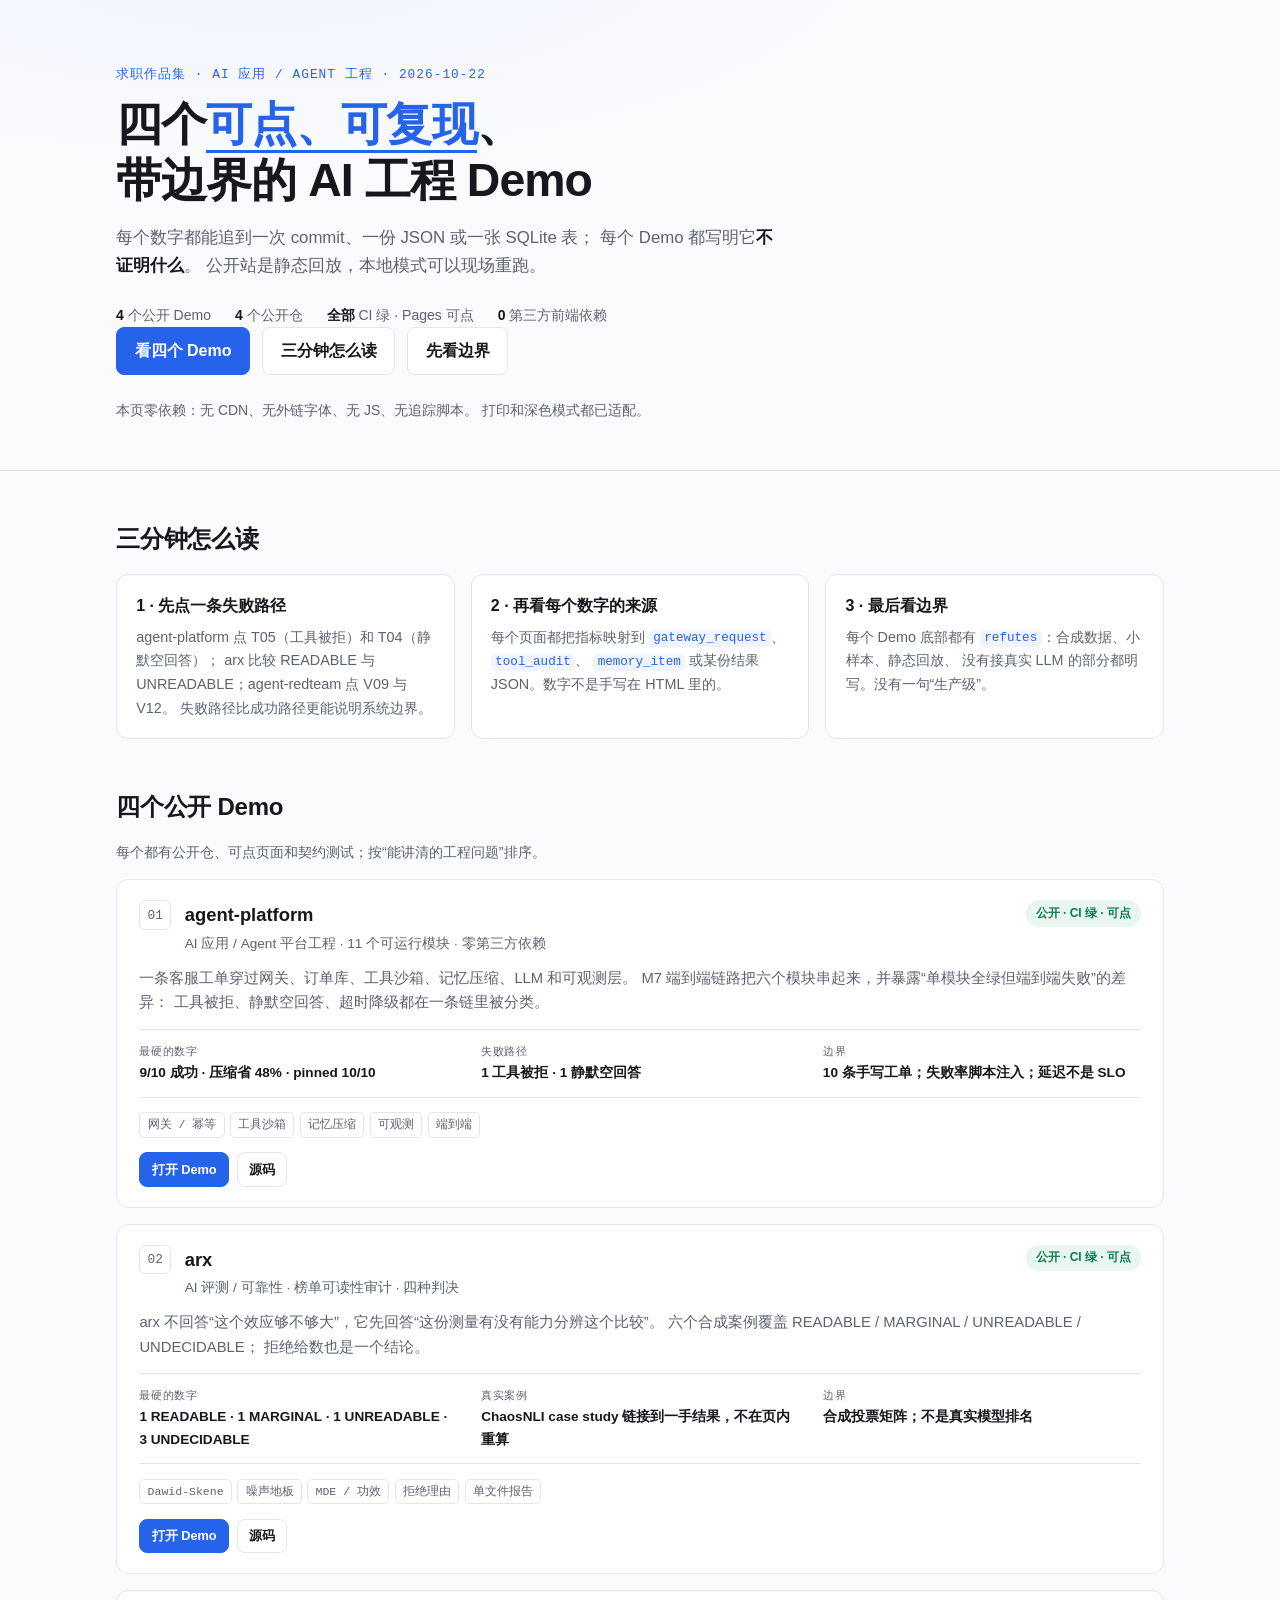
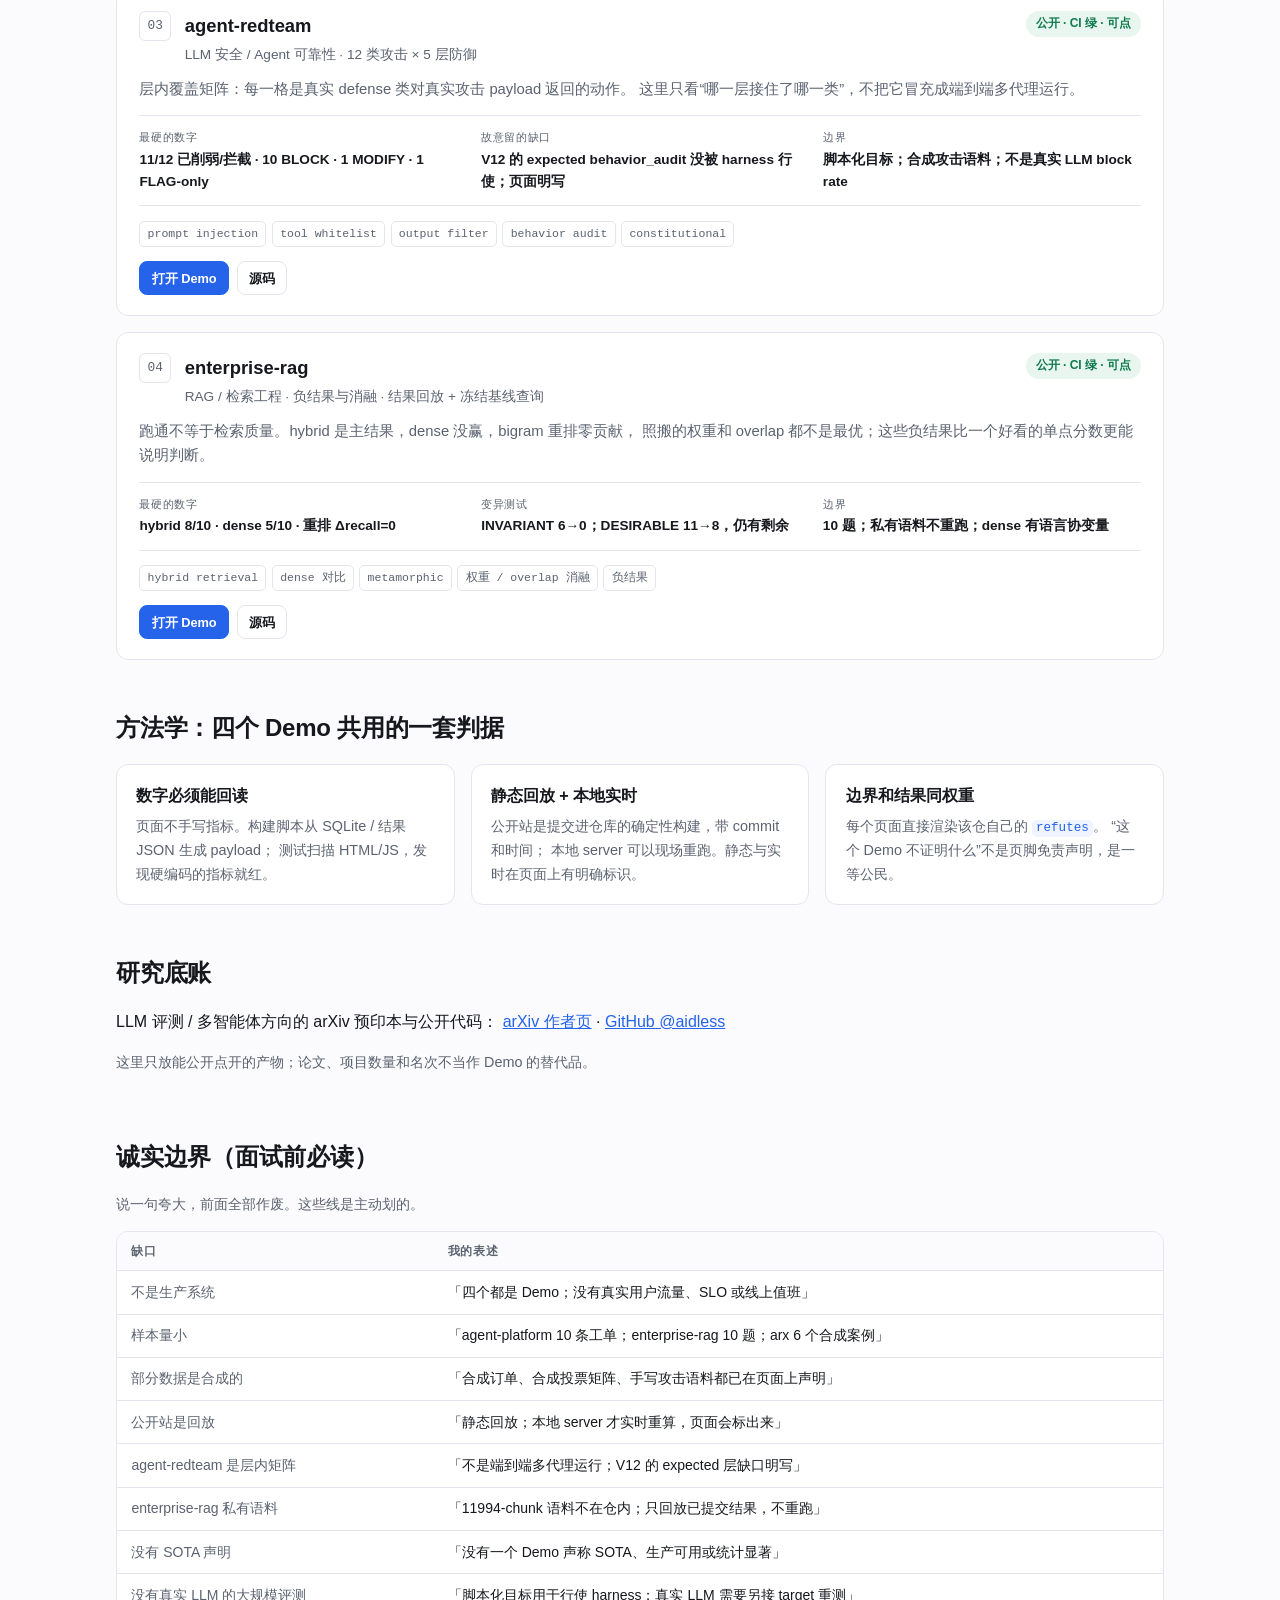
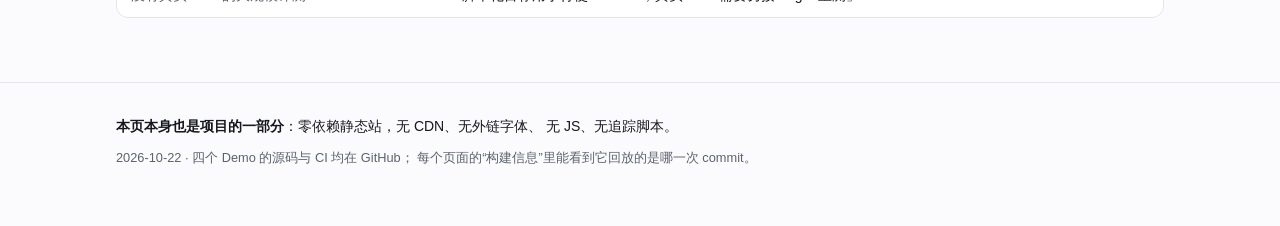
==== site/index.html @ ba46758a "feat: publish four-demo portfolio A zero-dependency static index linking the four public flagship de" ====
<!DOCTYPE html>
<html lang="zh-CN">
<head>
<meta charset="UTF-8">
<meta name="viewport" content="width=device-width, initial-scale=1.0">
<title>AI 应用 / Agent 工程 · 四个可点、可复现的 Demo</title>
<meta name="description" content="四个公开 Demo：Agent 平台、榜单审计、红队覆盖矩阵、RAG 检索证据回放。每个数字都能追到 commit、JSON 或 SQLite 字段。">
<link rel="stylesheet" href="style.css">
</head>
<body>
<a class="skip" href="#projects">跳到项目</a>

<header class="hero">
  <div class="wrap">
    <p class="kicker">求职作品集 · AI 应用 / Agent 工程 · 2026-10-22</p>
    <h1>四个<em>可点、可复现</em>、<br>带边界的 AI 工程 Demo</h1>
    <p class="lede">
      每个数字都能追到一次 commit、一份 JSON 或一张 SQLite 表；
      每个 Demo 都写明它<strong>不证明什么</strong>。
      公开站是静态回放，本地模式可以现场重跑。
    </p>
    <ul class="hero-stats">
      <li><strong>4</strong> 个公开 Demo</li>
      <li><strong>4</strong> 个公开仓</li>
      <li><strong>全部</strong> CI 绿 · Pages 可点</li>
      <li><strong>0</strong> 第三方前端依赖</li>
    </ul>
    <div class="cta">
      <a class="btn primary" href="#projects">看四个 Demo</a>
      <a class="btn" href="#how">三分钟怎么读</a>
      <a class="btn" href="#boundaries">先看边界</a>
    </div>
    <p class="hint">
      本页零依赖：无 CDN、无外链字体、无 JS、无追踪脚本。
      打印和深色模式都已适配。
    </p>
  </div>
</header>

<main class="wrap">

  <section id="how" class="section">
    <h2>三分钟怎么读</h2>
    <div class="grid three">
      <article class="card">
        <h3>1 · 先点一条失败路径</h3>
        <p>agent-platform 点 T05（工具被拒）和 T04（静默空回答）；
        arx 比较 READABLE 与 UNREADABLE；agent-redteam 点 V09 与 V12。
        失败路径比成功路径更能说明系统边界。</p>
      </article>
      <article class="card">
        <h3>2 · 再看每个数字的来源</h3>
        <p>每个页面都把指标映射到 <code>gateway_request</code>、<code>tool_audit</code>、
        <code>memory_item</code> 或某份结果 JSON。数字不是手写在 HTML 里的。</p>
      </article>
      <article class="card">
        <h3>3 · 最后看边界</h3>
        <p>每个 Demo 底部都有 <code>refutes</code>：合成数据、小样本、静态回放、
        没有接真实 LLM 的部分都明写。没有一句“生产级”。</p>
      </article>
    </div>
  </section>

  <section id="projects" class="section">
    <div class="section-head">
      <h2>四个公开 Demo</h2>
      <p class="muted">每个都有公开仓、可点页面和契约测试；按“能讲清的工程问题”排序。</p>
    </div>

    <div class="projects">

      <article class="project" id="agent-platform">
        <div class="project-top">
          <span class="rank">01</span>
          <div>
            <h3>agent-platform</h3>
            <p class="sub">AI 应用 / Agent 平台工程 · 11 个可运行模块 · 零第三方依赖</p>
          </div>
          <span class="badge ok">公开 · CI 绿 · 可点</span>
        </div>
        <p>
          一条客服工单穿过网关、订单库、工具沙箱、记忆压缩、LLM 和可观测层。
          M7 端到端链路把六个模块串起来，并暴露“单模块全绿但端到端失败”的差异：
          工具被拒、静默空回答、超时降级都在一条链里被分类。
        </p>
        <dl class="facts">
          <div><dt>最硬的数字</dt><dd>9/10 成功 · 压缩省 48% · pinned 10/10</dd></div>
          <div><dt>失败路径</dt><dd>1 工具被拒 · 1 静默空回答</dd></div>
          <div><dt>边界</dt><dd>10 条手写工单；失败率脚本注入；延迟不是 SLO</dd></div>
        </dl>
        <p class="tags">
          <span>网关 / 幂等</span><span>工具沙箱</span><span>记忆压缩</span>
          <span>可观测</span><span>端到端</span>
        </p>
        <div class="project-links">
          <a class="btn primary" href="https://aidless.github.io/agent-platform/" target="_blank" rel="noreferrer">打开 Demo</a>
          <a class="btn" href="https://github.com/aidless/agent-platform" target="_blank" rel="noreferrer">源码</a>
        </div>
      </article>

      <article class="project" id="arx">
        <div class="project-top">
          <span class="rank">02</span>
          <div>
            <h3>arx</h3>
            <p class="sub">AI 评测 / 可靠性 · 榜单可读性审计 · 四种判决</p>
          </div>
          <span class="badge ok">公开 · CI 绿 · 可点</span>
        </div>
        <p>
          arx 不回答“这个效应够不够大”，它先回答“这份测量有没有能力分辨这个比较”。
          六个合成案例覆盖 READABLE / MARGINAL / UNREADABLE / UNDECIDABLE；
          拒绝给数也是一个结论。
        </p>
        <dl class="facts">
          <div><dt>最硬的数字</dt><dd>1 READABLE · 1 MARGINAL · 1 UNREADABLE · 3 UNDECIDABLE</dd></div>
          <div><dt>真实案例</dt><dd>ChaosNLI case study 链接到一手结果，不在页内重算</dd></div>
          <div><dt>边界</dt><dd>合成投票矩阵；不是真实模型排名</dd></div>
        </dl>
        <p class="tags">
          <span>Dawid-Skene</span><span>噪声地板</span><span>MDE / 功效</span>
          <span>拒绝理由</span><span>单文件报告</span>
        </p>
        <div class="project-links">
          <a class="btn primary" href="https://aidless.github.io/arx/" target="_blank" rel="noreferrer">打开 Demo</a>
          <a class="btn" href="https://github.com/aidless/arx" target="_blank" rel="noreferrer">源码</a>
        </div>
      </article>

      <article class="project" id="agent-redteam">
        <div class="project-top">
          <span class="rank">03</span>
          <div>
            <h3>agent-redteam</h3>
            <p class="sub">LLM 安全 / Agent 可靠性 · 12 类攻击 × 5 层防御</p>
          </div>
          <span class="badge ok">公开 · CI 绿 · 可点</span>
        </div>
        <p>
          层内覆盖矩阵：每一格是真实 defense 类对真实攻击 payload 返回的动作。
          这里只看“哪一层接住了哪一类”，不把它冒充成端到端多代理运行。
        </p>
        <dl class="facts">
          <div><dt>最硬的数字</dt><dd>11/12 已削弱/拦截 · 10 BLOCK · 1 MODIFY · 1 FLAG-only</dd></div>
          <div><dt>故意留的缺口</dt><dd>V12 的 expected behavior_audit 没被 harness 行使；页面明写</dd></div>
          <div><dt>边界</dt><dd>脚本化目标；合成攻击语料；不是真实 LLM block rate</dd></div>
        </dl>
        <p class="tags">
          <span>prompt injection</span><span>tool whitelist</span><span>output filter</span>
          <span>behavior audit</span><span>constitutional</span>
        </p>
        <div class="project-links">
          <a class="btn primary" href="https://aidless.github.io/agent-redteam/" target="_blank" rel="noreferrer">打开 Demo</a>
          <a class="btn" href="https://github.com/aidless/agent-redteam" target="_blank" rel="noreferrer">源码</a>
        </div>
      </article>

      <article class="project" id="enterprise-rag">
        <div class="project-top">
          <span class="rank">04</span>
          <div>
            <h3>enterprise-rag</h3>
            <p class="sub">RAG / 检索工程 · 负结果与消融 · 结果回放 + 冻结基线查询</p>
          </div>
          <span class="badge ok">公开 · CI 绿 · 可点</span>
        </div>
        <p>
          跑通不等于检索质量。hybrid 是主结果，dense 没赢，bigram 重排零贡献，
          照搬的权重和 overlap 都不是最优；这些负结果比一个好看的单点分数更能说明判断。
        </p>
        <dl class="facts">
          <div><dt>最硬的数字</dt><dd>hybrid 8/10 · dense 5/10 · 重排 Δrecall=0</dd></div>
          <div><dt>变异测试</dt><dd>INVARIANT 6→0；DESIRABLE 11→8，仍有剩余</dd></div>
          <div><dt>边界</dt><dd>10 题；私有语料不重跑；dense 有语言协变量</dd></div>
        </dl>
        <p class="tags">
          <span>hybrid retrieval</span><span>dense 对比</span><span>metamorphic</span>
          <span>权重 / overlap 消融</span><span>负结果</span>
        </p>
        <div class="project-links">
          <a class="btn primary" href="https://aidless.github.io/enterprise-rag/" target="_blank" rel="noreferrer">打开 Demo</a>
          <a class="btn" href="https://github.com/aidless/enterprise-rag" target="_blank" rel="noreferrer">源码</a>
        </div>
      </article>

    </div>
  </section>

  <section id="method" class="section">
    <h2>方法学：四个 Demo 共用的一套判据</h2>
    <div class="grid three">
      <article class="card">
        <h3>数字必须能回读</h3>
        <p>页面不手写指标。构建脚本从 SQLite / 结果 JSON 生成 payload；
        测试扫描 HTML/JS，发现硬编码的指标就红。</p>
      </article>
      <article class="card">
        <h3>静态回放 + 本地实时</h3>
        <p>公开站是提交进仓库的确定性构建，带 commit 和时间；
        本地 server 可以现场重跑。静态与实时在页面上有明确标识。</p>
      </article>
      <article class="card">
        <h3>边界和结果同权重</h3>
        <p>每个页面直接渲染该仓自己的 <code>refutes</code>。
        “这个 Demo 不证明什么”不是页脚免责声明，是一等公民。</p>
      </article>
    </div>
  </section>

  <section id="research" class="section">
    <h2>研究底账</h2>
    <p>
      LLM 评测 / 多智能体方向的 arXiv 预印本与公开代码：
      <a href="https://arxiv.org/a/liu_z_28" target="_blank" rel="noreferrer">arXiv 作者页</a>
      ·
      <a href="https://github.com/aidless" target="_blank" rel="noreferrer">GitHub @aidless</a>
    </p>
    <p class="muted">
      这里只放能公开点开的产物；论文、项目数量和名次不当作 Demo 的替代品。
    </p>
  </section>

  <section id="boundaries" class="section">
    <h2>诚实边界（面试前必读）</h2>
    <p class="muted">说一句夸大，前面全部作废。这些线是主动划的。</p>
    <div class="bnd">
      <table>
        <thead><tr><th>缺口</th><th>我的表述</th></tr></thead>
        <tbody>
          <tr><td>不是生产系统</td><td>「四个都是 Demo；没有真实用户流量、SLO 或线上值班」</td></tr>
          <tr><td>样本量小</td><td>「agent-platform 10 条工单；enterprise-rag 10 题；arx 6 个合成案例」</td></tr>
          <tr><td>部分数据是合成的</td><td>「合成订单、合成投票矩阵、手写攻击语料都已在页面上声明」</td></tr>
          <tr><td>公开站是回放</td><td>「静态回放；本地 server 才实时重算，页面会标出来」</td></tr>
          <tr><td>agent-redteam 是层内矩阵</td><td>「不是端到端多代理运行；V12 的 expected 层缺口明写」</td></tr>
          <tr><td>enterprise-rag 私有语料</td><td>「11994-chunk 语料不在仓内；只回放已提交结果，不重跑」</td></tr>
          <tr><td>没有 SOTA 声明</td><td>「没有一个 Demo 声称 SOTA、生产可用或统计显著」</td></tr>
          <tr><td>没有真实 LLM 的大规模评测</td><td>「脚本化目标用于行使 harness；真实 LLM 需要另接 target 重测」</td></tr>
        </tbody>
      </table>
    </div>
  </section>

</main>

<footer class="foot">
  <div class="wrap">
    <p>
      <strong>本页本身也是项目的一部分</strong>：零依赖静态站，无 CDN、无外链字体、
      无 JS、无追踪脚本。
    </p>
    <p class="muted">
      2026-10-22 · 四个 Demo 的源码与 CI 均在 GitHub；
      每个页面的“构建信息”里能看到它回放的是哪一次 commit。
    </p>
  </div>
</footer>

</body>
</html>
---- site/style.css ----
/* ==========================================================================
   AI Agent 求职作品集 · 零依赖样式
   - 无 CDN、无外链字体（用系统字体栈）、无 CSS 框架、无 reset 库
   - 支持 prefers-color-scheme（深色）
   - 支持 prefers-reduced-motion
   - 打印友好（面试官可能会打印）
   ========================================================================== */

:root {
  --bg: #fbfbfd;
  --surface: #ffffff;
  --ink: #16181d;
  --ink-soft: #5b6270;
  --line: #e3e6ec;
  --accent: #2563eb;
  --accent-soft: #eff4ff;
  --ok: #0f7b4f;
  --ok-soft: #e8f6ef;
  --warn: #a45c07;
  --warn-soft: #fdf3e5;
  --radius: 12px;
  --maxw: 68rem;
  --mono: ui-monospace, SFMono-Regular, "SF Mono", Menlo, Consolas,
          "Liberation Mono", monospace;
  --sans: -apple-system, BlinkMacSystemFont, "Segoe UI", "PingFang SC",
          "Hiragino Sans GB", "Microsoft YaHei", "Noto Sans SC", sans-serif;
}

@media (prefers-color-scheme: dark) {
  :root {
    --bg: #0e1014;
    --surface: #16191f;
    --ink: #e8eaef;
    --ink-soft: #9aa3b2;
    --line: #262a33;
    --accent: #7aa5ff;
    --accent-soft: #18202f;
    --ok: #5ed3a0;
    --ok-soft: #12271f;
    --warn: #e0a45c;
    --warn-soft: #251c10;
  }
}

* { box-sizing: border-box; }

html { -webkit-text-size-adjust: 100%; }

body {
  margin: 0;
  font-family: var(--sans);
  line-height: 1.65;
  color: var(--ink);
  background: var(--bg);
  font-size: 16px;
}

code, pre {
  font-family: var(--mono);
  font-size: 0.875em;
}

code {
  background: var(--accent-soft);
  color: var(--accent);
  padding: 0.1em 0.35em;
  border-radius: 5px;
  word-break: break-all;
}

pre {
  background: var(--surface);
  border: 1px solid var(--line);
  border-radius: var(--radius);
  padding: 1rem 1.1rem;
  overflow-x: auto;
  line-height: 1.5;
}

pre code { background: none; color: inherit; padding: 0; }

a { color: var(--accent); }

.skip {
  position: absolute;
  left: -9999px;
}
.skip:focus {
  left: 1rem;
  top: 1rem;
  z-index: 10;
  background: var(--surface);
  padding: 0.5rem 0.8rem;
  border-radius: 6px;
}

.wrap {
  max-width: var(--maxw);
  margin: 0 auto;
  padding: 0 1.25rem;
}

/* ---------- hero ---------- */
.hero {
  border-bottom: 1px solid var(--line);
  background:
    radial-gradient(60rem 20rem at 20% -10%, var(--accent-soft), transparent 70%),
    var(--bg);
  padding: 4rem 0 3rem;
}

.kicker {
  font-family: var(--mono);
  font-size: 0.8rem;
  letter-spacing: 0.08em;
  text-transform: uppercase;
  color: var(--accent);
  margin: 0 0 0.75rem;
}

.hero h1 {
  font-size: clamp(1.9rem, 5vw, 2.9rem);
  line-height: 1.2;
  margin: 0 0 1rem;
  letter-spacing: -0.02em;
}

.hero h1 em {
  font-style: normal;
  color: var(--accent);
  border-bottom: 3px solid var(--accent);
}

.lede {
  font-size: 1.05rem;
  color: var(--ink-soft);
  max-width: 42rem;
  margin: 0 0 1.5rem;
}

.lede strong { color: var(--ink); }

.cta { display: flex; gap: 0.75rem; flex-wrap: wrap; margin-bottom: 1.5rem; }

.btn {
  display: inline-block;
  padding: 0.6rem 1.1rem;
  border: 1px solid var(--line);
  border-radius: 8px;
  text-decoration: none;
  font-weight: 600;
  color: var(--ink);
  background: var(--surface);
}
.btn:hover { border-color: var(--accent); }
.btn.primary {
  background: var(--accent);
  border-color: var(--accent);
  color: #fff;
}
@media (prefers-color-scheme: dark) {
  .btn.primary { color: #0e1014; }
}

.hint {
  font-size: 0.875rem;
  color: var(--ink-soft);
  margin: 0;
}

/* ---------- sections ---------- */
.section { padding: 3rem 0 0; }

.section-head h2 { margin-bottom: 0.35rem; }

h2 {
  font-size: 1.5rem;
  letter-spacing: -0.01em;
  margin: 0 0 1rem;
}

.muted { color: var(--ink-soft); font-size: 0.9rem; }

/* ---------- how to read ---------- */
.grid.three {
  display: grid;
  gap: 1rem;
  grid-template-columns: repeat(auto-fit, minmax(15rem, 1fr));
}

.card {
  background: var(--surface);
  border: 1px solid var(--line);
  border-radius: var(--radius);
  padding: 1.1rem 1.2rem;
}
.card h3 { margin: 0 0 0.4rem; font-size: 1rem; }
.card p { margin: 0; font-size: 0.9rem; color: var(--ink-soft); }

/* ---------- filters ---------- */
.filters {
  display: flex;
  gap: 0.5rem;
  flex-wrap: wrap;
  margin-bottom: 1.25rem;
}

.chip {
  font: inherit;
  font-size: 0.85rem;
  padding: 0.35rem 0.85rem;
  border: 1px solid var(--line);
  border-radius: 999px;
  background: var(--surface);
  color: var(--ink-soft);
  cursor: pointer;
}
.chip:hover { border-color: var(--accent); color: var(--ink); }
.chip.active {
  background: var(--accent);
  border-color: var(--accent);
  color: #fff;
}
@media (prefers-color-scheme: dark) {
  .chip.active { color: #0e1014; }
}
.chip:focus-visible, .btn:focus-visible {
  outline: 2px solid var(--accent);
  outline-offset: 2px;
}

/* ---------- projects ---------- */
.projects {
  display: grid;
  gap: 1rem;
}

.project {
  background: var(--surface);
  border: 1px solid var(--line);
  border-radius: var(--radius);
  padding: 1.25rem 1.4rem;
}
.project[hidden] { display: none; }

.project-top {
  display: flex;
  align-items: flex-start;
  gap: 0.85rem;
  margin-bottom: 0.65rem;
}

.rank {
  font-family: var(--mono);
  font-size: 0.8rem;
  color: var(--ink-soft);
  border: 1px solid var(--line);
  border-radius: 6px;
  padding: 0.2rem 0.45rem;
  flex: none;
}

.project h3 { margin: 0; font-size: 1.15rem; }

.sub {
  margin: 0.15rem 0 0;
  font-size: 0.85rem;
  color: var(--ink-soft);
}

.badge {
  margin-left: auto;
  flex: none;
  font-size: 0.75rem;
  font-weight: 600;
  padding: 0.2rem 0.6rem;
  border-radius: 999px;
  white-space: nowrap;
}
.badge.ok { color: var(--ok); background: var(--ok-soft); }
.badge.warn { color: var(--warn); background: var(--warn-soft); }

.project > p {
  margin: 0 0 0.9rem;
  font-size: 0.925rem;
  color: var(--ink-soft);
}
.project > p strong { color: var(--ink); }

.facts {
  display: grid;
  gap: 0.5rem 1.5rem;
  grid-template-columns: repeat(auto-fit, minmax(11rem, 1fr));
  margin: 0 0 0.9rem;
  padding: 0.75rem 0;
  border-top: 1px solid var(--line);
  border-bottom: 1px solid var(--line);
}
.facts > div { min-width: 0; }
.facts dt {
  font-size: 0.7rem;
  text-transform: uppercase;
  letter-spacing: 0.06em;
  color: var(--ink-soft);
}
.facts dd { margin: 0.1rem 0 0; font-size: 0.85rem; font-weight: 600; }

.tags { display: flex; flex-wrap: wrap; gap: 0.35rem; margin: 0; }
.tags span {
  font-family: var(--mono);
  font-size: 0.72rem;
  color: var(--ink-soft);
  border: 1px solid var(--line);
  border-radius: 5px;
  padding: 0.15rem 0.45rem;
}

/* ---------- insights ---------- */
.insights {
  margin: 0;
  padding-left: 1.2rem;
  display: grid;
  gap: 0.6rem;
}
.insights li { font-size: 0.925rem; }
.insights strong { color: var(--ink); }

/* ---------- boundaries ---------- */
.bnd {
  border: 1px solid var(--line);
  border-radius: var(--radius);
  background: var(--surface);
  overflow-x: auto;
}
.bnd table { width: 100%; border-collapse: collapse; font-size: 0.875rem; }
.bnd th, .bnd td {
  text-align: left;
  padding: 0.6rem 0.9rem;
  border-bottom: 1px solid var(--line);
  vertical-align: top;
}
.bnd th {
  font-size: 0.72rem;
  text-transform: uppercase;
  letter-spacing: 0.06em;
  color: var(--ink-soft);
  background: var(--bg);
}
.bnd tr:last-child td { border-bottom: none; }
.bnd td:first-child { color: var(--ink-soft); white-space: nowrap; }

/* ---------- footer ---------- */
.foot {
  margin-top: 4rem;
  padding: 2rem 0 3rem;
  border-top: 1px solid var(--line);
  font-size: 0.875rem;
}
.foot p { margin: 0 0 0.6rem; }
.foot .muted { font-size: 0.8rem; }

/* ---------- motion / print ---------- */
@media (prefers-reduced-motion: reduce) {
  * { transition: none !important; animation: none !important; }
}

@media print {
  .filters, .cta, .skip { display: none !important; }
  body { background: #fff; }
  .project, .card, .bnd { break-inside: avoid; }
  .section { padding-top: 1.5rem; }
}

/* ---------- project links (portfolio-site) ---------- */
.project-links {
  display: flex;
  flex-wrap: wrap;
  gap: 0.5rem;
  margin-top: 0.75rem;
}
.project-links .btn {
  font-size: 0.8rem;
  padding: 0.35rem 0.7rem;
}
.hero-stats {
  display: flex;
  flex-wrap: wrap;
  gap: 0.5rem 1.5rem;
  margin: 1.25rem 0 0;
  padding: 0;
  list-style: none;
  color: var(--ink-soft);
  font-size: 0.875rem;
}
.hero-stats strong { color: var(--ink); }

@media (max-width: 640px) {
  .project-top { flex-wrap: wrap; }
  .project-top > div { flex: 1 1 100%; order: 3; }
  .project-top .badge { margin-left: auto; order: 2; }
  .rank { order: 1; }
}
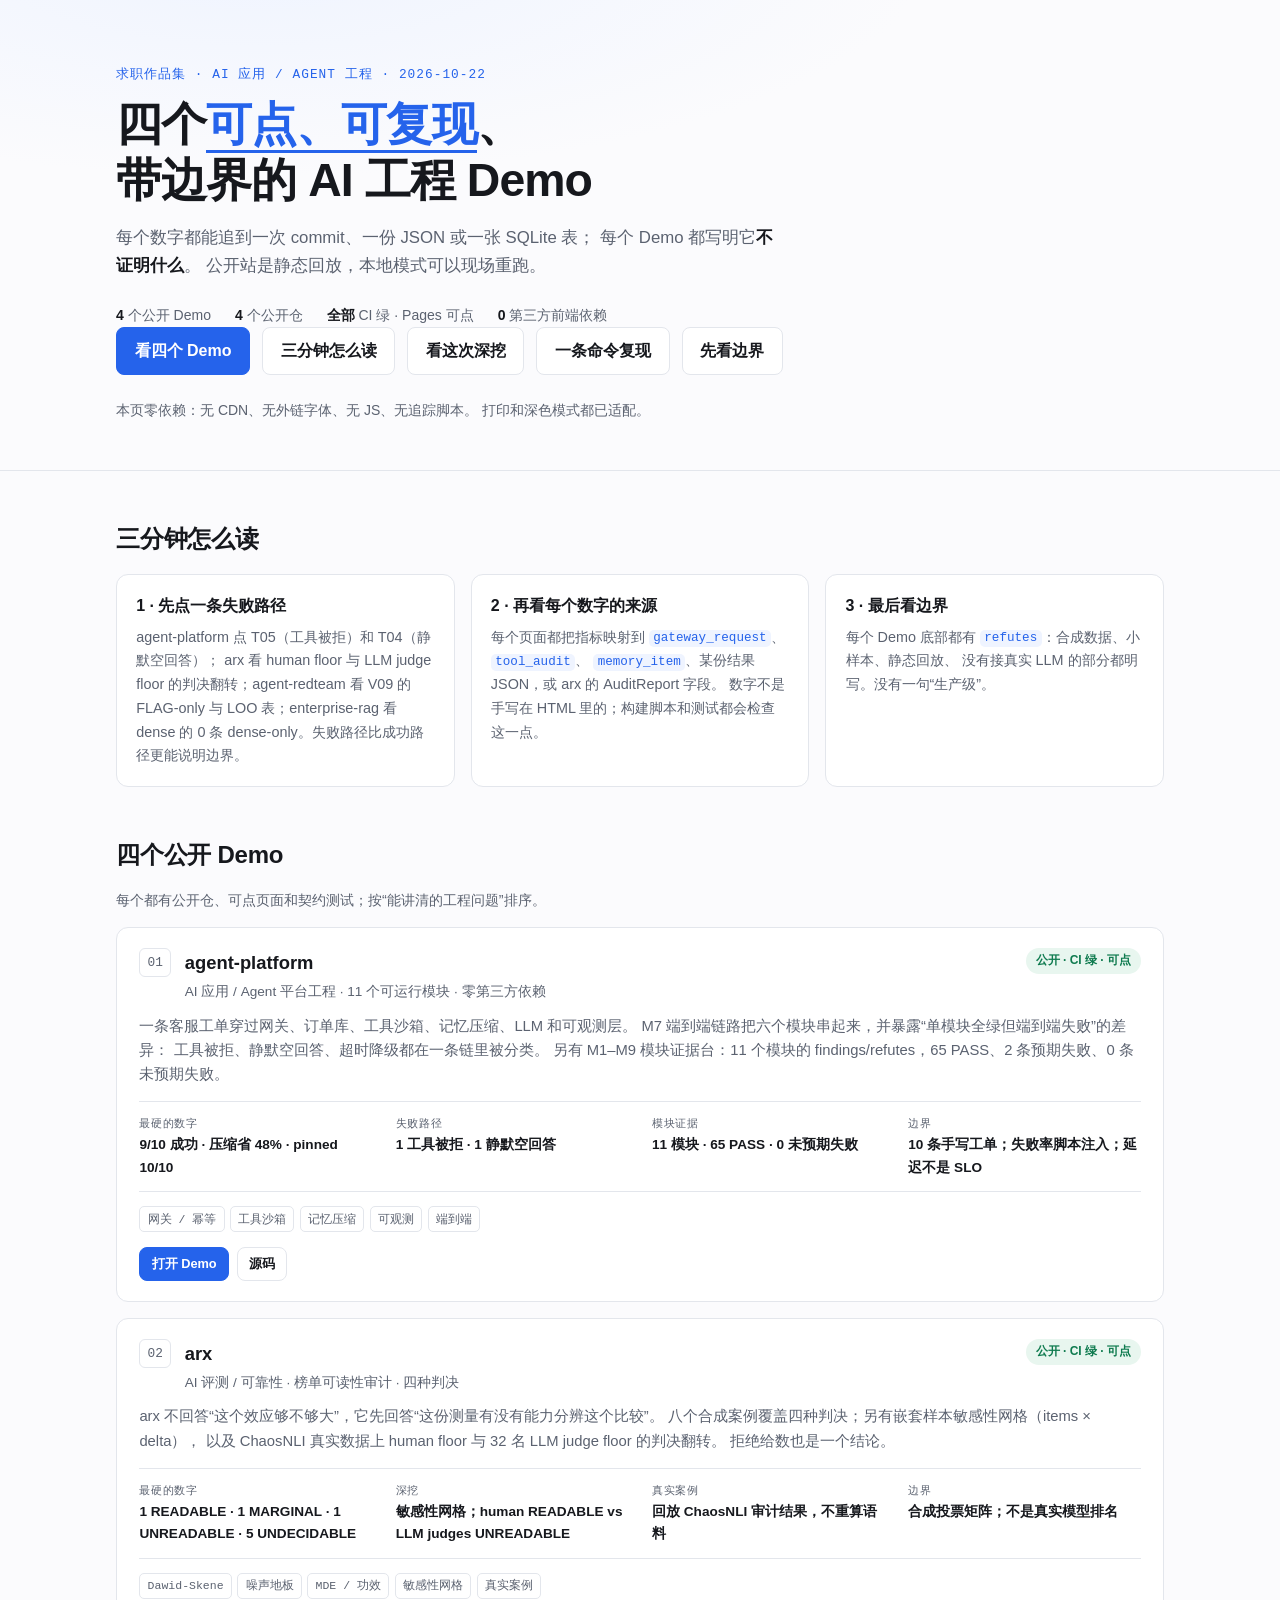
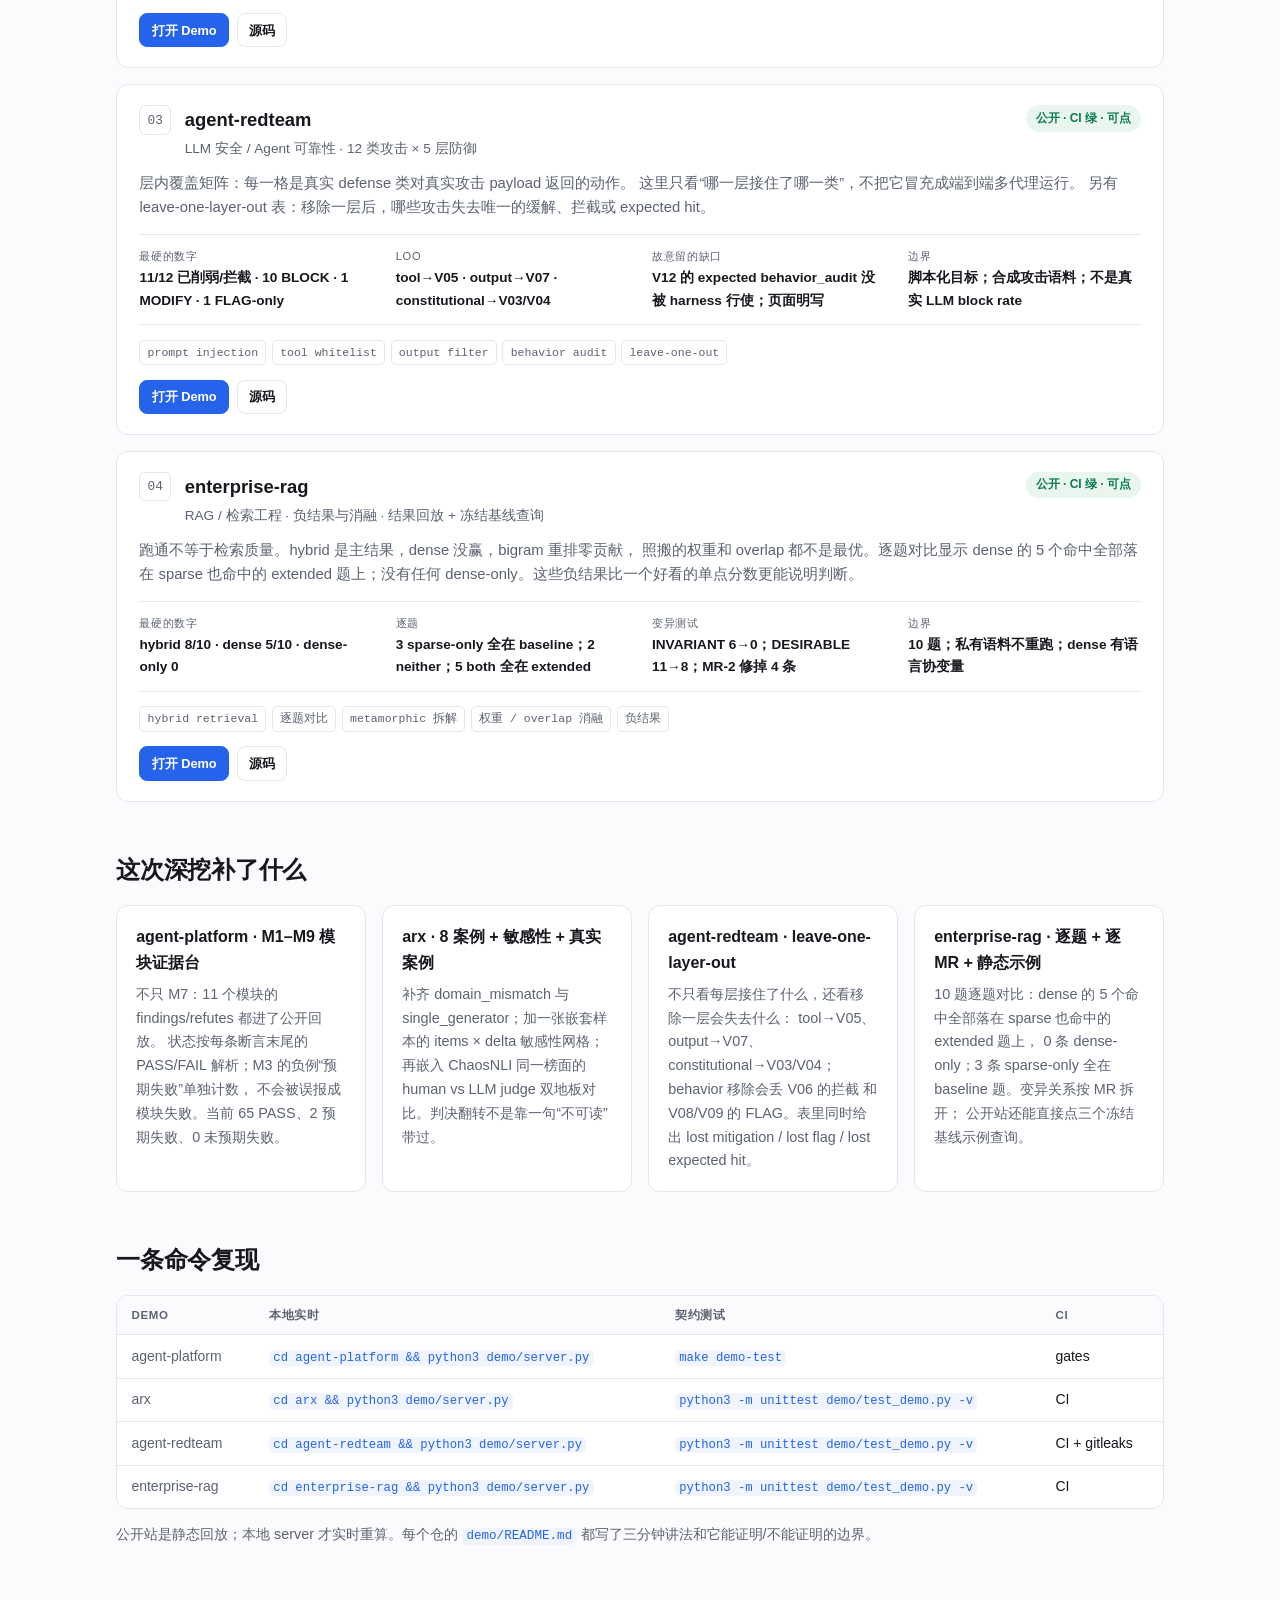
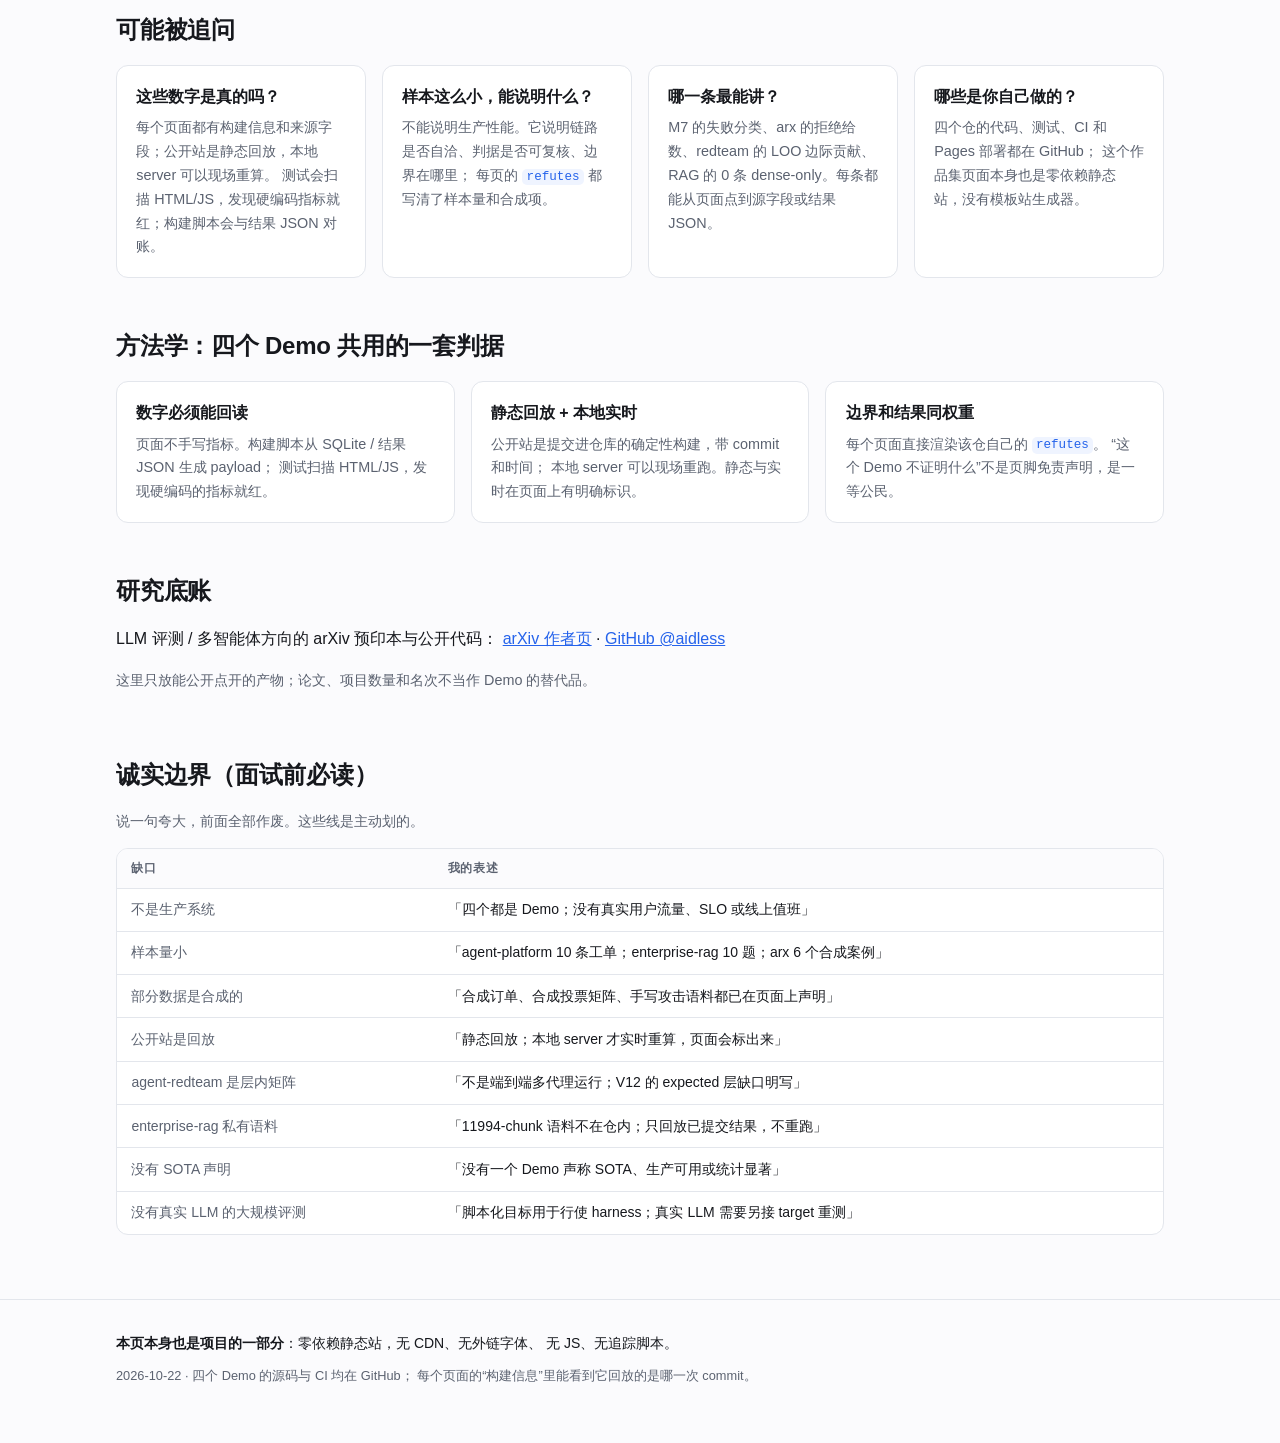
==== commit a058de9d: "content: reflect the four deepened demos Adds the module evidence console, arx sensitivity/real-case" ====
--- a/site/index.html
+++ b/site/index.html
@@ -28,6 +28,8 @@
     <div class="cta">
       <a class="btn primary" href="#projects">看四个 Demo</a>
       <a class="btn" href="#how">三分钟怎么读</a>
+      <a class="btn" href="#depth">看这次深挖</a>
+      <a class="btn" href="#reproduce">一条命令复现</a>
       <a class="btn" href="#boundaries">先看边界</a>
     </div>
     <p class="hint">
@@ -45,13 +47,14 @@
       <article class="card">
         <h3>1 · 先点一条失败路径</h3>
         <p>agent-platform 点 T05（工具被拒）和 T04（静默空回答）；
-        arx 比较 READABLE 与 UNREADABLE；agent-redteam 点 V09 与 V12。
-        失败路径比成功路径更能说明系统边界。</p>
+        arx 看 human floor 与 LLM judge floor 的判决翻转；agent-redteam 看 V09 的 FLAG-only
+        与 LOO 表；enterprise-rag 看 dense 的 0 条 dense-only。失败路径比成功路径更能说明边界。</p>
       </article>
       <article class="card">
         <h3>2 · 再看每个数字的来源</h3>
         <p>每个页面都把指标映射到 <code>gateway_request</code>、<code>tool_audit</code>、
-        <code>memory_item</code> 或某份结果 JSON。数字不是手写在 HTML 里的。</p>
+        <code>memory_item</code>、某份结果 JSON，或 arx 的 AuditReport 字段。
+        数字不是手写在 HTML 里的；构建脚本和测试都会检查这一点。</p>
       </article>
       <article class="card">
         <h3>3 · 最后看边界</h3>
@@ -82,10 +85,12 @@
           一条客服工单穿过网关、订单库、工具沙箱、记忆压缩、LLM 和可观测层。
           M7 端到端链路把六个模块串起来，并暴露“单模块全绿但端到端失败”的差异：
           工具被拒、静默空回答、超时降级都在一条链里被分类。
+          另有 M1–M9 模块证据台：11 个模块的 findings/refutes，65 PASS、2 条预期失败、0 条未预期失败。
         </p>
         <dl class="facts">
           <div><dt>最硬的数字</dt><dd>9/10 成功 · 压缩省 48% · pinned 10/10</dd></div>
           <div><dt>失败路径</dt><dd>1 工具被拒 · 1 静默空回答</dd></div>
+          <div><dt>模块证据</dt><dd>11 模块 · 65 PASS · 0 未预期失败</dd></div>
           <div><dt>边界</dt><dd>10 条手写工单；失败率脚本注入；延迟不是 SLO</dd></div>
         </dl>
         <p class="tags">
@@ -109,17 +114,19 @@
         </div>
         <p>
           arx 不回答“这个效应够不够大”，它先回答“这份测量有没有能力分辨这个比较”。
-          六个合成案例覆盖 READABLE / MARGINAL / UNREADABLE / UNDECIDABLE；
+          八个合成案例覆盖四种判决；另有嵌套样本敏感性网格（items × delta），
+          以及 ChaosNLI 真实数据上 human floor 与 32 名 LLM judge floor 的判决翻转。
           拒绝给数也是一个结论。
         </p>
         <dl class="facts">
-          <div><dt>最硬的数字</dt><dd>1 READABLE · 1 MARGINAL · 1 UNREADABLE · 3 UNDECIDABLE</dd></div>
-          <div><dt>真实案例</dt><dd>ChaosNLI case study 链接到一手结果，不在页内重算</dd></div>
+          <div><dt>最硬的数字</dt><dd>1 READABLE · 1 MARGINAL · 1 UNREADABLE · 5 UNDECIDABLE</dd></div>
+          <div><dt>深挖</dt><dd>敏感性网格；human READABLE vs LLM judges UNREADABLE</dd></div>
+          <div><dt>真实案例</dt><dd>回放 ChaosNLI 审计结果，不重算语料</dd></div>
           <div><dt>边界</dt><dd>合成投票矩阵；不是真实模型排名</dd></div>
         </dl>
         <p class="tags">
           <span>Dawid-Skene</span><span>噪声地板</span><span>MDE / 功效</span>
-          <span>拒绝理由</span><span>单文件报告</span>
+          <span>敏感性网格</span><span>真实案例</span>
         </p>
         <div class="project-links">
           <a class="btn primary" href="https://aidless.github.io/arx/" target="_blank" rel="noreferrer">打开 Demo</a>
@@ -139,15 +146,17 @@
         <p>
           层内覆盖矩阵：每一格是真实 defense 类对真实攻击 payload 返回的动作。
           这里只看“哪一层接住了哪一类”，不把它冒充成端到端多代理运行。
+          另有 leave-one-layer-out 表：移除一层后，哪些攻击失去唯一的缓解、拦截或 expected hit。
         </p>
         <dl class="facts">
           <div><dt>最硬的数字</dt><dd>11/12 已削弱/拦截 · 10 BLOCK · 1 MODIFY · 1 FLAG-only</dd></div>
+          <div><dt>LOO</dt><dd>tool→V05 · output→V07 · constitutional→V03/V04</dd></div>
           <div><dt>故意留的缺口</dt><dd>V12 的 expected behavior_audit 没被 harness 行使；页面明写</dd></div>
           <div><dt>边界</dt><dd>脚本化目标；合成攻击语料；不是真实 LLM block rate</dd></div>
         </dl>
         <p class="tags">
           <span>prompt injection</span><span>tool whitelist</span><span>output filter</span>
-          <span>behavior audit</span><span>constitutional</span>
+          <span>behavior audit</span><span>leave-one-out</span>
         </p>
         <div class="project-links">
           <a class="btn primary" href="https://aidless.github.io/agent-redteam/" target="_blank" rel="noreferrer">打开 Demo</a>
@@ -166,15 +175,17 @@
         </div>
         <p>
           跑通不等于检索质量。hybrid 是主结果，dense 没赢，bigram 重排零贡献，
-          照搬的权重和 overlap 都不是最优；这些负结果比一个好看的单点分数更能说明判断。
+          照搬的权重和 overlap 都不是最优。逐题对比显示 dense 的 5 个命中全部落在 sparse
+          也命中的 extended 题上；没有任何 dense-only。这些负结果比一个好看的单点分数更能说明判断。
         </p>
         <dl class="facts">
-          <div><dt>最硬的数字</dt><dd>hybrid 8/10 · dense 5/10 · 重排 Δrecall=0</dd></div>
-          <div><dt>变异测试</dt><dd>INVARIANT 6→0；DESIRABLE 11→8，仍有剩余</dd></div>
+          <div><dt>最硬的数字</dt><dd>hybrid 8/10 · dense 5/10 · dense-only 0</dd></div>
+          <div><dt>逐题</dt><dd>3 sparse-only 全在 baseline；2 neither；5 both 全在 extended</dd></div>
+          <div><dt>变异测试</dt><dd>INVARIANT 6→0；DESIRABLE 11→8；MR-2 修掉 4 条</dd></div>
           <div><dt>边界</dt><dd>10 题；私有语料不重跑；dense 有语言协变量</dd></div>
         </dl>
         <p class="tags">
-          <span>hybrid retrieval</span><span>dense 对比</span><span>metamorphic</span>
+          <span>hybrid retrieval</span><span>逐题对比</span><span>metamorphic 拆解</span>
           <span>权重 / overlap 消融</span><span>负结果</span>
         </p>
         <div class="project-links">
@@ -183,6 +194,101 @@
         </div>
       </article>
 
+    </div>
+  </section>
+
+  <section id="depth" class="section">
+    <h2>这次深挖补了什么</h2>
+    <div class="grid three">
+      <article class="card">
+        <h3>agent-platform · M1–M9 模块证据台</h3>
+        <p>不只 M7：11 个模块的 findings/refutes 都进了公开回放。
+        状态按每条断言末尾的 PASS/FAIL 解析；M3 的负例“预期失败”单独计数，
+        不会被误报成模块失败。当前 65 PASS、2 预期失败、0 未预期失败。</p>
+      </article>
+      <article class="card">
+        <h3>arx · 8 案例 + 敏感性 + 真实案例</h3>
+        <p>补齐 domain_mismatch 与 single_generator；加一张嵌套样本的
+        items × delta 敏感性网格；再嵌入 ChaosNLI 同一榜面的 human vs LLM judge
+        双地板对比。判决翻转不是靠一句“不可读”带过。</p>
+      </article>
+      <article class="card">
+        <h3>agent-redteam · leave-one-layer-out</h3>
+        <p>不只看每层接住了什么，还看移除一层会失去什么：
+        tool→V05、output→V07、constitutional→V03/V04；behavior 移除会丢 V06 的拦截
+        和 V08/V09 的 FLAG。表里同时给出 lost mitigation / lost flag / lost expected hit。</p>
+      </article>
+      <article class="card">
+        <h3>enterprise-rag · 逐题 + 逐 MR + 静态示例</h3>
+        <p>10 题逐题对比：dense 的 5 个命中全部落在 sparse 也命中的 extended 题上，
+        0 条 dense-only；3 条 sparse-only 全在 baseline 题。变异关系按 MR 拆开；
+        公开站还能直接点三个冻结基线示例查询。</p>
+      </article>
+    </div>
+  </section>
+
+  <section id="reproduce" class="section">
+    <h2>一条命令复现</h2>
+    <div class="bnd">
+      <table>
+        <thead><tr><th>Demo</th><th>本地实时</th><th>契约测试</th><th>CI</th></tr></thead>
+        <tbody>
+          <tr>
+            <td>agent-platform</td>
+            <td><code>cd agent-platform &amp;&amp; python3 demo/server.py</code></td>
+            <td><code>make demo-test</code></td>
+            <td>gates</td>
+          </tr>
+          <tr>
+            <td>arx</td>
+            <td><code>cd arx &amp;&amp; python3 demo/server.py</code></td>
+            <td><code>python3 -m unittest demo/test_demo.py -v</code></td>
+            <td>CI</td>
+          </tr>
+          <tr>
+            <td>agent-redteam</td>
+            <td><code>cd agent-redteam &amp;&amp; python3 demo/server.py</code></td>
+            <td><code>python3 -m unittest demo/test_demo.py -v</code></td>
+            <td>CI + gitleaks</td>
+          </tr>
+          <tr>
+            <td>enterprise-rag</td>
+            <td><code>cd enterprise-rag &amp;&amp; python3 demo/server.py</code></td>
+            <td><code>python3 -m unittest demo/test_demo.py -v</code></td>
+            <td>CI</td>
+          </tr>
+        </tbody>
+      </table>
+    </div>
+    <p class="muted">
+      公开站是静态回放；本地 server 才实时重算。每个仓的 <code>demo/README.md</code>
+      都写了三分钟讲法和它能证明/不能证明的边界。
+    </p>
+  </section>
+
+  <section id="questions" class="section">
+    <h2>可能被追问</h2>
+    <div class="grid three">
+      <article class="card">
+        <h3>这些数字是真的吗？</h3>
+        <p>每个页面都有构建信息和来源字段；公开站是静态回放，本地 server 可以现场重算。
+        测试会扫描 HTML/JS，发现硬编码指标就红；构建脚本会与结果 JSON 对账。</p>
+      </article>
+      <article class="card">
+        <h3>样本这么小，能说明什么？</h3>
+        <p>不能说明生产性能。它说明链路是否自洽、判据是否可复核、边界在哪里；
+        每页的 <code>refutes</code> 都写清了样本量和合成项。</p>
+      </article>
+      <article class="card">
+        <h3>哪一条最能讲？</h3>
+        <p>M7 的失败分类、arx 的拒绝给数、redteam 的 LOO 边际贡献、
+        RAG 的 0 条 dense-only。每条都能从页面点到源字段或结果 JSON。</p>
+      </article>
+      <article class="card">
+        <h3>哪些是你自己做的？</h3>
+        <p>四个仓的代码、测试、CI 和 Pages 部署都在 GitHub；
+        这个作品集页面本身也是零依赖静态站，没有模板站生成器。</p>
+      </article>
     </div>
   </section>
 
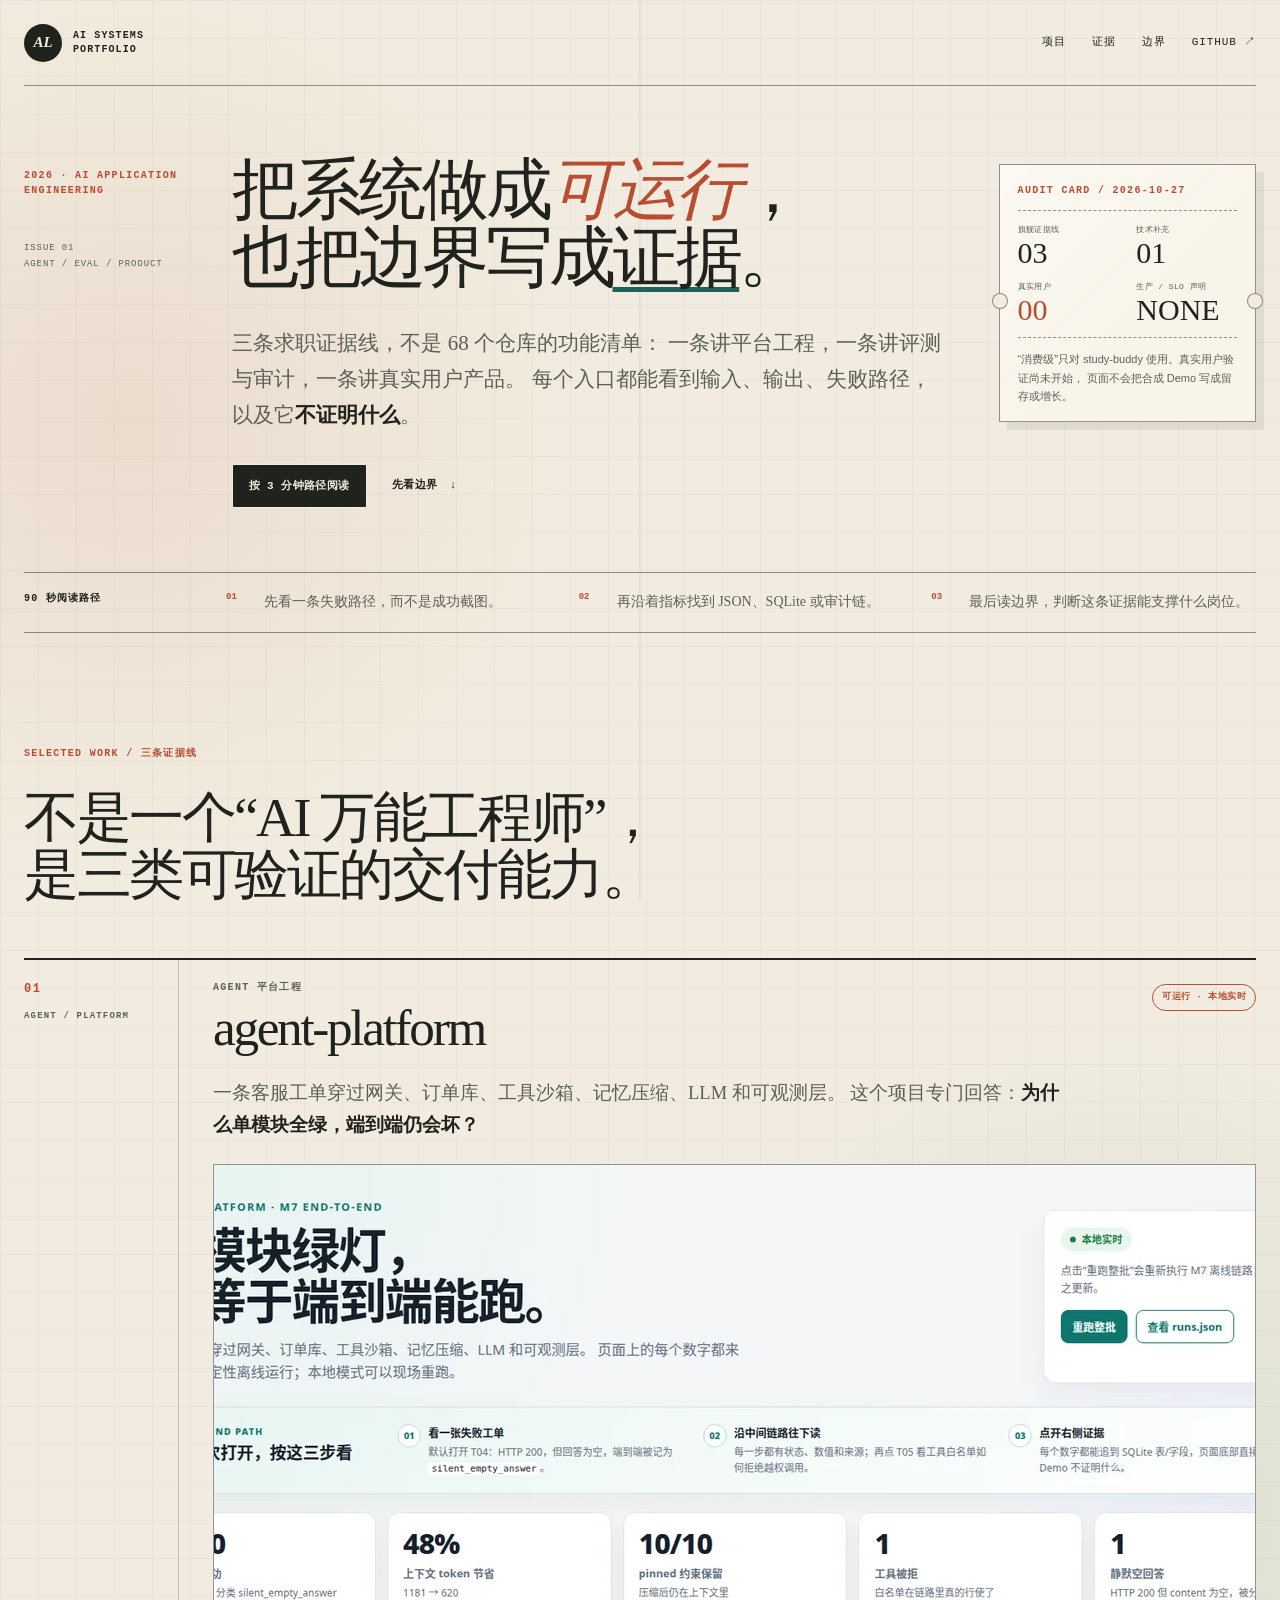
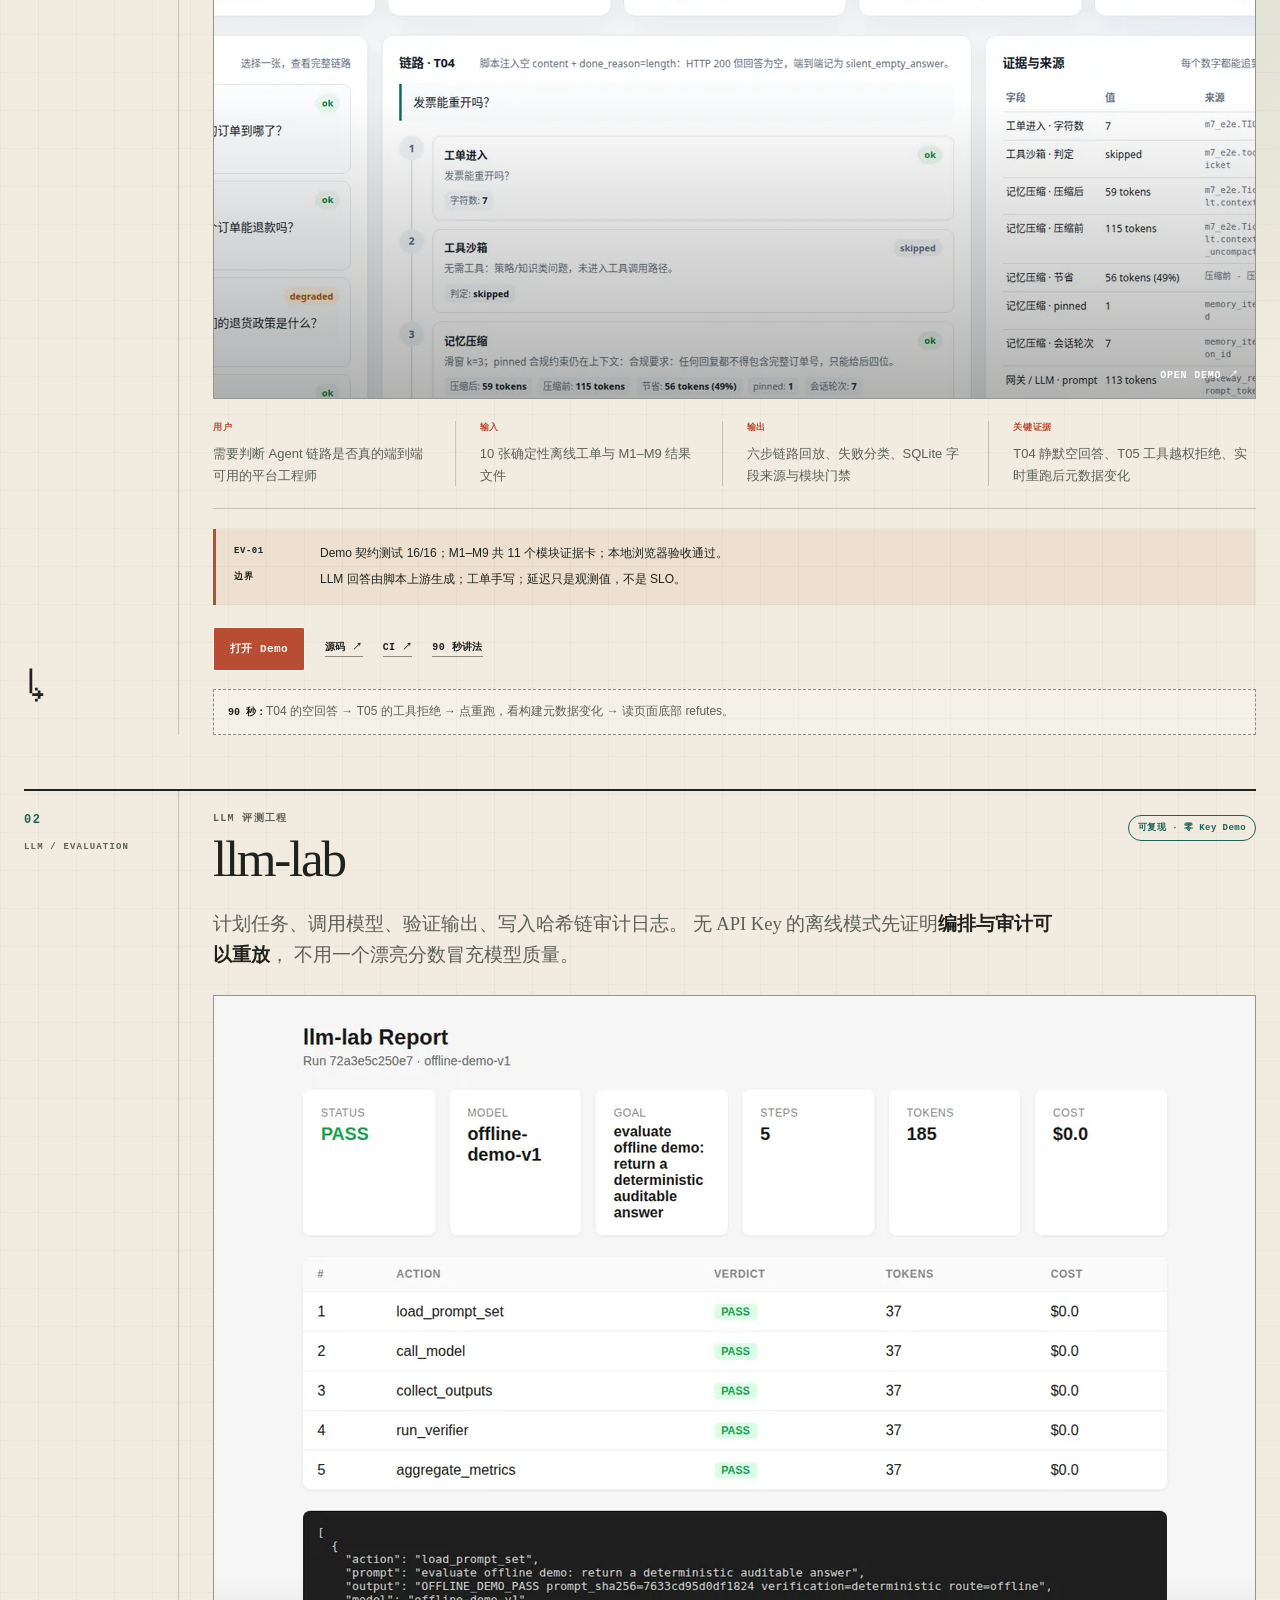
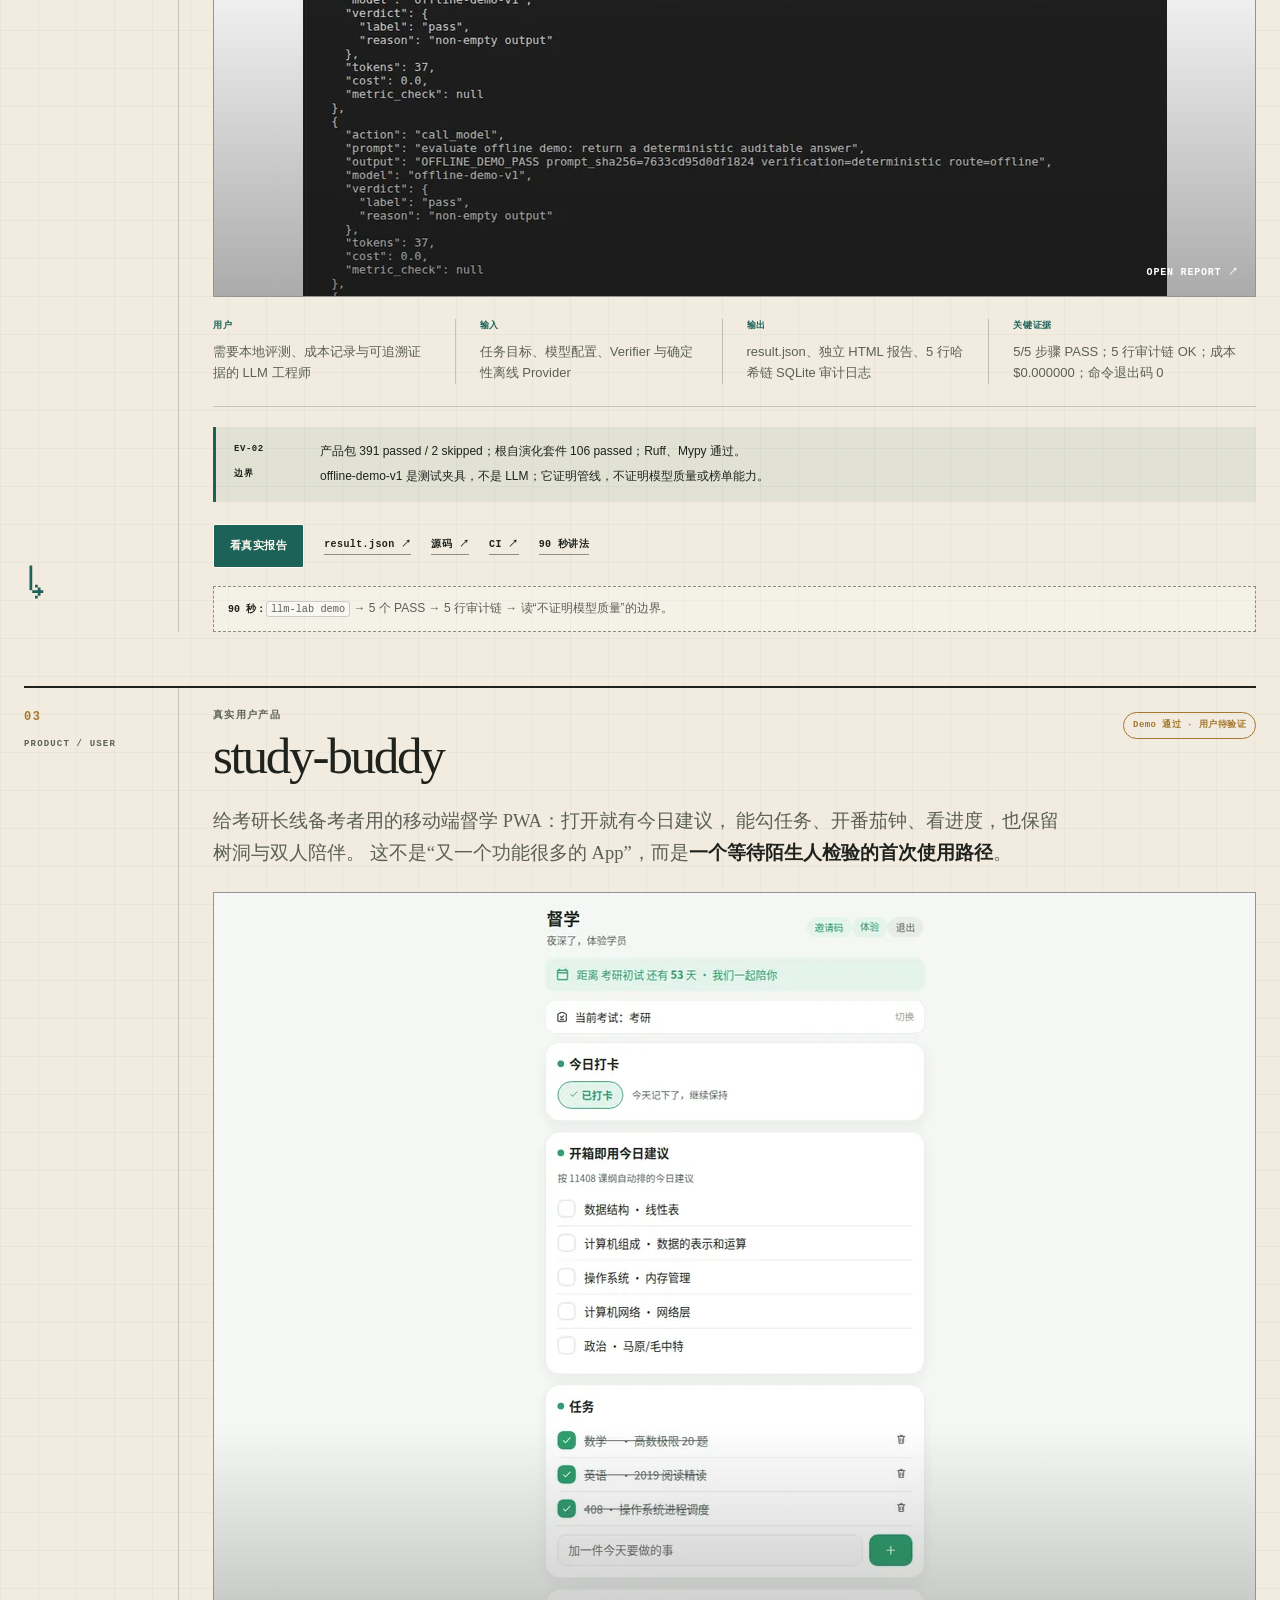
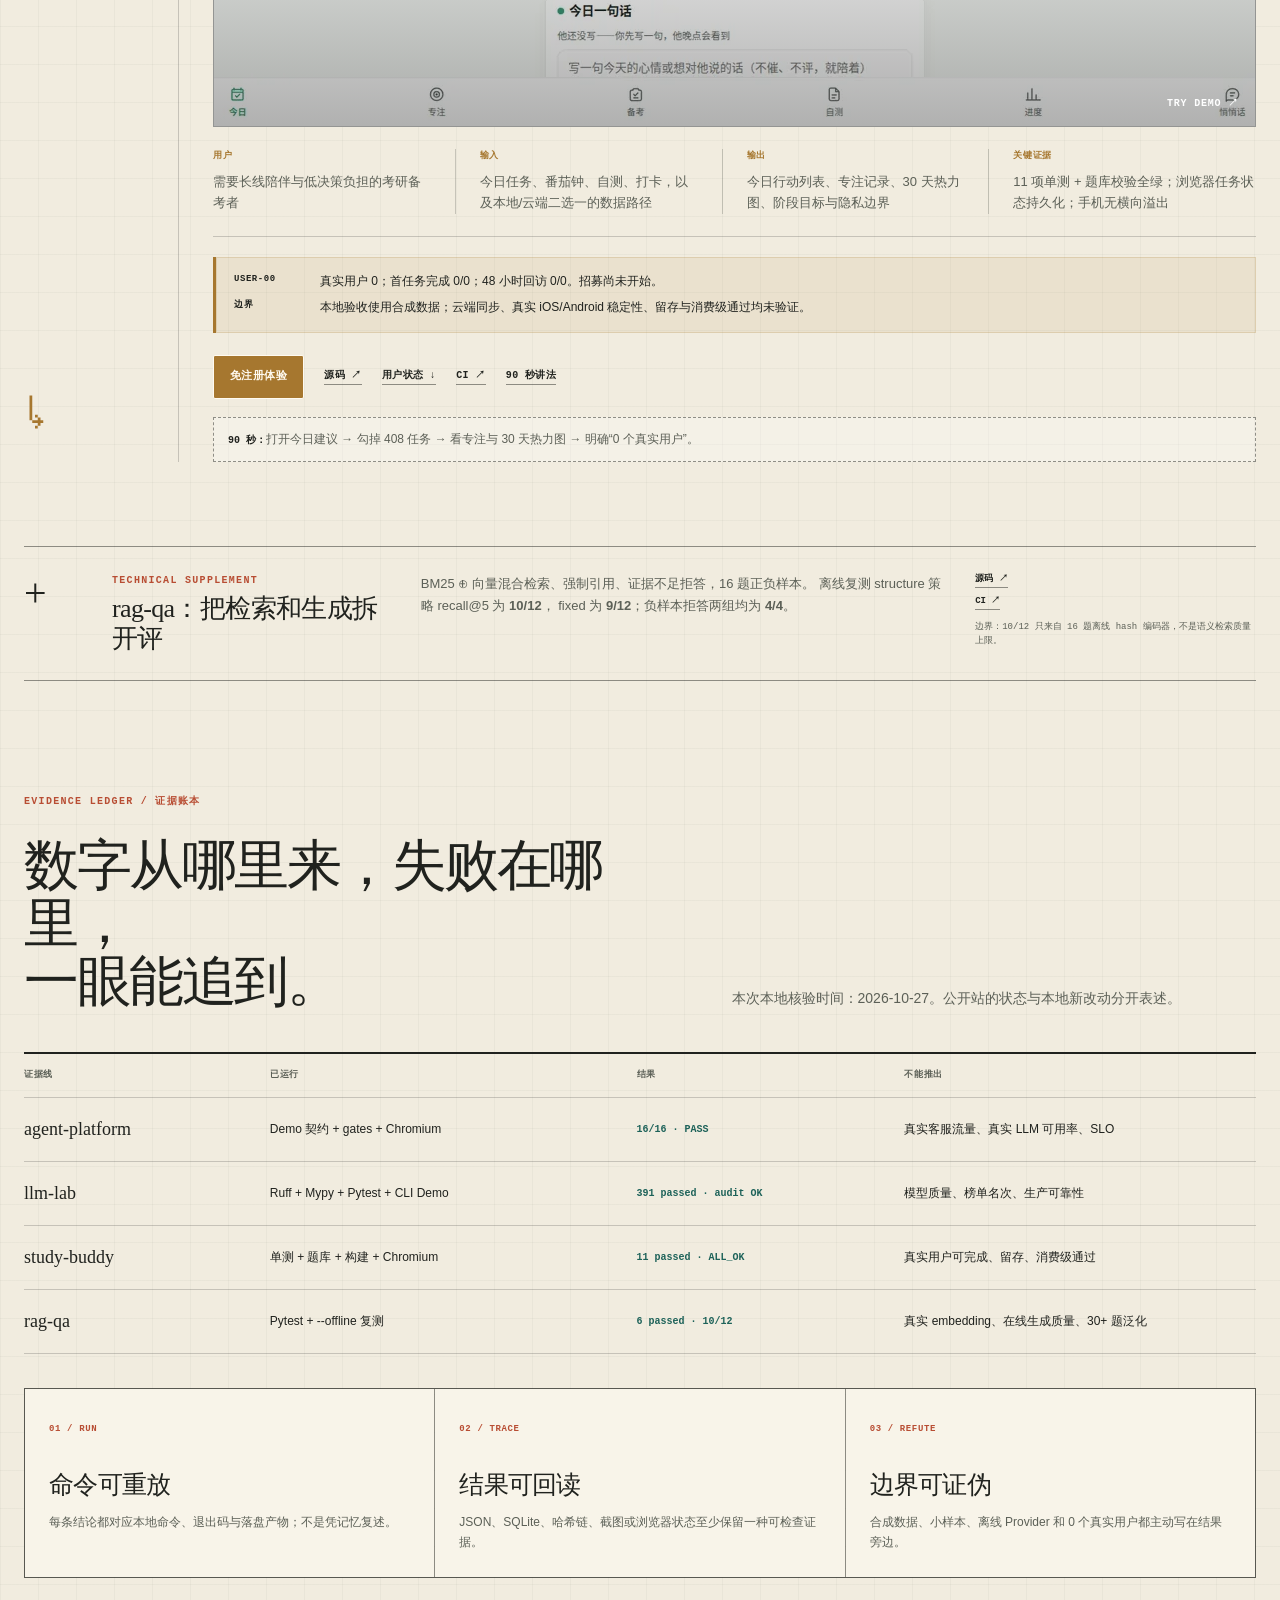
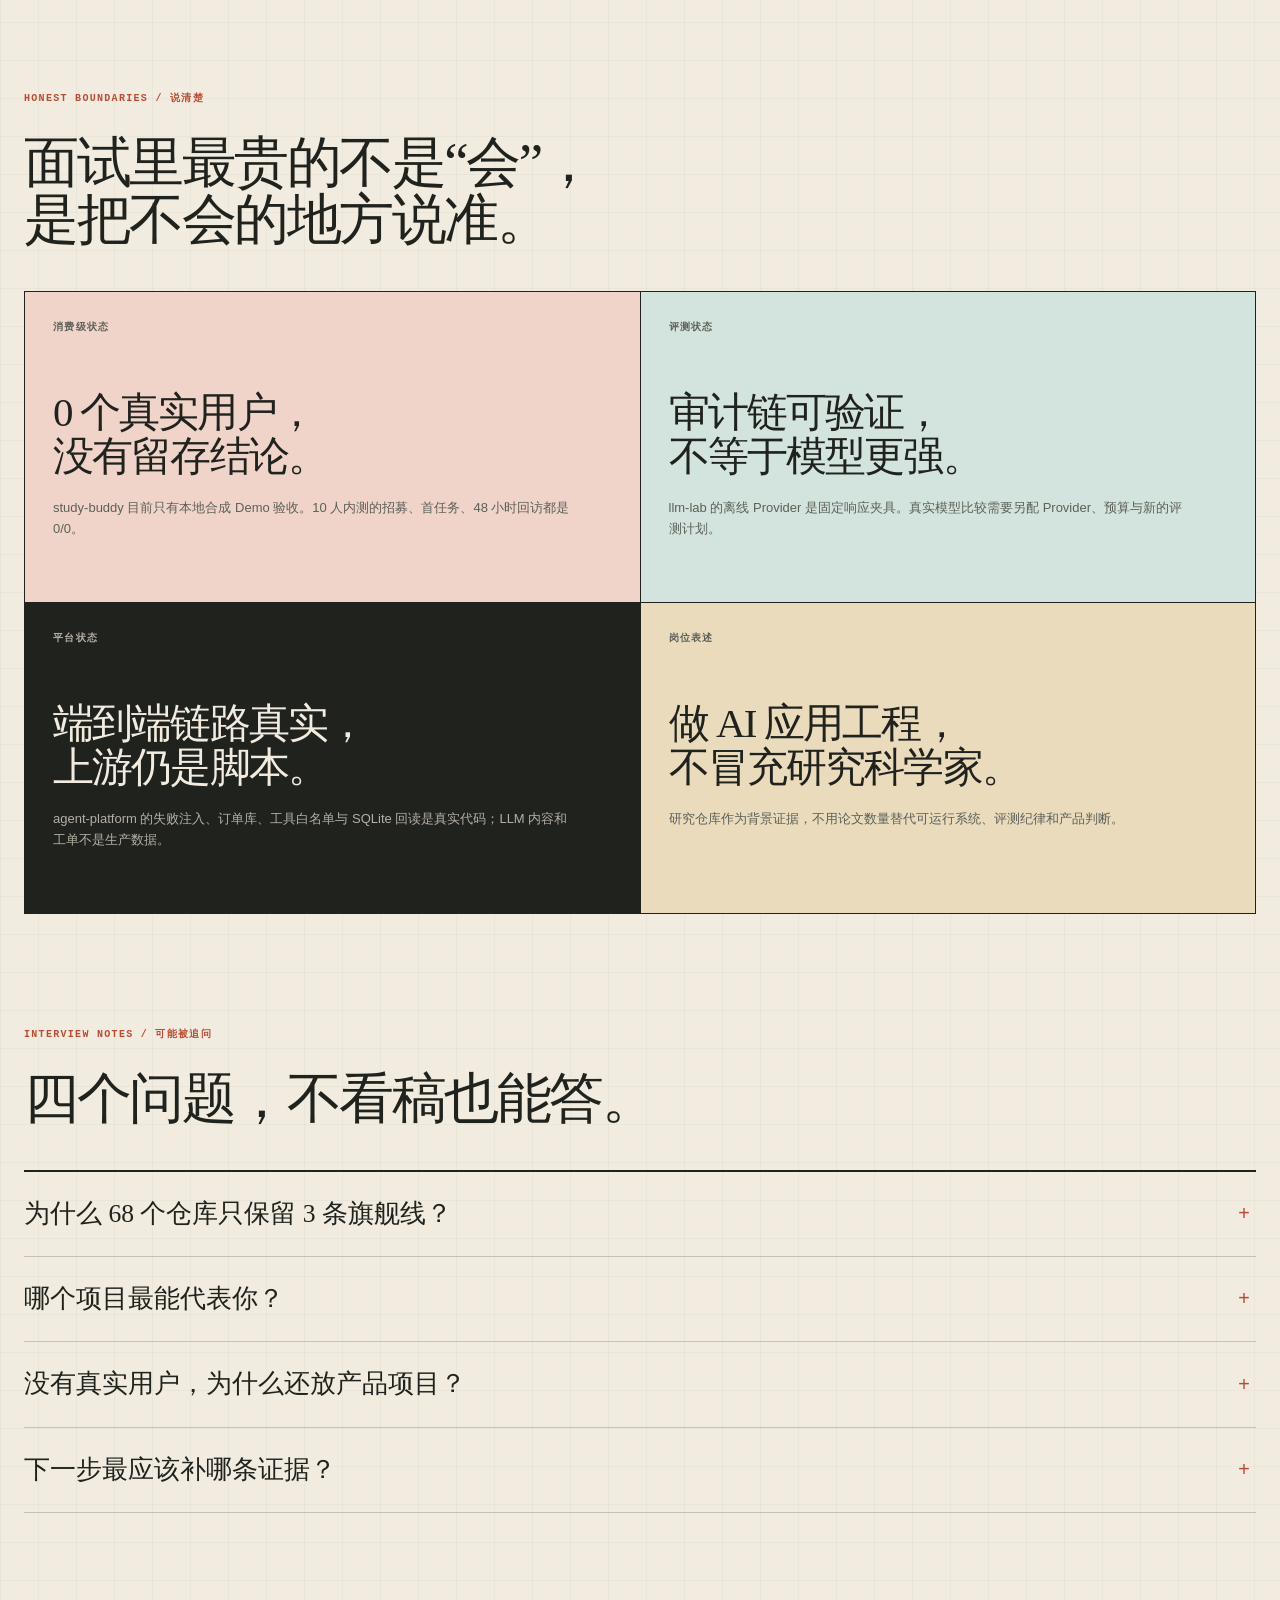
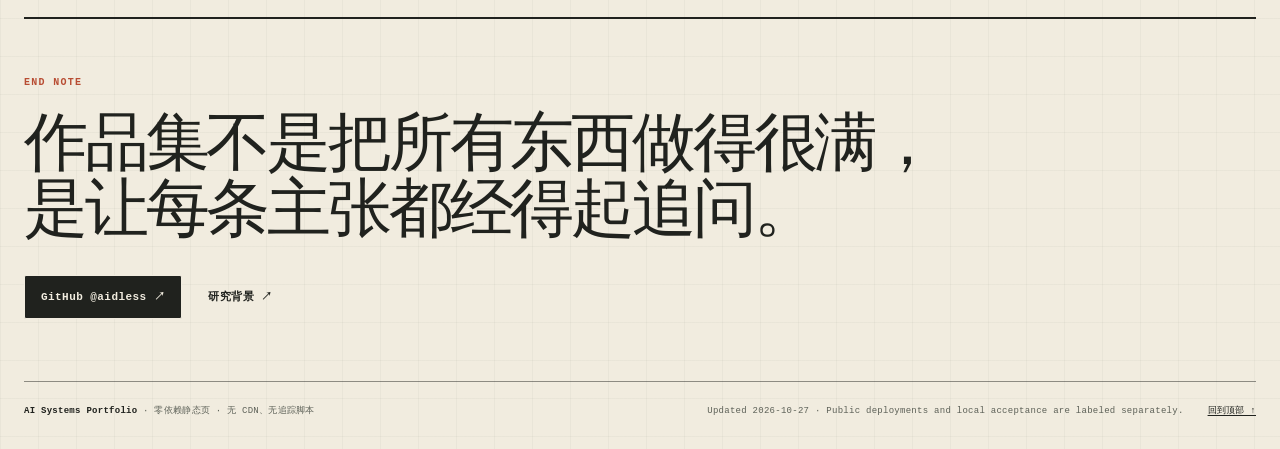
==== commit 66236ae3: "feat: rebuild portfolio around flagship evidence" ====
--- a/site/index.html
+++ b/site/index.html
@@ -1,365 +1,431 @@
-<!DOCTYPE html>
+<!doctype html>
 <html lang="zh-CN">
 <head>
-<meta charset="UTF-8">
-<meta name="viewport" content="width=device-width, initial-scale=1.0">
-<title>AI 应用 / Agent 工程 · 四个可点、可复现的 Demo</title>
-<meta name="description" content="四个公开 Demo：Agent 平台、榜单审计、红队覆盖矩阵、RAG 检索证据回放。每个数字都能追到 commit、JSON 或 SQLite 字段。">
-<link rel="stylesheet" href="style.css">
+  <meta charset="utf-8">
+  <meta name="viewport" content="width=device-width, initial-scale=1">
+  <title>AI 应用工程作品集 · Agent / Evaluation / Product</title>
+  <meta name="description" content="三条证据线：Agent 平台工程、LLM 评测工程、真实用户产品。每个项目都有输入、输出、启动入口、证据与明确边界。">
+  <meta name="theme-color" content="#f1ecdf">
+  <link rel="icon" href="data:,">
+  <link rel="stylesheet" href="style.css">
 </head>
 <body>
-<a class="skip" href="#projects">跳到项目</a>
-
-<header class="hero">
-  <div class="wrap">
-    <p class="kicker">求职作品集 · AI 应用 / Agent 工程 · 2026-10-22</p>
-    <h1>四个<em>可点、可复现</em>、<br>带边界的 AI 工程 Demo</h1>
-    <p class="lede">
-      每个数字都能追到一次 commit、一份 JSON 或一张 SQLite 表；
-      每个 Demo 都写明它<strong>不证明什么</strong>。
-      公开站是静态回放，本地模式可以现场重跑。
-    </p>
-    <ul class="hero-stats">
-      <li><strong>4</strong> 个公开 Demo</li>
-      <li><strong>4</strong> 个公开仓</li>
-      <li><strong>全部</strong> CI 绿 · Pages 可点</li>
-      <li><strong>0</strong> 第三方前端依赖</li>
-    </ul>
-    <div class="cta">
-      <a class="btn primary" href="#projects">看四个 Demo</a>
-      <a class="btn" href="#how">三分钟怎么读</a>
-      <a class="btn" href="#depth">看这次深挖</a>
-      <a class="btn" href="#reproduce">一条命令复现</a>
-      <a class="btn" href="#boundaries">先看边界</a>
-    </div>
-    <p class="hint">
-      本页零依赖：无 CDN、无外链字体、无 JS、无追踪脚本。
-      打印和深色模式都已适配。
-    </p>
-  </div>
-</header>
-
-<main class="wrap">
-
-  <section id="how" class="section">
-    <h2>三分钟怎么读</h2>
-    <div class="grid three">
-      <article class="card">
-        <h3>1 · 先点一条失败路径</h3>
-        <p>agent-platform 点 T05（工具被拒）和 T04（静默空回答）；
-        arx 看 human floor 与 LLM judge floor 的判决翻转；agent-redteam 看 V09 的 FLAG-only
-        与 LOO 表；enterprise-rag 看 dense 的 0 条 dense-only。失败路径比成功路径更能说明边界。</p>
+  <a class="skip" href="#work">跳到项目</a>
+
+  <header class="site-header">
+    <a class="wordmark" href="#top" aria-label="返回顶部">
+      <span class="wordmark-mark">AL</span>
+      <span>AI SYSTEMS<br>PORTFOLIO</span>
+    </a>
+    <nav aria-label="主导航">
+      <a href="#work">项目</a>
+      <a href="#ledger">证据</a>
+      <a href="#boundaries">边界</a>
+      <a href="https://github.com/aidless" target="_blank" rel="noreferrer">GitHub ↗</a>
+    </nav>
+  </header>
+
+  <main id="top">
+    <section class="hero">
+      <div class="hero-grid">
+        <div class="hero-aside reveal">
+          <p class="eyebrow">2026 · AI APPLICATION ENGINEERING</p>
+          <p class="issue">ISSUE 01<br>AGENT / EVAL / PRODUCT</p>
+        </div>
+
+        <div class="hero-main">
+          <h1 class="reveal delay-1">
+            把系统做成<span class="accent">可运行</span>，<br>
+            也把边界写成<span class="underline">证据</span>。
+          </h1>
+          <p class="hero-lede reveal delay-2">
+            三条求职证据线，不是 68 个仓库的功能清单：
+            一条讲平台工程，一条讲评测与审计，一条讲真实用户产品。
+            每个入口都能看到输入、输出、失败路径，以及它<strong>不证明什么</strong>。
+          </p>
+          <div class="hero-actions reveal delay-3">
+            <a class="button button-ink" href="#work">按 3 分钟路径阅读</a>
+            <a class="text-link" href="#boundaries">先看边界 <span>↓</span></a>
+          </div>
+        </div>
+
+        <aside class="hero-ticket reveal delay-2" aria-label="作品集摘要">
+          <p class="ticket-label">AUDIT CARD / 2026-10-27</p>
+          <dl>
+            <div>
+              <dt>旗舰证据线</dt>
+              <dd>03</dd>
+            </div>
+            <div>
+              <dt>技术补充</dt>
+              <dd>01</dd>
+            </div>
+            <div>
+              <dt>真实用户</dt>
+              <dd class="ticket-warn">00</dd>
+            </div>
+            <div>
+              <dt>生产 / SLO 声明</dt>
+              <dd>NONE</dd>
+            </div>
+          </dl>
+          <p class="ticket-note">
+            “消费级”只对 study-buddy 使用。真实用户验证尚未开始，
+            页面不会把合成 Demo 写成留存或增长。
+          </p>
+        </aside>
+      </div>
+
+      <div class="read-strip reveal delay-4">
+        <p class="strip-title">90 秒阅读路径</p>
+        <ol>
+          <li><span>01</span>先看一条失败路径，而不是成功截图。</li>
+          <li><span>02</span>再沿着指标找到 JSON、SQLite 或审计链。</li>
+          <li><span>03</span>最后读边界，判断这条证据能支撑什么岗位。</li>
+        </ol>
+      </div>
+    </section>
+
+    <section class="section work-section" id="work">
+      <div class="section-heading section-heading-wide reveal">
+        <p class="eyebrow">SELECTED WORK / 三条证据线</p>
+        <h2>不是一个“AI 万能工程师”，<br>是三类可验证的交付能力。</h2>
+      </div>
+
+      <article class="project project-agent reveal">
+        <div class="project-rail">
+          <p class="project-number">01</p>
+          <p class="project-role">AGENT / PLATFORM</p>
+          <div class="project-mark">↳</div>
+        </div>
+        <div class="project-body">
+          <div class="project-intro">
+            <div>
+              <p class="project-kicker">Agent 平台工程</p>
+              <h3>agent-platform</h3>
+            </div>
+            <span class="status">可运行 · 本地实时</span>
+          </div>
+
+          <p class="project-claim">
+            一条客服工单穿过网关、订单库、工具沙箱、记忆压缩、LLM 和可观测层。
+            这个项目专门回答：<strong>为什么单模块全绿，端到端仍会坏？</strong>
+          </p>
+
+          <a class="preview preview-agent" href="https://aidless.github.io/agent-platform/" target="_blank" rel="noreferrer" aria-label="打开 agent-platform 在线 Demo">
+            <img src="assets/agent-platform.webp" alt="agent-platform 工单链路 Demo：默认展示 T04 静默空回答" width="1200" height="833">
+            <span class="preview-label">OPEN DEMO ↗</span>
+          </a>
+
+          <dl class="project-facts">
+            <div>
+              <dt>用户</dt>
+              <dd>需要判断 Agent 链路是否真的端到端可用的平台工程师</dd>
+            </div>
+            <div>
+              <dt>输入</dt>
+              <dd>10 张确定性离线工单与 M1–M9 结果文件</dd>
+            </div>
+            <div>
+              <dt>输出</dt>
+              <dd>六步链路回放、失败分类、SQLite 字段来源与模块门禁</dd>
+            </div>
+            <div>
+              <dt>关键证据</dt>
+              <dd>T04 静默空回答、T05 工具越权拒绝、实时重跑后元数据变化</dd>
+            </div>
+          </dl>
+
+          <div class="evidence-callout">
+            <p><span>EV-01</span> Demo 契约测试 16/16；M1–M9 共 11 个模块证据卡；本地浏览器验收通过。</p>
+            <p><span>边界</span> LLM 回答由脚本上游生成；工单手写；延迟只是观测值，不是 SLO。</p>
+          </div>
+
+          <div class="project-links">
+            <a class="button button-rust" href="https://aidless.github.io/agent-platform/" target="_blank" rel="noreferrer">打开 Demo</a>
+            <a href="https://github.com/aidless/agent-platform" target="_blank" rel="noreferrer">源码 ↗</a>
+            <a href="https://github.com/aidless/agent-platform/actions/workflows/gates.yml" target="_blank" rel="noreferrer">CI ↗</a>
+            <a href="#agent-runbook">90 秒讲法</a>
+          </div>
+          <div class="inline-runbook" id="agent-runbook">
+            <p><strong>90 秒：</strong>T04 的空回答 → T05 的工具拒绝 → 点重跑，看构建元数据变化 → 读页面底部 refutes。</p>
+          </div>
+        </div>
       </article>
-      <article class="card">
-        <h3>2 · 再看每个数字的来源</h3>
-        <p>每个页面都把指标映射到 <code>gateway_request</code>、<code>tool_audit</code>、
-        <code>memory_item</code>、某份结果 JSON，或 arx 的 AuditReport 字段。
-        数字不是手写在 HTML 里的；构建脚本和测试都会检查这一点。</p>
+
+      <article class="project project-llm reveal">
+        <div class="project-rail">
+          <p class="project-number">02</p>
+          <p class="project-role">LLM / EVALUATION</p>
+          <div class="project-mark">↳</div>
+        </div>
+        <div class="project-body">
+          <div class="project-intro">
+            <div>
+              <p class="project-kicker">LLM 评测工程</p>
+              <h3>llm-lab</h3>
+            </div>
+            <span class="status status-teal">可复现 · 零 Key Demo</span>
+          </div>
+
+          <p class="project-claim">
+            计划任务、调用模型、验证输出、写入哈希链审计日志。
+            无 API Key 的离线模式先证明<strong>编排与审计可以重放</strong>，
+            不用一个漂亮分数冒充模型质量。
+          </p>
+
+          <a class="preview preview-llm" href="evidence/llm-lab-report.html" target="_blank" rel="noreferrer" aria-label="打开 llm-lab 离线报告">
+            <img src="assets/llm-lab.webp" alt="llm-lab 离线报告：5 个步骤全部 PASS，总成本 0 美元" width="1080" height="900">
+            <span class="preview-label">OPEN REPORT ↗</span>
+          </a>
+
+          <dl class="project-facts">
+            <div>
+              <dt>用户</dt>
+              <dd>需要本地评测、成本记录与可追溯证据的 LLM 工程师</dd>
+            </div>
+            <div>
+              <dt>输入</dt>
+              <dd>任务目标、模型配置、Verifier 与确定性离线 Provider</dd>
+            </div>
+            <div>
+              <dt>输出</dt>
+              <dd>result.json、独立 HTML 报告、5 行哈希链 SQLite 审计日志</dd>
+            </div>
+            <div>
+              <dt>关键证据</dt>
+              <dd>5/5 步骤 PASS；5 行审计链 OK；成本 $0.000000；命令退出码 0</dd>
+            </div>
+          </dl>
+
+          <div class="evidence-callout">
+            <p><span>EV-02</span> 产品包 391 passed / 2 skipped；根自演化套件 106 passed；Ruff、Mypy 通过。</p>
+            <p><span>边界</span> offline-demo-v1 是测试夹具，不是 LLM；它证明管线，不证明模型质量或榜单能力。</p>
+          </div>
+
+          <div class="project-links">
+            <a class="button button-teal" href="evidence/llm-lab-report.html" target="_blank" rel="noreferrer">看真实报告</a>
+            <a href="evidence/llm-lab-result.json" target="_blank" rel="noreferrer">result.json ↗</a>
+            <a href="https://github.com/aidless/llm-lab" target="_blank" rel="noreferrer">源码 ↗</a>
+            <a href="https://github.com/aidless/llm-lab/actions/workflows/test.yml" target="_blank" rel="noreferrer">CI ↗</a>
+            <a href="#llm-runbook">90 秒讲法</a>
+          </div>
+          <div class="inline-runbook" id="llm-runbook">
+            <p><strong>90 秒：</strong><code>llm-lab demo</code> → 5 个 PASS → 5 行审计链 → 读“不证明模型质量”的边界。</p>
+          </div>
+        </div>
       </article>
-      <article class="card">
-        <h3>3 · 最后看边界</h3>
-        <p>每个 Demo 底部都有 <code>refutes</code>：合成数据、小样本、静态回放、
-        没有接真实 LLM 的部分都明写。没有一句“生产级”。</p>
+
+      <article class="project project-study reveal">
+        <div class="project-rail">
+          <p class="project-number">03</p>
+          <p class="project-role">PRODUCT / USER</p>
+          <div class="project-mark">↳</div>
+        </div>
+        <div class="project-body">
+          <div class="project-intro">
+            <div>
+              <p class="project-kicker">真实用户产品</p>
+              <h3>study-buddy</h3>
+            </div>
+            <span class="status status-gold">Demo 通过 · 用户待验证</span>
+          </div>
+
+          <p class="project-claim">
+            给考研长线备考者用的移动端督学 PWA：打开就有今日建议，
+            能勾任务、开番茄钟、看进度，也保留树洞与双人陪伴。
+            这不是“又一个功能很多的 App”，而是<strong>一个等待陌生人检验的首次使用路径</strong>。
+          </p>
+
+          <a class="preview preview-study" href="https://aidless.github.io/study-buddy/?demo=1" target="_blank" rel="noreferrer" aria-label="打开 study-buddy 免注册 Demo">
+            <img src="assets/study-buddy.webp" alt="study-buddy 手机端今日任务页面，包含今日建议、任务和打卡" width="1200" height="833">
+            <span class="preview-label">TRY DEMO ↗</span>
+          </a>
+
+          <dl class="project-facts">
+            <div>
+              <dt>用户</dt>
+              <dd>需要长线陪伴与低决策负担的考研备考者</dd>
+            </div>
+            <div>
+              <dt>输入</dt>
+              <dd>今日任务、番茄钟、自测、打卡，以及本地/云端二选一的数据路径</dd>
+            </div>
+            <div>
+              <dt>输出</dt>
+              <dd>今日行动列表、专注记录、30 天热力图、阶段目标与隐私边界</dd>
+            </div>
+            <div>
+              <dt>关键证据</dt>
+              <dd>11 项单测 + 题库校验全绿；浏览器任务状态持久化；手机无横向溢出</dd>
+            </div>
+          </dl>
+
+          <div class="evidence-callout evidence-callout-warn">
+            <p><span>USER-00</span> 真实用户 0；首任务完成 0/0；48 小时回访 0/0。招募尚未开始。</p>
+            <p><span>边界</span> 本地验收使用合成数据；云端同步、真实 iOS/Android 稳定性、留存与消费级通过均未验证。</p>
+          </div>
+
+          <div class="project-links">
+            <a class="button button-gold" href="https://aidless.github.io/study-buddy/?demo=1" target="_blank" rel="noreferrer">免注册体验</a>
+            <a href="https://github.com/aidless/study-buddy" target="_blank" rel="noreferrer">源码 ↗</a>
+            <a href="#boundaries">用户状态 ↓</a>
+            <a href="https://github.com/aidless/study-buddy/actions/workflows/ci.yml" target="_blank" rel="noreferrer">CI ↗</a>
+            <a href="#study-runbook">90 秒讲法</a>
+          </div>
+          <div class="inline-runbook" id="study-runbook">
+            <p><strong>90 秒：</strong>打开今日建议 → 勾掉 408 任务 → 看专注与 30 天热力图 → 明确“0 个真实用户”。</p>
+          </div>
+        </div>
       </article>
-    </div>
-  </section>
-
-  <section id="projects" class="section">
-    <div class="section-head">
-      <h2>四个公开 Demo</h2>
-      <p class="muted">每个都有公开仓、可点页面和契约测试；按“能讲清的工程问题”排序。</p>
-    </div>
-
-    <div class="projects">
-
-      <article class="project" id="agent-platform">
-        <div class="project-top">
-          <span class="rank">01</span>
-          <div>
-            <h3>agent-platform</h3>
-            <p class="sub">AI 应用 / Agent 平台工程 · 11 个可运行模块 · 零第三方依赖</p>
-          </div>
-          <span class="badge ok">公开 · CI 绿 · 可点</span>
-        </div>
-        <p>
-          一条客服工单穿过网关、订单库、工具沙箱、记忆压缩、LLM 和可观测层。
-          M7 端到端链路把六个模块串起来，并暴露“单模块全绿但端到端失败”的差异：
-          工具被拒、静默空回答、超时降级都在一条链里被分类。
-          另有 M1–M9 模块证据台：11 个模块的 findings/refutes，65 PASS、2 条预期失败、0 条未预期失败。
-        </p>
-        <dl class="facts">
-          <div><dt>最硬的数字</dt><dd>9/10 成功 · 压缩省 48% · pinned 10/10</dd></div>
-          <div><dt>失败路径</dt><dd>1 工具被拒 · 1 静默空回答</dd></div>
-          <div><dt>模块证据</dt><dd>11 模块 · 65 PASS · 0 未预期失败</dd></div>
-          <div><dt>边界</dt><dd>10 条手写工单；失败率脚本注入；延迟不是 SLO</dd></div>
-        </dl>
-        <p class="tags">
-          <span>网关 / 幂等</span><span>工具沙箱</span><span>记忆压缩</span>
-          <span>可观测</span><span>端到端</span>
-        </p>
-        <div class="project-links">
-          <a class="btn primary" href="https://aidless.github.io/agent-platform/" target="_blank" rel="noreferrer">打开 Demo</a>
-          <a class="btn" href="https://github.com/aidless/agent-platform" target="_blank" rel="noreferrer">源码</a>
-        </div>
-      </article>
-
-      <article class="project" id="arx">
-        <div class="project-top">
-          <span class="rank">02</span>
-          <div>
-            <h3>arx</h3>
-            <p class="sub">AI 评测 / 可靠性 · 榜单可读性审计 · 四种判决</p>
-          </div>
-          <span class="badge ok">公开 · CI 绿 · 可点</span>
-        </div>
-        <p>
-          arx 不回答“这个效应够不够大”，它先回答“这份测量有没有能力分辨这个比较”。
-          八个合成案例覆盖四种判决；另有嵌套样本敏感性网格（items × delta），
-          以及 ChaosNLI 真实数据上 human floor 与 32 名 LLM judge floor 的判决翻转。
-          拒绝给数也是一个结论。
-        </p>
-        <dl class="facts">
-          <div><dt>最硬的数字</dt><dd>1 READABLE · 1 MARGINAL · 1 UNREADABLE · 5 UNDECIDABLE</dd></div>
-          <div><dt>深挖</dt><dd>敏感性网格；human READABLE vs LLM judges UNREADABLE</dd></div>
-          <div><dt>真实案例</dt><dd>回放 ChaosNLI 审计结果，不重算语料</dd></div>
-          <div><dt>边界</dt><dd>合成投票矩阵；不是真实模型排名</dd></div>
-        </dl>
-        <p class="tags">
-          <span>Dawid-Skene</span><span>噪声地板</span><span>MDE / 功效</span>
-          <span>敏感性网格</span><span>真实案例</span>
-        </p>
-        <div class="project-links">
-          <a class="btn primary" href="https://aidless.github.io/arx/" target="_blank" rel="noreferrer">打开 Demo</a>
-          <a class="btn" href="https://github.com/aidless/arx" target="_blank" rel="noreferrer">源码</a>
-        </div>
-      </article>
-
-      <article class="project" id="agent-redteam">
-        <div class="project-top">
-          <span class="rank">03</span>
-          <div>
-            <h3>agent-redteam</h3>
-            <p class="sub">LLM 安全 / Agent 可靠性 · 12 类攻击 × 5 层防御</p>
-          </div>
-          <span class="badge ok">公开 · CI 绿 · 可点</span>
-        </div>
-        <p>
-          层内覆盖矩阵：每一格是真实 defense 类对真实攻击 payload 返回的动作。
-          这里只看“哪一层接住了哪一类”，不把它冒充成端到端多代理运行。
-          另有 leave-one-layer-out 表：移除一层后，哪些攻击失去唯一的缓解、拦截或 expected hit。
-        </p>
-        <dl class="facts">
-          <div><dt>最硬的数字</dt><dd>11/12 已削弱/拦截 · 10 BLOCK · 1 MODIFY · 1 FLAG-only</dd></div>
-          <div><dt>LOO</dt><dd>tool→V05 · output→V07 · constitutional→V03/V04</dd></div>
-          <div><dt>故意留的缺口</dt><dd>V12 的 expected behavior_audit 没被 harness 行使；页面明写</dd></div>
-          <div><dt>边界</dt><dd>脚本化目标；合成攻击语料；不是真实 LLM block rate</dd></div>
-        </dl>
-        <p class="tags">
-          <span>prompt injection</span><span>tool whitelist</span><span>output filter</span>
-          <span>behavior audit</span><span>leave-one-out</span>
-        </p>
-        <div class="project-links">
-          <a class="btn primary" href="https://aidless.github.io/agent-redteam/" target="_blank" rel="noreferrer">打开 Demo</a>
-          <a class="btn" href="https://github.com/aidless/agent-redteam" target="_blank" rel="noreferrer">源码</a>
-        </div>
-      </article>
-
-      <article class="project" id="enterprise-rag">
-        <div class="project-top">
-          <span class="rank">04</span>
-          <div>
-            <h3>enterprise-rag</h3>
-            <p class="sub">RAG / 检索工程 · 负结果与消融 · 结果回放 + 冻结基线查询</p>
-          </div>
-          <span class="badge ok">公开 · CI 绿 · 可点</span>
-        </div>
-        <p>
-          跑通不等于检索质量。hybrid 是主结果，dense 没赢，bigram 重排零贡献，
-          照搬的权重和 overlap 都不是最优。逐题对比显示 dense 的 5 个命中全部落在 sparse
-          也命中的 extended 题上；没有任何 dense-only。这些负结果比一个好看的单点分数更能说明判断。
-        </p>
-        <dl class="facts">
-          <div><dt>最硬的数字</dt><dd>hybrid 8/10 · dense 5/10 · dense-only 0</dd></div>
-          <div><dt>逐题</dt><dd>3 sparse-only 全在 baseline；2 neither；5 both 全在 extended</dd></div>
-          <div><dt>变异测试</dt><dd>INVARIANT 6→0；DESIRABLE 11→8；MR-2 修掉 4 条</dd></div>
-          <div><dt>边界</dt><dd>10 题；私有语料不重跑；dense 有语言协变量</dd></div>
-        </dl>
-        <p class="tags">
-          <span>hybrid retrieval</span><span>逐题对比</span><span>metamorphic 拆解</span>
-          <span>权重 / overlap 消融</span><span>负结果</span>
-        </p>
-        <div class="project-links">
-          <a class="btn primary" href="https://aidless.github.io/enterprise-rag/" target="_blank" rel="noreferrer">打开 Demo</a>
-          <a class="btn" href="https://github.com/aidless/enterprise-rag" target="_blank" rel="noreferrer">源码</a>
-        </div>
-      </article>
-
-    </div>
-  </section>
-
-  <section id="depth" class="section">
-    <h2>这次深挖补了什么</h2>
-    <div class="grid three">
-      <article class="card">
-        <h3>agent-platform · M1–M9 模块证据台</h3>
-        <p>不只 M7：11 个模块的 findings/refutes 都进了公开回放。
-        状态按每条断言末尾的 PASS/FAIL 解析；M3 的负例“预期失败”单独计数，
-        不会被误报成模块失败。当前 65 PASS、2 预期失败、0 未预期失败。</p>
-      </article>
-      <article class="card">
-        <h3>arx · 8 案例 + 敏感性 + 真实案例</h3>
-        <p>补齐 domain_mismatch 与 single_generator；加一张嵌套样本的
-        items × delta 敏感性网格；再嵌入 ChaosNLI 同一榜面的 human vs LLM judge
-        双地板对比。判决翻转不是靠一句“不可读”带过。</p>
-      </article>
-      <article class="card">
-        <h3>agent-redteam · leave-one-layer-out</h3>
-        <p>不只看每层接住了什么，还看移除一层会失去什么：
-        tool→V05、output→V07、constitutional→V03/V04；behavior 移除会丢 V06 的拦截
-        和 V08/V09 的 FLAG。表里同时给出 lost mitigation / lost flag / lost expected hit。</p>
-      </article>
-      <article class="card">
-        <h3>enterprise-rag · 逐题 + 逐 MR + 静态示例</h3>
-        <p>10 题逐题对比：dense 的 5 个命中全部落在 sparse 也命中的 extended 题上，
-        0 条 dense-only；3 条 sparse-only 全在 baseline 题。变异关系按 MR 拆开；
-        公开站还能直接点三个冻结基线示例查询。</p>
-      </article>
-    </div>
-  </section>
-
-  <section id="reproduce" class="section">
-    <h2>一条命令复现</h2>
-    <div class="bnd">
-      <table>
-        <thead><tr><th>Demo</th><th>本地实时</th><th>契约测试</th><th>CI</th></tr></thead>
-        <tbody>
-          <tr>
-            <td>agent-platform</td>
-            <td><code>cd agent-platform &amp;&amp; python3 demo/server.py</code></td>
-            <td><code>make demo-test</code></td>
-            <td>gates</td>
-          </tr>
-          <tr>
-            <td>arx</td>
-            <td><code>cd arx &amp;&amp; python3 demo/server.py</code></td>
-            <td><code>python3 -m unittest demo/test_demo.py -v</code></td>
-            <td>CI</td>
-          </tr>
-          <tr>
-            <td>agent-redteam</td>
-            <td><code>cd agent-redteam &amp;&amp; python3 demo/server.py</code></td>
-            <td><code>python3 -m unittest demo/test_demo.py -v</code></td>
-            <td>CI + gitleaks</td>
-          </tr>
-          <tr>
-            <td>enterprise-rag</td>
-            <td><code>cd enterprise-rag &amp;&amp; python3 demo/server.py</code></td>
-            <td><code>python3 -m unittest demo/test_demo.py -v</code></td>
-            <td>CI</td>
-          </tr>
-        </tbody>
-      </table>
-    </div>
-    <p class="muted">
-      公开站是静态回放；本地 server 才实时重算。每个仓的 <code>demo/README.md</code>
-      都写了三分钟讲法和它能证明/不能证明的边界。
-    </p>
-  </section>
-
-  <section id="questions" class="section">
-    <h2>可能被追问</h2>
-    <div class="grid three">
-      <article class="card">
-        <h3>这些数字是真的吗？</h3>
-        <p>每个页面都有构建信息和来源字段；公开站是静态回放，本地 server 可以现场重算。
-        测试会扫描 HTML/JS，发现硬编码指标就红；构建脚本会与结果 JSON 对账。</p>
-      </article>
-      <article class="card">
-        <h3>样本这么小，能说明什么？</h3>
-        <p>不能说明生产性能。它说明链路是否自洽、判据是否可复核、边界在哪里；
-        每页的 <code>refutes</code> 都写清了样本量和合成项。</p>
-      </article>
-      <article class="card">
-        <h3>哪一条最能讲？</h3>
-        <p>M7 的失败分类、arx 的拒绝给数、redteam 的 LOO 边际贡献、
-        RAG 的 0 条 dense-only。每条都能从页面点到源字段或结果 JSON。</p>
-      </article>
-      <article class="card">
-        <h3>哪些是你自己做的？</h3>
-        <p>四个仓的代码、测试、CI 和 Pages 部署都在 GitHub；
-        这个作品集页面本身也是零依赖静态站，没有模板站生成器。</p>
-      </article>
-    </div>
-  </section>
-
-  <section id="method" class="section">
-    <h2>方法学：四个 Demo 共用的一套判据</h2>
-    <div class="grid three">
-      <article class="card">
-        <h3>数字必须能回读</h3>
-        <p>页面不手写指标。构建脚本从 SQLite / 结果 JSON 生成 payload；
-        测试扫描 HTML/JS，发现硬编码的指标就红。</p>
-      </article>
-      <article class="card">
-        <h3>静态回放 + 本地实时</h3>
-        <p>公开站是提交进仓库的确定性构建，带 commit 和时间；
-        本地 server 可以现场重跑。静态与实时在页面上有明确标识。</p>
-      </article>
-      <article class="card">
-        <h3>边界和结果同权重</h3>
-        <p>每个页面直接渲染该仓自己的 <code>refutes</code>。
-        “这个 Demo 不证明什么”不是页脚免责声明，是一等公民。</p>
-      </article>
-    </div>
-  </section>
-
-  <section id="research" class="section">
-    <h2>研究底账</h2>
-    <p>
-      LLM 评测 / 多智能体方向的 arXiv 预印本与公开代码：
-      <a href="https://arxiv.org/a/liu_z_28" target="_blank" rel="noreferrer">arXiv 作者页</a>
-      ·
-      <a href="https://github.com/aidless" target="_blank" rel="noreferrer">GitHub @aidless</a>
-    </p>
-    <p class="muted">
-      这里只放能公开点开的产物；论文、项目数量和名次不当作 Demo 的替代品。
-    </p>
-  </section>
-
-  <section id="boundaries" class="section">
-    <h2>诚实边界（面试前必读）</h2>
-    <p class="muted">说一句夸大，前面全部作废。这些线是主动划的。</p>
-    <div class="bnd">
-      <table>
-        <thead><tr><th>缺口</th><th>我的表述</th></tr></thead>
-        <tbody>
-          <tr><td>不是生产系统</td><td>「四个都是 Demo；没有真实用户流量、SLO 或线上值班」</td></tr>
-          <tr><td>样本量小</td><td>「agent-platform 10 条工单；enterprise-rag 10 题；arx 6 个合成案例」</td></tr>
-          <tr><td>部分数据是合成的</td><td>「合成订单、合成投票矩阵、手写攻击语料都已在页面上声明」</td></tr>
-          <tr><td>公开站是回放</td><td>「静态回放；本地 server 才实时重算，页面会标出来」</td></tr>
-          <tr><td>agent-redteam 是层内矩阵</td><td>「不是端到端多代理运行；V12 的 expected 层缺口明写」</td></tr>
-          <tr><td>enterprise-rag 私有语料</td><td>「11994-chunk 语料不在仓内；只回放已提交结果，不重跑」</td></tr>
-          <tr><td>没有 SOTA 声明</td><td>「没有一个 Demo 声称 SOTA、生产可用或统计显著」</td></tr>
-          <tr><td>没有真实 LLM 的大规模评测</td><td>「脚本化目标用于行使 harness；真实 LLM 需要另接 target 重测」</td></tr>
-        </tbody>
-      </table>
-    </div>
-  </section>
-
-</main>
-
-<footer class="foot">
-  <div class="wrap">
-    <p>
-      <strong>本页本身也是项目的一部分</strong>：零依赖静态站，无 CDN、无外链字体、
-      无 JS、无追踪脚本。
-    </p>
-    <p class="muted">
-      2026-10-22 · 四个 Demo 的源码与 CI 均在 GitHub；
-      每个页面的“构建信息”里能看到它回放的是哪一次 commit。
-    </p>
-  </div>
-</footer>
-
+    </section>
+
+    <section class="supplement reveal" aria-labelledby="supplement-title">
+      <div class="supplement-index">+</div>
+      <div>
+        <p class="eyebrow">TECHNICAL SUPPLEMENT</p>
+        <h2 id="supplement-title">rag-qa：把检索和生成拆开评</h2>
+      </div>
+      <p>
+        BM25 ⊕ 向量混合检索、强制引用、证据不足拒答，16 题正负样本。
+        离线复测 structure 策略 recall@5 为 <strong>10/12</strong>，
+        fixed 为 <strong>9/12</strong>；负样本拒答两组均为 <strong>4/4</strong>。
+      </p>
+      <div class="supplement-links">
+        <a href="https://github.com/aidless/rag-qa" target="_blank" rel="noreferrer">源码 ↗</a>
+        <a href="https://github.com/aidless/rag-qa/actions/workflows/ci.yml" target="_blank" rel="noreferrer">CI ↗</a>
+        <span>边界：10/12 只来自 16 题离线 hash 编码器，不是语义检索质量上限。</span>
+      </div>
+    </section>
+
+    <section class="section ledger-section" id="ledger">
+      <div class="section-heading reveal">
+        <p class="eyebrow">EVIDENCE LEDGER / 证据账本</p>
+        <h2>数字从哪里来，失败在哪里，<br>一眼能追到。</h2>
+        <p class="section-note">本次本地核验时间：2026-10-27。公开站的状态与本地新改动分开表述。</p>
+      </div>
+
+      <div class="ledger reveal" role="table" aria-label="项目证据账本">
+        <div class="ledger-row ledger-head" role="row">
+          <span role="columnheader">证据线</span>
+          <span role="columnheader">已运行</span>
+          <span role="columnheader">结果</span>
+          <span role="columnheader">不能推出</span>
+        </div>
+        <div class="ledger-row" role="row">
+          <strong role="cell">agent-platform</strong>
+          <span role="cell" data-label="已运行">Demo 契约 + gates + Chromium</span>
+          <span role="cell" class="pass" data-label="结果">16/16 · PASS</span>
+          <span role="cell" data-label="不能推出">真实客服流量、真实 LLM 可用率、SLO</span>
+        </div>
+        <div class="ledger-row" role="row">
+          <strong role="cell">llm-lab</strong>
+          <span role="cell" data-label="已运行">Ruff + Mypy + Pytest + CLI Demo</span>
+          <span role="cell" class="pass" data-label="结果">391 passed · audit OK</span>
+          <span role="cell" data-label="不能推出">模型质量、榜单名次、生产可靠性</span>
+        </div>
+        <div class="ledger-row" role="row">
+          <strong role="cell">study-buddy</strong>
+          <span role="cell" data-label="已运行">单测 + 题库 + 构建 + Chromium</span>
+          <span role="cell" class="pass" data-label="结果">11 passed · ALL_OK</span>
+          <span role="cell" data-label="不能推出">真实用户可完成、留存、消费级通过</span>
+        </div>
+        <div class="ledger-row" role="row">
+          <strong role="cell">rag-qa</strong>
+          <span role="cell" data-label="已运行">Pytest + --offline 复测</span>
+          <span role="cell" class="pass" data-label="结果">6 passed · 10/12</span>
+          <span role="cell" data-label="不能推出">真实 embedding、在线生成质量、30+ 题泛化</span>
+        </div>
+      </div>
+
+      <div class="method-grid">
+        <article class="method-card reveal">
+          <span>01 / RUN</span>
+          <h3>命令可重放</h3>
+          <p>每条结论都对应本地命令、退出码与落盘产物；不是凭记忆复述。</p>
+        </article>
+        <article class="method-card reveal">
+          <span>02 / TRACE</span>
+          <h3>结果可回读</h3>
+          <p>JSON、SQLite、哈希链、截图或浏览器状态至少保留一种可检查证据。</p>
+        </article>
+        <article class="method-card reveal">
+          <span>03 / REFUTE</span>
+          <h3>边界可证伪</h3>
+          <p>合成数据、小样本、离线 Provider 和 0 个真实用户都主动写在结果旁边。</p>
+        </article>
+      </div>
+    </section>
+
+    <section class="section boundaries-section" id="boundaries">
+      <div class="section-heading section-heading-wide reveal">
+        <p class="eyebrow">HONEST BOUNDARIES / 说清楚</p>
+        <h2>面试里最贵的不是“会”，<br>是把不会的地方说准。</h2>
+      </div>
+
+      <div class="boundary-grid">
+        <article class="boundary boundary-red reveal">
+          <p class="boundary-label">消费级状态</p>
+          <h3>0 个真实用户，<br>没有留存结论。</h3>
+          <p>study-buddy 目前只有本地合成 Demo 验收。10 人内测的招募、首任务、48 小时回访都是 0/0。</p>
+        </article>
+        <article class="boundary boundary-teal reveal">
+          <p class="boundary-label">评测状态</p>
+          <h3>审计链可验证，<br>不等于模型更强。</h3>
+          <p>llm-lab 的离线 Provider 是固定响应夹具。真实模型比较需要另配 Provider、预算与新的评测计划。</p>
+        </article>
+        <article class="boundary boundary-ink reveal">
+          <p class="boundary-label">平台状态</p>
+          <h3>端到端链路真实，<br>上游仍是脚本。</h3>
+          <p>agent-platform 的失败注入、订单库、工具白名单与 SQLite 回读是真实代码；LLM 内容和工单不是生产数据。</p>
+        </article>
+        <article class="boundary boundary-gold reveal">
+          <p class="boundary-label">岗位表述</p>
+          <h3>做 AI 应用工程，<br>不冒充研究科学家。</h3>
+          <p>研究仓库作为背景证据，不用论文数量替代可运行系统、评测纪律和产品判断。</p>
+        </article>
+      </div>
+    </section>
+
+    <section class="section qa-section">
+      <div class="section-heading section-heading-wide reveal">
+        <p class="eyebrow">INTERVIEW NOTES / 可能被追问</p>
+        <h2>四个问题，不看稿也能答。</h2>
+      </div>
+      <div class="qa-list">
+        <details class="reveal">
+          <summary>为什么 68 个仓库只保留 3 条旗舰线？</summary>
+          <p>面试官不是在数仓库，而是在判断能否把问题、工程、证据和边界讲闭环。68 个半成品会把主线稀释；其余仓库改为研究背景和技术广度。</p>
+        </details>
+        <details class="reveal">
+          <summary>哪个项目最能代表你？</summary>
+          <p>agent-platform 代表系统拆解与失败分类；llm-lab 代表评测、审计和可复现；study-buddy 代表用户路径与产品克制。三条线对应岗位里的三种日常。</p>
+        </details>
+        <details class="reveal">
+          <summary>没有真实用户，为什么还放产品项目？</summary>
+          <p>因为产品判断和用户验证是 AI 应用工程师的重要能力，同时必须把 0 写出来。这个项目现在证明的是首次路径、构建质量、隐私选项和验证计划，不是留存。</p>
+        </details>
+        <details class="reveal">
+          <summary>下一步最应该补哪条证据？</summary>
+          <p>优先完成 study-buddy 的真实 10 人内测并修前三项摩擦；其次为 llm-lab 接一个成本受控的真实模型对照。两项都需要新的外部授权，不在本地静态证据里冒充完成。</p>
+        </details>
+      </div>
+    </section>
+
+    <section class="closing reveal">
+      <p class="eyebrow">END NOTE</p>
+      <h2>作品集不是把所有东西做得很满，<br>是让每条主张都经得起追问。</h2>
+      <div class="closing-links">
+        <a class="button button-ink" href="https://github.com/aidless" target="_blank" rel="noreferrer">GitHub @aidless ↗</a>
+        <a class="text-link" href="https://arxiv.org/a/liu_z_28" target="_blank" rel="noreferrer">研究背景 ↗</a>
+      </div>
+    </section>
+  </main>
+
+  <footer>
+    <p><strong>AI Systems Portfolio</strong> · 零依赖静态页 · 无 CDN、无追踪脚本</p>
+    <p>Updated 2026-10-27 · Public deployments and local acceptance are labeled separately.</p>
+    <a href="#top">回到顶部 ↑</a>
+  </footer>
 </body>
 </html>
--- a/site/style.css
+++ b/site/style.css
@@ -1,402 +1,1467 @@
-/* ==========================================================================
-   AI Agent 求职作品集 · 零依赖样式
-   - 无 CDN、无外链字体（用系统字体栈）、无 CSS 框架、无 reset 库
-   - 支持 prefers-color-scheme（深色）
-   - 支持 prefers-reduced-motion
-   - 打印友好（面试官可能会打印）
-   ========================================================================== */
-
 :root {
-  --bg: #fbfbfd;
-  --surface: #ffffff;
-  --ink: #16181d;
-  --ink-soft: #5b6270;
-  --line: #e3e6ec;
-  --accent: #2563eb;
-  --accent-soft: #eff4ff;
-  --ok: #0f7b4f;
-  --ok-soft: #e8f6ef;
-  --warn: #a45c07;
-  --warn-soft: #fdf3e5;
-  --radius: 12px;
-  --maxw: 68rem;
-  --mono: ui-monospace, SFMono-Regular, "SF Mono", Menlo, Consolas,
-          "Liberation Mono", monospace;
-  --sans: -apple-system, BlinkMacSystemFont, "Segoe UI", "PingFang SC",
-          "Hiragino Sans GB", "Microsoft YaHei", "Noto Sans SC", sans-serif;
-}
-
-@media (prefers-color-scheme: dark) {
-  :root {
-    --bg: #0e1014;
-    --surface: #16191f;
-    --ink: #e8eaef;
-    --ink-soft: #9aa3b2;
-    --line: #262a33;
-    --accent: #7aa5ff;
-    --accent-soft: #18202f;
-    --ok: #5ed3a0;
-    --ok-soft: #12271f;
-    --warn: #e0a45c;
-    --warn-soft: #251c10;
-  }
-}
-
-* { box-sizing: border-box; }
-
-html { -webkit-text-size-adjust: 100%; }
+  --paper: #f1ecdf;
+  --paper-soft: #f8f4e9;
+  --paper-deep: #e4dccb;
+  --ink: #20221e;
+  --ink-soft: #5c6057;
+  --line: rgba(32, 34, 30, 0.2);
+  --line-strong: rgba(32, 34, 30, 0.48);
+  --rust: #b84d33;
+  --rust-soft: #f1d4c9;
+  --teal: #1d6259;
+  --teal-soft: #d3e3dd;
+  --gold: #a6772f;
+  --gold-soft: #eadbbd;
+  --maxw: 1320px;
+  --serif: "Iowan Old Style", "Baskerville", "Palatino Linotype", "Songti SC",
+    "STSong", "Noto Serif CJK SC", serif;
+  --sans: "Avenir Next", "Century Gothic", "PingFang SC", "Hiragino Sans GB",
+    "Microsoft YaHei", sans-serif;
+  --mono: "SFMono-Regular", "Cascadia Mono", "Liberation Mono", Menlo, monospace;
+  color-scheme: light;
+}
+
+* {
+  box-sizing: border-box;
+}
+
+html {
+  scroll-behavior: smooth;
+  -webkit-text-size-adjust: 100%;
+}
 
 body {
   margin: 0;
+  color: var(--ink);
+  background:
+    radial-gradient(circle at 10% 5%, rgba(184, 77, 51, 0.1), transparent 28rem),
+    radial-gradient(circle at 88% 18%, rgba(29, 98, 89, 0.1), transparent 32rem),
+    linear-gradient(rgba(32, 34, 30, 0.035) 1px, transparent 1px),
+    linear-gradient(90deg, rgba(32, 34, 30, 0.035) 1px, transparent 1px),
+    var(--paper);
+  background-size: auto, auto, 38px 38px, 38px 38px, auto;
   font-family: var(--sans);
+  font-size: 16px;
   line-height: 1.65;
-  color: var(--ink);
-  background: var(--bg);
-  font-size: 16px;
-}
-
-code, pre {
-  font-family: var(--mono);
-  font-size: 0.875em;
+}
+
+body::before {
+  position: fixed;
+  inset: 0;
+  z-index: -1;
+  background: linear-gradient(90deg, transparent 0 49.8%, rgba(32, 34, 30, 0.05) 50%, transparent 50.2%);
+  content: "";
+  pointer-events: none;
+}
+
+a {
+  color: inherit;
+  text-decoration-thickness: 1px;
+  text-underline-offset: 0.2em;
+}
+
+img {
+  display: block;
+  max-width: 100%;
+}
+
+button,
+a {
+  -webkit-tap-highlight-color: transparent;
 }
 
 code {
-  background: var(--accent-soft);
-  color: var(--accent);
-  padding: 0.1em 0.35em;
-  border-radius: 5px;
-  word-break: break-all;
-}
-
-pre {
-  background: var(--surface);
+  padding: 0.1em 0.38em;
   border: 1px solid var(--line);
-  border-radius: var(--radius);
-  padding: 1rem 1.1rem;
-  overflow-x: auto;
-  line-height: 1.5;
-}
-
-pre code { background: none; color: inherit; padding: 0; }
-
-a { color: var(--accent); }
+  border-radius: 3px;
+  background: rgba(255, 255, 255, 0.42);
+  font-family: var(--mono);
+  font-size: 0.86em;
+}
 
 .skip {
   position: absolute;
   left: -9999px;
 }
+
 .skip:focus {
   left: 1rem;
   top: 1rem;
-  z-index: 10;
-  background: var(--surface);
-  padding: 0.5rem 0.8rem;
-  border-radius: 6px;
-}
-
-.wrap {
-  max-width: var(--maxw);
+  z-index: 100;
+  padding: 0.7rem 1rem;
+  background: var(--ink);
+  color: var(--paper);
+}
+
+.site-header {
+  display: flex;
+  width: min(calc(100% - 48px), var(--maxw));
+  min-height: 86px;
   margin: 0 auto;
-  padding: 0 1.25rem;
-}
-
-/* ---------- hero ---------- */
-.hero {
-  border-bottom: 1px solid var(--line);
-  background:
-    radial-gradient(60rem 20rem at 20% -10%, var(--accent-soft), transparent 70%),
-    var(--bg);
-  padding: 4rem 0 3rem;
-}
-
-.kicker {
-  font-family: var(--mono);
-  font-size: 0.8rem;
+  align-items: center;
+  justify-content: space-between;
+  border-bottom: 1px solid var(--line-strong);
+}
+
+.wordmark {
+  display: flex;
+  align-items: center;
+  gap: 11px;
+  color: var(--ink);
+  font-family: var(--mono);
+  font-size: 10px;
+  font-weight: 700;
+  line-height: 1.35;
+  letter-spacing: 0.11em;
+  text-decoration: none;
+}
+
+.wordmark-mark {
+  display: grid;
+  width: 38px;
+  height: 38px;
+  place-items: center;
+  border-radius: 50%;
+  background: var(--ink);
+  color: var(--paper);
+  font-family: var(--serif);
+  font-size: 15px;
+  font-style: italic;
+  letter-spacing: 0;
+}
+
+.site-header nav {
+  display: flex;
+  align-items: center;
+  gap: 26px;
+  font-family: var(--mono);
+  font-size: 11px;
   letter-spacing: 0.08em;
   text-transform: uppercase;
-  color: var(--accent);
-  margin: 0 0 0.75rem;
-}
-
-.hero h1 {
-  font-size: clamp(1.9rem, 5vw, 2.9rem);
-  line-height: 1.2;
-  margin: 0 0 1rem;
-  letter-spacing: -0.02em;
-}
-
-.hero h1 em {
-  font-style: normal;
-  color: var(--accent);
-  border-bottom: 3px solid var(--accent);
-}
-
-.lede {
-  font-size: 1.05rem;
-  color: var(--ink-soft);
-  max-width: 42rem;
-  margin: 0 0 1.5rem;
-}
-
-.lede strong { color: var(--ink); }
-
-.cta { display: flex; gap: 0.75rem; flex-wrap: wrap; margin-bottom: 1.5rem; }
-
-.btn {
+}
+
+.site-header nav a {
+  text-decoration: none;
+}
+
+.site-header nav a:hover {
+  color: var(--rust);
+}
+
+main,
+footer {
+  width: min(calc(100% - 48px), var(--maxw));
+  margin: 0 auto;
+}
+
+.hero {
+  padding: 70px 0 0;
+}
+
+.hero-grid {
+  display: grid;
+  grid-template-columns: minmax(120px, 0.55fr) minmax(0, 2.5fr) minmax(250px, 0.9fr);
+  gap: clamp(28px, 4vw, 64px);
+  align-items: start;
+}
+
+.eyebrow,
+.project-role,
+.project-kicker,
+.ticket-label,
+.boundary-label,
+.project-number {
+  margin: 0;
+  font-family: var(--mono);
+  font-size: 10px;
+  font-weight: 700;
+  letter-spacing: 0.13em;
+  line-height: 1.5;
+  text-transform: uppercase;
+}
+
+.eyebrow {
+  color: var(--rust);
+}
+
+.hero-aside {
+  padding-top: 12px;
+}
+
+.issue {
+  margin: 42px 0 0;
+  color: var(--ink-soft);
+  font-family: var(--mono);
+  font-size: 9px;
+  letter-spacing: 0.1em;
+  line-height: 1.8;
+}
+
+.hero-main h1 {
+  max-width: 900px;
+  margin: 0;
+  font-family: var(--serif);
+  font-size: clamp(3.2rem, 5.2vw, 4.75rem);
+  font-weight: 500;
+  letter-spacing: -0.055em;
+  line-height: 1.02;
+}
+
+.hero-main h1 .accent {
+  color: var(--rust);
+  font-style: italic;
+  white-space: nowrap;
+}
+
+.hero-main h1 .underline {
+  white-space: nowrap;
+  text-decoration: underline;
+  text-decoration-color: var(--teal);
+  text-decoration-thickness: 5px;
+  text-underline-offset: 0.11em;
+}
+
+.hero-lede {
+  max-width: 720px;
+  margin: 34px 0 0;
+  color: var(--ink-soft);
+  font-family: var(--serif);
+  font-size: clamp(1.12rem, 1.65vw, 1.45rem);
+  line-height: 1.7;
+}
+
+.hero-lede strong {
+  color: var(--ink);
+  font-weight: 600;
+}
+
+.hero-actions {
+  display: flex;
+  margin-top: 30px;
+  align-items: center;
+  gap: 24px;
+  flex-wrap: wrap;
+}
+
+.button {
+  display: inline-flex;
+  min-height: 44px;
+  padding: 0.65rem 1rem;
+  align-items: center;
+  justify-content: center;
+  border: 1px solid currentColor;
+  border-radius: 2px;
+  font-family: var(--mono);
+  font-size: 11px;
+  font-weight: 700;
+  letter-spacing: 0.04em;
+  text-decoration: none;
+  transition: background 160ms ease, color 160ms ease, transform 160ms ease;
+}
+
+.button:hover {
+  transform: translateY(-2px);
+}
+
+.button-ink {
+  background: var(--ink);
+  color: var(--paper);
+}
+
+.button-ink:hover {
+  background: var(--rust);
+  border-color: var(--rust);
+}
+
+.button-rust {
+  background: var(--rust);
+  color: #fffaf0;
+}
+
+.button-teal {
+  background: var(--teal);
+  color: #fffaf0;
+}
+
+.button-gold {
+  background: var(--gold);
+  color: #fffaf0;
+}
+
+.text-link {
+  font-family: var(--mono);
+  font-size: 11px;
+  font-weight: 700;
+  letter-spacing: 0.05em;
+  text-decoration: none;
+}
+
+.text-link span {
   display: inline-block;
-  padding: 0.6rem 1.1rem;
-  border: 1px solid var(--line);
-  border-radius: 8px;
-  text-decoration: none;
+  margin-left: 0.3rem;
+  transition: transform 160ms ease;
+}
+
+.text-link:hover span {
+  transform: translateY(3px);
+}
+
+.hero-ticket {
+  position: relative;
+  margin-top: 8px;
+  padding: 18px 18px 16px;
+  border: 1px solid var(--line-strong);
+  background:
+    linear-gradient(135deg, rgba(255, 255, 255, 0.46), transparent 60%),
+    var(--paper-soft);
+  box-shadow: 8px 8px 0 rgba(32, 34, 30, 0.08);
+  transform: rotate(1.5deg);
+}
+
+.hero-ticket::before,
+.hero-ticket::after {
+  position: absolute;
+  top: 50%;
+  width: 14px;
+  height: 14px;
+  border: 1px solid var(--line-strong);
+  border-radius: 50%;
+  background: var(--paper);
+  content: "";
+}
+
+.hero-ticket::before {
+  left: -8px;
+}
+
+.hero-ticket::after {
+  right: -8px;
+}
+
+.ticket-label {
+  padding-bottom: 12px;
+  border-bottom: 1px dashed var(--line-strong);
+  color: var(--rust);
+}
+
+.hero-ticket dl {
+  display: grid;
+  grid-template-columns: 1fr 1fr;
+  margin: 0;
+  padding: 12px 0;
+  gap: 12px 18px;
+}
+
+.hero-ticket dt {
+  color: var(--ink-soft);
+  font-family: var(--mono);
+  font-size: 8px;
+  letter-spacing: 0.05em;
+  text-transform: uppercase;
+}
+
+.hero-ticket dd {
+  margin: 2px 0 0;
+  font-family: var(--serif);
+  font-size: 30px;
+  line-height: 1;
+}
+
+.hero-ticket dd.ticket-warn {
+  color: var(--rust);
+}
+
+.ticket-note {
+  margin: 0;
+  padding-top: 12px;
+  border-top: 1px dashed var(--line-strong);
+  color: var(--ink-soft);
+  font-size: 11px;
+  line-height: 1.65;
+}
+
+.read-strip {
+  display: grid;
+  margin-top: 64px;
+  padding: 18px 0 20px;
+  grid-template-columns: 170px 1fr;
+  gap: 32px;
+  border-top: 1px solid var(--line-strong);
+  border-bottom: 1px solid var(--line-strong);
+}
+
+.strip-title {
+  margin: 0;
+  font-family: var(--mono);
+  font-size: 10px;
+  font-weight: 700;
+  letter-spacing: 0.12em;
+  text-transform: uppercase;
+}
+
+.read-strip ol {
+  display: grid;
+  margin: 0;
+  padding: 0;
+  grid-template-columns: repeat(3, 1fr);
+  gap: 28px;
+  list-style: none;
+}
+
+.read-strip li {
+  display: grid;
+  grid-template-columns: 28px 1fr;
+  gap: 10px;
+  color: var(--ink-soft);
+  font-family: var(--serif);
+  font-size: 14px;
+  line-height: 1.5;
+}
+
+.read-strip li span {
+  color: var(--rust);
+  font-family: var(--mono);
+  font-size: 9px;
+  font-weight: 700;
+}
+
+.section {
+  padding-top: 104px;
+}
+
+.section-heading {
+  display: grid;
+  margin-bottom: 42px;
+  grid-template-columns: minmax(0, 1fr) minmax(320px, 0.8fr);
+  align-items: end;
+  gap: 52px;
+}
+
+.section-heading .eyebrow {
+  grid-column: 1 / -1;
+  margin-bottom: -24px;
+}
+
+.section-heading h2 {
+  margin: 0;
+  font-family: var(--serif);
+  font-size: clamp(2.4rem, 4.3vw, 4.5rem);
+  font-weight: 500;
+  letter-spacing: -0.045em;
+  line-height: 1.05;
+}
+
+.section-heading-wide h2 {
+  grid-column: 1 / -1;
+  max-width: 1120px;
+}
+
+.section-note {
+  max-width: 520px;
+  margin: 0;
+  color: var(--ink-soft);
+  font-size: 14px;
+}
+
+.project {
+  display: grid;
+  margin-top: 54px;
+  grid-template-columns: 155px minmax(0, 1fr);
+  border-top: 2px solid var(--ink);
+}
+
+.project-rail {
+  display: flex;
+  padding: 20px 18px 20px 0;
+  flex-direction: column;
+  border-right: 1px solid var(--line);
+}
+
+.project-number {
+  color: var(--rust);
+  font-size: 12px;
+}
+
+.project-role {
+  margin-top: 12px;
+  color: var(--ink-soft);
+  font-size: 9px;
+}
+
+.project-mark {
+  margin-top: auto;
+  font-family: var(--serif);
+  font-size: 44px;
+  line-height: 1;
+}
+
+.project-llm .project-number,
+.project-llm .project-mark {
+  color: var(--teal);
+}
+
+.project-study .project-number,
+.project-study .project-mark {
+  color: var(--gold);
+}
+
+.project-body {
+  min-width: 0;
+  padding: 20px 0 0 34px;
+}
+
+.project-intro {
+  display: flex;
+  align-items: start;
+  justify-content: space-between;
+  gap: 24px;
+}
+
+.project-kicker {
+  color: var(--ink-soft);
+}
+
+.project-intro h3 {
+  margin: 7px 0 0;
+  font-family: var(--serif);
+  font-size: clamp(2.2rem, 4vw, 4.1rem);
+  font-weight: 500;
+  letter-spacing: -0.045em;
+  line-height: 1;
+}
+
+.status {
+  flex: none;
+  margin-top: 4px;
+  padding: 5px 9px;
+  border: 1px solid var(--rust);
+  border-radius: 999px;
+  color: var(--rust);
+  font-family: var(--mono);
+  font-size: 9px;
+  font-weight: 700;
+  letter-spacing: 0.05em;
+}
+
+.status-teal {
+  border-color: var(--teal);
+  color: var(--teal);
+}
+
+.status-gold {
+  border-color: var(--gold);
+  color: var(--gold);
+}
+
+.project-claim {
+  max-width: 850px;
+  margin: 24px 0;
+  color: var(--ink-soft);
+  font-family: var(--serif);
+  font-size: clamp(1.05rem, 1.45vw, 1.3rem);
+  line-height: 1.7;
+}
+
+.project-claim strong {
+  color: var(--ink);
   font-weight: 600;
-  color: var(--ink);
-  background: var(--surface);
-}
-.btn:hover { border-color: var(--accent); }
-.btn.primary {
-  background: var(--accent);
-  border-color: var(--accent);
+}
+
+.preview {
+  position: relative;
+  display: block;
+  overflow: hidden;
+  border: 1px solid var(--line-strong);
+  background: #fff;
+}
+
+.preview::after {
+  position: absolute;
+  inset: 0;
+  border: 0 solid transparent;
+  background: linear-gradient(180deg, transparent 64%, rgba(21, 22, 20, 0.48));
+  content: "";
+  opacity: 0.7;
+  transition: opacity 180ms ease;
+}
+
+.preview img {
+  width: 100%;
+  aspect-ratio: 16 / 8.6;
+  object-fit: cover;
+  object-position: top center;
+  transition: transform 500ms cubic-bezier(0.2, 0.7, 0.2, 1);
+}
+
+.preview:hover img {
+  transform: scale(1.018);
+}
+
+.preview:hover::after {
+  opacity: 1;
+}
+
+.preview-label {
+  position: absolute;
+  right: 16px;
+  bottom: 14px;
+  z-index: 1;
   color: #fff;
-}
-@media (prefers-color-scheme: dark) {
-  .btn.primary { color: #0e1014; }
-}
-
-.hint {
-  font-size: 0.875rem;
-  color: var(--ink-soft);
-  margin: 0;
-}
-
-/* ---------- sections ---------- */
-.section { padding: 3rem 0 0; }
-
-.section-head h2 { margin-bottom: 0.35rem; }
-
-h2 {
-  font-size: 1.5rem;
-  letter-spacing: -0.01em;
-  margin: 0 0 1rem;
-}
-
-.muted { color: var(--ink-soft); font-size: 0.9rem; }
-
-/* ---------- how to read ---------- */
-.grid.three {
+  font-family: var(--mono);
+  font-size: 10px;
+  font-weight: 700;
+  letter-spacing: 0.08em;
+}
+
+.project-facts {
   display: grid;
-  gap: 1rem;
-  grid-template-columns: repeat(auto-fit, minmax(15rem, 1fr));
-}
-
-.card {
-  background: var(--surface);
-  border: 1px solid var(--line);
-  border-radius: var(--radius);
-  padding: 1.1rem 1.2rem;
-}
-.card h3 { margin: 0 0 0.4rem; font-size: 1rem; }
-.card p { margin: 0; font-size: 0.9rem; color: var(--ink-soft); }
-
-/* ---------- filters ---------- */
-.filters {
-  display: flex;
-  gap: 0.5rem;
-  flex-wrap: wrap;
-  margin-bottom: 1.25rem;
-}
-
-.chip {
-  font: inherit;
-  font-size: 0.85rem;
-  padding: 0.35rem 0.85rem;
-  border: 1px solid var(--line);
-  border-radius: 999px;
-  background: var(--surface);
-  color: var(--ink-soft);
-  cursor: pointer;
-}
-.chip:hover { border-color: var(--accent); color: var(--ink); }
-.chip.active {
-  background: var(--accent);
-  border-color: var(--accent);
-  color: #fff;
-}
-@media (prefers-color-scheme: dark) {
-  .chip.active { color: #0e1014; }
-}
-.chip:focus-visible, .btn:focus-visible {
-  outline: 2px solid var(--accent);
-  outline-offset: 2px;
-}
-
-/* ---------- projects ---------- */
-.projects {
+  margin: 0;
+  padding: 22px 0;
+  grid-template-columns: repeat(4, 1fr);
+  gap: 24px;
+  border-bottom: 1px solid var(--line);
+}
+
+.project-facts div {
+  min-width: 0;
+  padding-right: 22px;
+  border-right: 1px solid var(--line);
+}
+
+.project-facts div:last-child {
+  padding-right: 0;
+  border-right: 0;
+}
+
+.project-facts dt {
+  margin-bottom: 7px;
+  color: var(--rust);
+  font-family: var(--mono);
+  font-size: 9px;
+  font-weight: 700;
+  letter-spacing: 0.08em;
+}
+
+.project-llm .project-facts dt {
+  color: var(--teal);
+}
+
+.project-study .project-facts dt {
+  color: var(--gold);
+}
+
+.project-facts dd {
+  margin: 0;
+  color: var(--ink-soft);
+  font-size: 13px;
+  line-height: 1.65;
+}
+
+.evidence-callout {
+  margin-top: 20px;
+  padding: 15px 18px;
+  border-left: 3px solid var(--rust);
+  background: rgba(184, 77, 51, 0.075);
+}
+
+.project-llm .evidence-callout {
+  border-color: var(--teal);
+  background: rgba(29, 98, 89, 0.075);
+}
+
+.project-study .evidence-callout {
+  border-color: var(--gold);
+  background: rgba(166, 119, 47, 0.09);
+}
+
+.evidence-callout-warn {
+  box-shadow: inset 0 0 0 1px rgba(166, 119, 47, 0.2);
+}
+
+.evidence-callout p {
   display: grid;
-  gap: 1rem;
-}
-
-.project {
-  background: var(--surface);
-  border: 1px solid var(--line);
-  border-radius: var(--radius);
-  padding: 1.25rem 1.4rem;
-}
-.project[hidden] { display: none; }
-
-.project-top {
-  display: flex;
-  align-items: flex-start;
-  gap: 0.85rem;
-  margin-bottom: 0.65rem;
-}
-
-.rank {
-  font-family: var(--mono);
-  font-size: 0.8rem;
-  color: var(--ink-soft);
-  border: 1px solid var(--line);
-  border-radius: 6px;
-  padding: 0.2rem 0.45rem;
-  flex: none;
-}
-
-.project h3 { margin: 0; font-size: 1.15rem; }
-
-.sub {
-  margin: 0.15rem 0 0;
-  font-size: 0.85rem;
-  color: var(--ink-soft);
-}
-
-.badge {
-  margin-left: auto;
-  flex: none;
-  font-size: 0.75rem;
-  font-weight: 600;
-  padding: 0.2rem 0.6rem;
-  border-radius: 999px;
-  white-space: nowrap;
-}
-.badge.ok { color: var(--ok); background: var(--ok-soft); }
-.badge.warn { color: var(--warn); background: var(--warn-soft); }
-
-.project > p {
-  margin: 0 0 0.9rem;
-  font-size: 0.925rem;
-  color: var(--ink-soft);
-}
-.project > p strong { color: var(--ink); }
-
-.facts {
-  display: grid;
-  gap: 0.5rem 1.5rem;
-  grid-template-columns: repeat(auto-fit, minmax(11rem, 1fr));
-  margin: 0 0 0.9rem;
-  padding: 0.75rem 0;
-  border-top: 1px solid var(--line);
-  border-bottom: 1px solid var(--line);
-}
-.facts > div { min-width: 0; }
-.facts dt {
-  font-size: 0.7rem;
-  text-transform: uppercase;
+  margin: 0;
+  grid-template-columns: 74px 1fr;
+  gap: 12px;
+  font-size: 12px;
+  line-height: 1.65;
+}
+
+.evidence-callout p + p {
+  margin-top: 6px;
+}
+
+.evidence-callout span {
+  font-family: var(--mono);
+  font-size: 9px;
+  font-weight: 700;
   letter-spacing: 0.06em;
-  color: var(--ink-soft);
-}
-.facts dd { margin: 0.1rem 0 0; font-size: 0.85rem; font-weight: 600; }
-
-.tags { display: flex; flex-wrap: wrap; gap: 0.35rem; margin: 0; }
-.tags span {
-  font-family: var(--mono);
-  font-size: 0.72rem;
-  color: var(--ink-soft);
-  border: 1px solid var(--line);
-  border-radius: 5px;
-  padding: 0.15rem 0.45rem;
-}
-
-/* ---------- insights ---------- */
-.insights {
-  margin: 0;
-  padding-left: 1.2rem;
-  display: grid;
-  gap: 0.6rem;
-}
-.insights li { font-size: 0.925rem; }
-.insights strong { color: var(--ink); }
-
-/* ---------- boundaries ---------- */
-.bnd {
-  border: 1px solid var(--line);
-  border-radius: var(--radius);
-  background: var(--surface);
-  overflow-x: auto;
-}
-.bnd table { width: 100%; border-collapse: collapse; font-size: 0.875rem; }
-.bnd th, .bnd td {
-  text-align: left;
-  padding: 0.6rem 0.9rem;
-  border-bottom: 1px solid var(--line);
-  vertical-align: top;
-}
-.bnd th {
-  font-size: 0.72rem;
-  text-transform: uppercase;
-  letter-spacing: 0.06em;
-  color: var(--ink-soft);
-  background: var(--bg);
-}
-.bnd tr:last-child td { border-bottom: none; }
-.bnd td:first-child { color: var(--ink-soft); white-space: nowrap; }
-
-/* ---------- footer ---------- */
-.foot {
-  margin-top: 4rem;
-  padding: 2rem 0 3rem;
-  border-top: 1px solid var(--line);
-  font-size: 0.875rem;
-}
-.foot p { margin: 0 0 0.6rem; }
-.foot .muted { font-size: 0.8rem; }
-
-/* ---------- motion / print ---------- */
-@media (prefers-reduced-motion: reduce) {
-  * { transition: none !important; animation: none !important; }
-}
-
-@media print {
-  .filters, .cta, .skip { display: none !important; }
-  body { background: #fff; }
-  .project, .card, .bnd { break-inside: avoid; }
-  .section { padding-top: 1.5rem; }
-}
-
-/* ---------- project links (portfolio-site) ---------- */
+}
+
 .project-links {
   display: flex;
+  margin-top: 22px;
+  align-items: center;
+  gap: 20px;
   flex-wrap: wrap;
-  gap: 0.5rem;
-  margin-top: 0.75rem;
-}
-.project-links .btn {
-  font-size: 0.8rem;
-  padding: 0.35rem 0.7rem;
-}
-.hero-stats {
+  font-family: var(--mono);
+  font-size: 10px;
+  font-weight: 700;
+  letter-spacing: 0.04em;
+}
+
+.project-links a:not(.button) {
+  text-decoration: none;
+  border-bottom: 1px solid var(--line-strong);
+}
+
+.project-links a:not(.button):hover {
+  color: var(--rust);
+  border-color: var(--rust);
+}
+
+.inline-runbook {
+  margin-top: 18px;
+  padding: 12px 14px;
+  border: 1px dashed var(--line-strong);
+  background: rgba(255, 255, 255, 0.25);
+}
+
+.inline-runbook p {
+  margin: 0;
+  color: var(--ink-soft);
+  font-size: 12px;
+}
+
+.inline-runbook strong {
+  color: var(--ink);
+  font-family: var(--mono);
+  font-size: 10px;
+}
+
+.supplement {
+  display: grid;
+  margin-top: 84px;
+  padding: 26px 0;
+  grid-template-columns: 60px minmax(220px, 0.8fr) minmax(0, 1.5fr) minmax(240px, 0.8fr);
+  gap: 28px;
+  align-items: start;
+  border-top: 1px solid var(--line-strong);
+  border-bottom: 1px solid var(--line-strong);
+}
+
+.supplement-index {
+  font-family: var(--serif);
+  font-size: 40px;
+  line-height: 1;
+}
+
+.supplement h2 {
+  margin: 6px 0 0;
+  font-family: var(--serif);
+  font-size: 26px;
+  font-weight: 500;
+  letter-spacing: -0.025em;
+  line-height: 1.15;
+}
+
+.supplement > p {
+  margin: 0;
+  color: var(--ink-soft);
+  font-size: 13px;
+}
+
+.supplement-links {
   display: flex;
+  flex-direction: column;
+  align-items: flex-start;
+  gap: 7px;
+  font-family: var(--mono);
+  font-size: 9px;
+  line-height: 1.55;
+}
+
+.supplement-links a {
+  font-weight: 700;
+  text-decoration: none;
+  border-bottom: 1px solid var(--line-strong);
+}
+
+.supplement-links span {
+  margin-top: 4px;
+  color: var(--ink-soft);
+}
+
+.ledger {
+  border-top: 2px solid var(--ink);
+}
+
+.ledger-row {
+  display: grid;
+  min-height: 64px;
+  padding: 14px 0;
+  grid-template-columns: 1fr 1.55fr 1.1fr 1.6fr;
+  gap: 26px;
+  align-items: center;
+  border-bottom: 1px solid var(--line);
+  font-size: 12px;
+}
+
+.ledger-row > * {
+  min-width: 0;
+}
+
+.ledger-head {
+  min-height: auto;
+  color: var(--ink-soft);
+  font-family: var(--mono);
+  font-size: 9px;
+  font-weight: 700;
+  letter-spacing: 0.08em;
+  text-transform: uppercase;
+}
+
+.ledger-row strong {
+  font-family: var(--serif);
+  font-size: 18px;
+  font-weight: 500;
+}
+
+.ledger-row .pass {
+  color: var(--teal);
+  font-family: var(--mono);
+  font-size: 10px;
+  font-weight: 700;
+}
+
+.method-grid {
+  display: grid;
+  margin-top: 34px;
+  grid-template-columns: repeat(3, 1fr);
+  gap: 1px;
+  background: var(--line-strong);
+  border: 1px solid var(--line-strong);
+}
+
+.method-card {
+  padding: 24px;
+  background: var(--paper-soft);
+}
+
+.method-card span {
+  color: var(--rust);
+  font-family: var(--mono);
+  font-size: 9px;
+  font-weight: 700;
+  letter-spacing: 0.07em;
+}
+
+.method-card h3 {
+  margin: 24px 0 8px;
+  font-family: var(--serif);
+  font-size: 25px;
+  font-weight: 500;
+  letter-spacing: -0.03em;
+}
+
+.method-card p {
+  margin: 0;
+  color: var(--ink-soft);
+  font-size: 12px;
+}
+
+.boundary-grid {
+  display: grid;
+  grid-template-columns: repeat(2, 1fr);
+  gap: 1px;
+  background: var(--ink);
+  border: 1px solid var(--ink);
+}
+
+.boundary {
+  min-height: 310px;
+  padding: 28px;
+  background: var(--paper-soft);
+}
+
+.boundary-label {
+  color: var(--ink-soft);
+}
+
+.boundary h3 {
+  margin: 56px 0 18px;
+  font-family: var(--serif);
+  font-size: clamp(2rem, 3.2vw, 3.35rem);
+  font-weight: 500;
+  letter-spacing: -0.045em;
+  line-height: 1.07;
+}
+
+.boundary p:last-child {
+  max-width: 520px;
+  margin: 0;
+  color: var(--ink-soft);
+  font-size: 13px;
+}
+
+.boundary-red {
+  background: var(--rust-soft);
+}
+
+.boundary-teal {
+  background: var(--teal-soft);
+}
+
+.boundary-ink {
+  background: var(--ink);
+  color: var(--paper);
+}
+
+.boundary-ink .boundary-label,
+.boundary-ink p:last-child {
+  color: rgba(241, 236, 223, 0.7);
+}
+
+.boundary-gold {
+  background: var(--gold-soft);
+}
+
+.qa-list {
+  border-top: 2px solid var(--ink);
+}
+
+.qa-list details {
+  border-bottom: 1px solid var(--line);
+}
+
+.qa-list summary {
+  position: relative;
+  padding: 21px 46px 21px 0;
+  cursor: pointer;
+  font-family: var(--serif);
+  font-size: clamp(1.2rem, 2vw, 1.7rem);
+  font-weight: 500;
+  list-style: none;
+}
+
+.qa-list summary::-webkit-details-marker {
+  display: none;
+}
+
+.qa-list summary::after {
+  position: absolute;
+  right: 6px;
+  top: 50%;
+  color: var(--rust);
+  content: "+";
+  font-family: var(--mono);
+  font-size: 20px;
+  transform: translateY(-50%);
+}
+
+.qa-list details[open] summary::after {
+  content: "−";
+}
+
+.qa-list details p {
+  max-width: 900px;
+  margin: -2px 0 24px;
+  color: var(--ink-soft);
+  font-size: 14px;
+  line-height: 1.75;
+}
+
+.closing {
+  margin-top: 104px;
+  padding: 56px 0 62px;
+  border-top: 2px solid var(--ink);
+}
+
+.closing h2 {
+  max-width: 1000px;
+  margin: 20px 0 0;
+  font-family: var(--serif);
+  font-size: clamp(2.4rem, 5vw, 5rem);
+  font-weight: 500;
+  letter-spacing: -0.05em;
+  line-height: 1.04;
+}
+
+.closing-links {
+  display: flex;
+  margin-top: 32px;
+  align-items: center;
+  gap: 26px;
   flex-wrap: wrap;
-  gap: 0.5rem 1.5rem;
-  margin: 1.25rem 0 0;
-  padding: 0;
-  list-style: none;
-  color: var(--ink-soft);
-  font-size: 0.875rem;
-}
-.hero-stats strong { color: var(--ink); }
-
-@media (max-width: 640px) {
-  .project-top { flex-wrap: wrap; }
-  .project-top > div { flex: 1 1 100%; order: 3; }
-  .project-top .badge { margin-left: auto; order: 2; }
-  .rank { order: 1; }
-}
+}
+
+footer {
+  display: grid;
+  padding: 22px 0 30px;
+  grid-template-columns: 1fr auto auto;
+  gap: 24px;
+  align-items: center;
+  border-top: 1px solid var(--line-strong);
+  color: var(--ink-soft);
+  font-family: var(--mono);
+  font-size: 9px;
+  letter-spacing: 0.03em;
+}
+
+footer p {
+  margin: 0;
+}
+
+footer strong,
+footer a {
+  color: var(--ink);
+}
+
+.reveal {
+  animation: rise-in 650ms cubic-bezier(0.2, 0.7, 0.2, 1) both;
+}
+
+.delay-1 {
+  animation-delay: 70ms;
+}
+
+.delay-2 {
+  animation-delay: 140ms;
+}
+
+.delay-3 {
+  animation-delay: 210ms;
+}
+
+.delay-4 {
+  animation-delay: 290ms;
+}
+
+@keyframes rise-in {
+  from {
+    opacity: 0;
+    transform: translateY(15px);
+  }
+  to {
+    opacity: 1;
+    transform: translateY(0);
+  }
+}
+
+.button:focus-visible,
+.text-link:focus-visible,
+.site-header a:focus-visible,
+.qa-list summary:focus-visible,
+.preview:focus-visible,
+footer a:focus-visible {
+  outline: 2px solid var(--rust);
+  outline-offset: 4px;
+}
+
+@media (max-width: 1120px) {
+  .hero-grid {
+    grid-template-columns: 90px minmax(0, 1fr) 240px;
+    gap: 24px;
+  }
+
+  .hero-main h1 {
+    font-size: clamp(2.9rem, 4.8vw, 4rem);
+  }
+
+  .project {
+    grid-template-columns: 120px minmax(0, 1fr);
+  }
+
+  .project-facts {
+    grid-template-columns: repeat(2, 1fr);
+  }
+
+  .project-facts div:nth-child(2) {
+    padding-right: 0;
+    border-right: 0;
+  }
+
+  .supplement {
+    grid-template-columns: 50px minmax(200px, 0.7fr) minmax(0, 1.4fr);
+  }
+
+  .supplement-links {
+    grid-column: 2 / -1;
+    flex-direction: row;
+    flex-wrap: wrap;
+    gap: 16px;
+  }
+
+  .supplement-links span {
+    flex-basis: 100%;
+  }
+}
+
+@media (max-width: 860px) {
+  .site-header {
+    width: min(calc(100% - 32px), var(--maxw));
+  }
+
+  .site-header nav {
+    gap: 16px;
+  }
+
+  .site-header nav a:nth-child(2),
+  .site-header nav a:nth-child(3) {
+    display: none;
+  }
+
+  main,
+  footer {
+    width: min(calc(100% - 32px), var(--maxw));
+  }
+
+  .hero {
+    padding-top: 48px;
+  }
+
+  .hero-grid {
+    grid-template-columns: 1fr;
+    gap: 32px;
+  }
+
+  .hero-aside {
+    display: flex;
+    padding: 0;
+    align-items: center;
+    justify-content: space-between;
+  }
+
+  .issue {
+    margin: 0;
+    text-align: right;
+  }
+
+  .hero-ticket {
+    width: min(100%, 460px);
+    margin-top: 0;
+    transform: none;
+  }
+
+  .read-strip {
+    margin-top: 46px;
+    grid-template-columns: 1fr;
+    gap: 18px;
+  }
+
+  .read-strip ol {
+    grid-template-columns: 1fr;
+    gap: 12px;
+  }
+
+  .section {
+    padding-top: 82px;
+  }
+
+  .section-heading {
+    grid-template-columns: 1fr;
+    gap: 22px;
+  }
+
+  .section-heading .eyebrow {
+    margin-bottom: -4px;
+  }
+
+  .project {
+    grid-template-columns: 1fr;
+  }
+
+  .project-rail {
+    padding: 14px 0;
+    flex-direction: row;
+    align-items: center;
+    gap: 20px;
+    border-right: 0;
+    border-bottom: 1px solid var(--line);
+  }
+
+  .project-role {
+    margin-top: 0;
+  }
+
+  .project-mark {
+    margin: 0 0 0 auto;
+    font-size: 28px;
+  }
+
+  .project-body {
+    padding: 22px 0 0;
+  }
+
+  .preview img {
+    aspect-ratio: 16 / 9.6;
+  }
+
+  .supplement {
+    grid-template-columns: 42px 1fr;
+  }
+
+  .supplement > p {
+    grid-column: 2;
+  }
+
+  .supplement-links {
+    grid-column: 2;
+  }
+
+  .ledger {
+    overflow-x: auto;
+  }
+
+  .ledger-row {
+    min-width: 820px;
+  }
+
+  .boundary-grid {
+    grid-template-columns: 1fr;
+  }
+
+  .boundary {
+    min-height: 250px;
+  }
+
+  .boundary h3 {
+    margin-top: 42px;
+  }
+
+  footer {
+    grid-template-columns: 1fr auto;
+    gap: 10px 18px;
+  }
+
+  footer p:nth-child(2) {
+    grid-column: 1 / -1;
+    grid-row: 2;
+  }
+}
+
+@media (max-width: 600px) {
+  body {
+    background-size: auto, auto, 28px 28px, 28px 28px, auto;
+    font-size: 15px;
+  }
+
+  .site-header {
+    min-height: 74px;
+  }
+
+  .wordmark span:last-child {
+    display: none;
+  }
+
+  .site-header nav {
+    gap: 14px;
+    font-size: 9px;
+  }
+
+  .hero {
+    padding-top: 38px;
+  }
+
+  .hero-main h1 {
+    font-size: clamp(2.35rem, 10vw, 3.2rem);
+    line-height: 1.04;
+  }
+
+  .hero-main h1 .underline {
+    text-decoration-thickness: 3px;
+  }
+
+  .hero-lede {
+    margin-top: 24px;
+    font-size: 1.03rem;
+  }
+
+  .hero-actions {
+    align-items: flex-start;
+    flex-direction: column;
+    gap: 16px;
+  }
+
+  .hero-ticket {
+    padding: 16px;
+  }
+
+  .project-intro {
+    align-items: flex-start;
+    flex-direction: column;
+    gap: 14px;
+  }
+
+  .project-intro h3 {
+    font-size: 2.55rem;
+  }
+
+  .project-claim {
+    margin: 20px 0;
+    font-size: 1rem;
+  }
+
+  .preview img {
+    aspect-ratio: 4 / 3.1;
+  }
+
+  .project-facts {
+    grid-template-columns: 1fr;
+    gap: 0;
+  }
+
+  .project-facts div,
+  .project-facts div:nth-child(2) {
+    padding: 12px 0;
+    border-right: 0;
+    border-bottom: 1px solid var(--line);
+  }
+
+  .project-facts div:last-child {
+    border-bottom: 0;
+  }
+
+  .evidence-callout {
+    padding: 14px;
+  }
+
+  .evidence-callout p {
+    grid-template-columns: 1fr;
+    gap: 4px;
+  }
+
+  .project-links {
+    gap: 14px 18px;
+  }
+
+  .supplement {
+    margin-top: 64px;
+    grid-template-columns: 1fr;
+  }
+
+  .supplement-index {
+    display: none;
+  }
+
+  .supplement > p,
+  .supplement-links {
+    grid-column: 1;
+  }
+
+  .supplement h2 {
+    font-size: 24px;
+  }
+
+  .ledger-row {
+    min-width: 0;
+    grid-template-columns: 1fr;
+    gap: 7px;
+    padding: 18px 14px;
+    background: rgba(255, 255, 255, 0.15);
+  }
+
+  .ledger-head {
+    display: none;
+  }
+
+  .ledger-row strong {
+    margin-bottom: 3px;
+    font-size: 22px;
+  }
+
+  .ledger-row > span {
+    display: grid;
+    grid-template-columns: 76px minmax(0, 1fr);
+    gap: 10px;
+  }
+
+  .ledger-row > span::before {
+    color: var(--ink-soft);
+    content: attr(data-label);
+    font-family: var(--mono);
+    font-size: 8px;
+    font-weight: 700;
+    letter-spacing: 0.07em;
+    text-transform: uppercase;
+  }
+
+  .method-grid {
+    grid-template-columns: 1fr;
+  }
+
+  .boundary {
+    min-height: 0;
+    padding: 22px;
+  }
+
+  .boundary h3 {
+    margin-top: 36px;
+    font-size: 2.2rem;
+  }
+
+  .closing {
+    margin-top: 82px;
+    padding: 44px 0 50px;
+  }
+
+  .closing h2 {
+    font-size: 2.55rem;
+  }
+
+  footer {
+    grid-template-columns: 1fr;
+  }
+
+  footer p:nth-child(2) {
+    grid-column: 1;
+    grid-row: auto;
+  }
+}
+
+@media (prefers-reduced-motion: reduce) {
+  html {
+    scroll-behavior: auto;
+  }
+
+  *,
+  *::before,
+  *::after {
+    animation-duration: 0.01ms !important;
+    animation-iteration-count: 1 !important;
+    transition-duration: 0.01ms !important;
+  }
+}
+
+@media print {
+  body {
+    background: #fff;
+  }
+
+  body::before,
+  .site-header nav,
+  .hero-actions,
+  .project-links,
+  .inline-runbook,
+  .closing-links,
+  footer a {
+    display: none;
+  }
+
+  .site-header,
+  main,
+  footer {
+    width: 100%;
+  }
+
+  .project,
+  .supplement,
+  .closing {
+    break-inside: avoid;
+  }
+
+  .reveal {
+    opacity: 1 !important;
+    transform: none !important;
+  }
+}
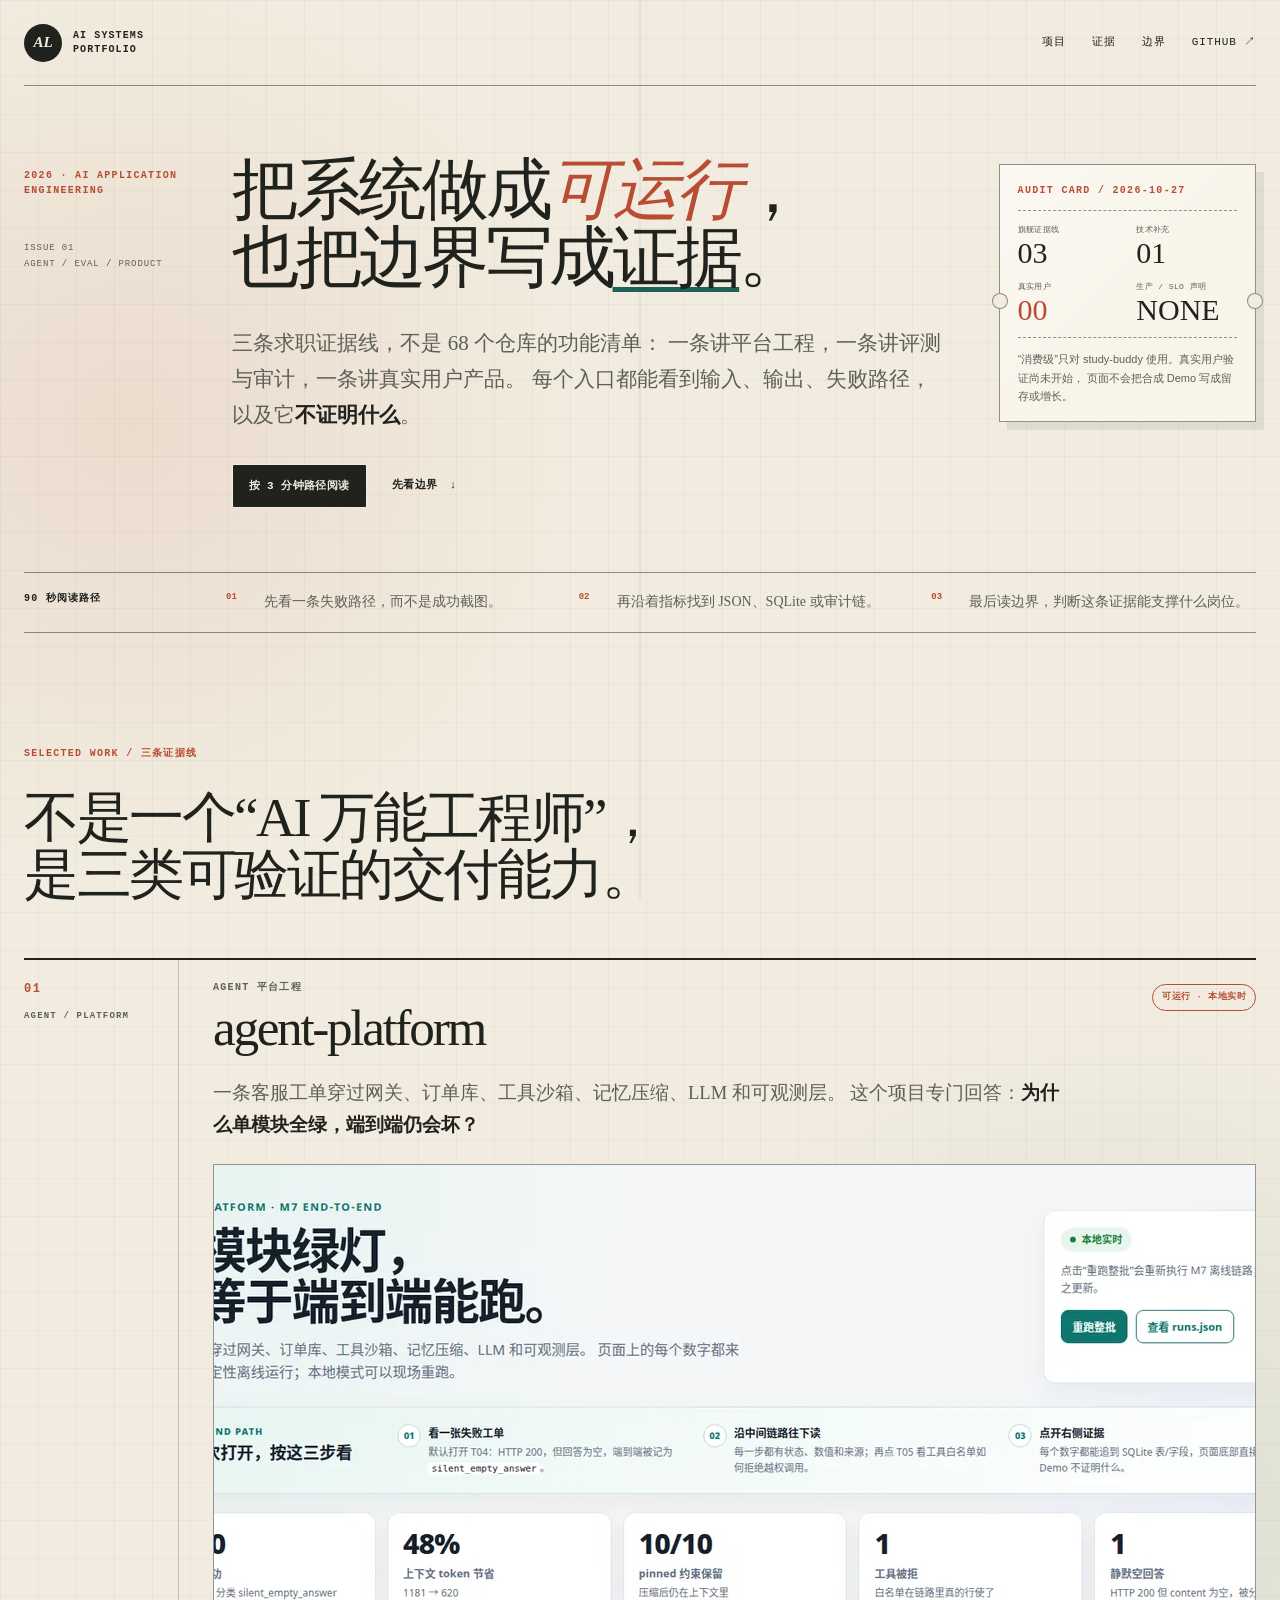
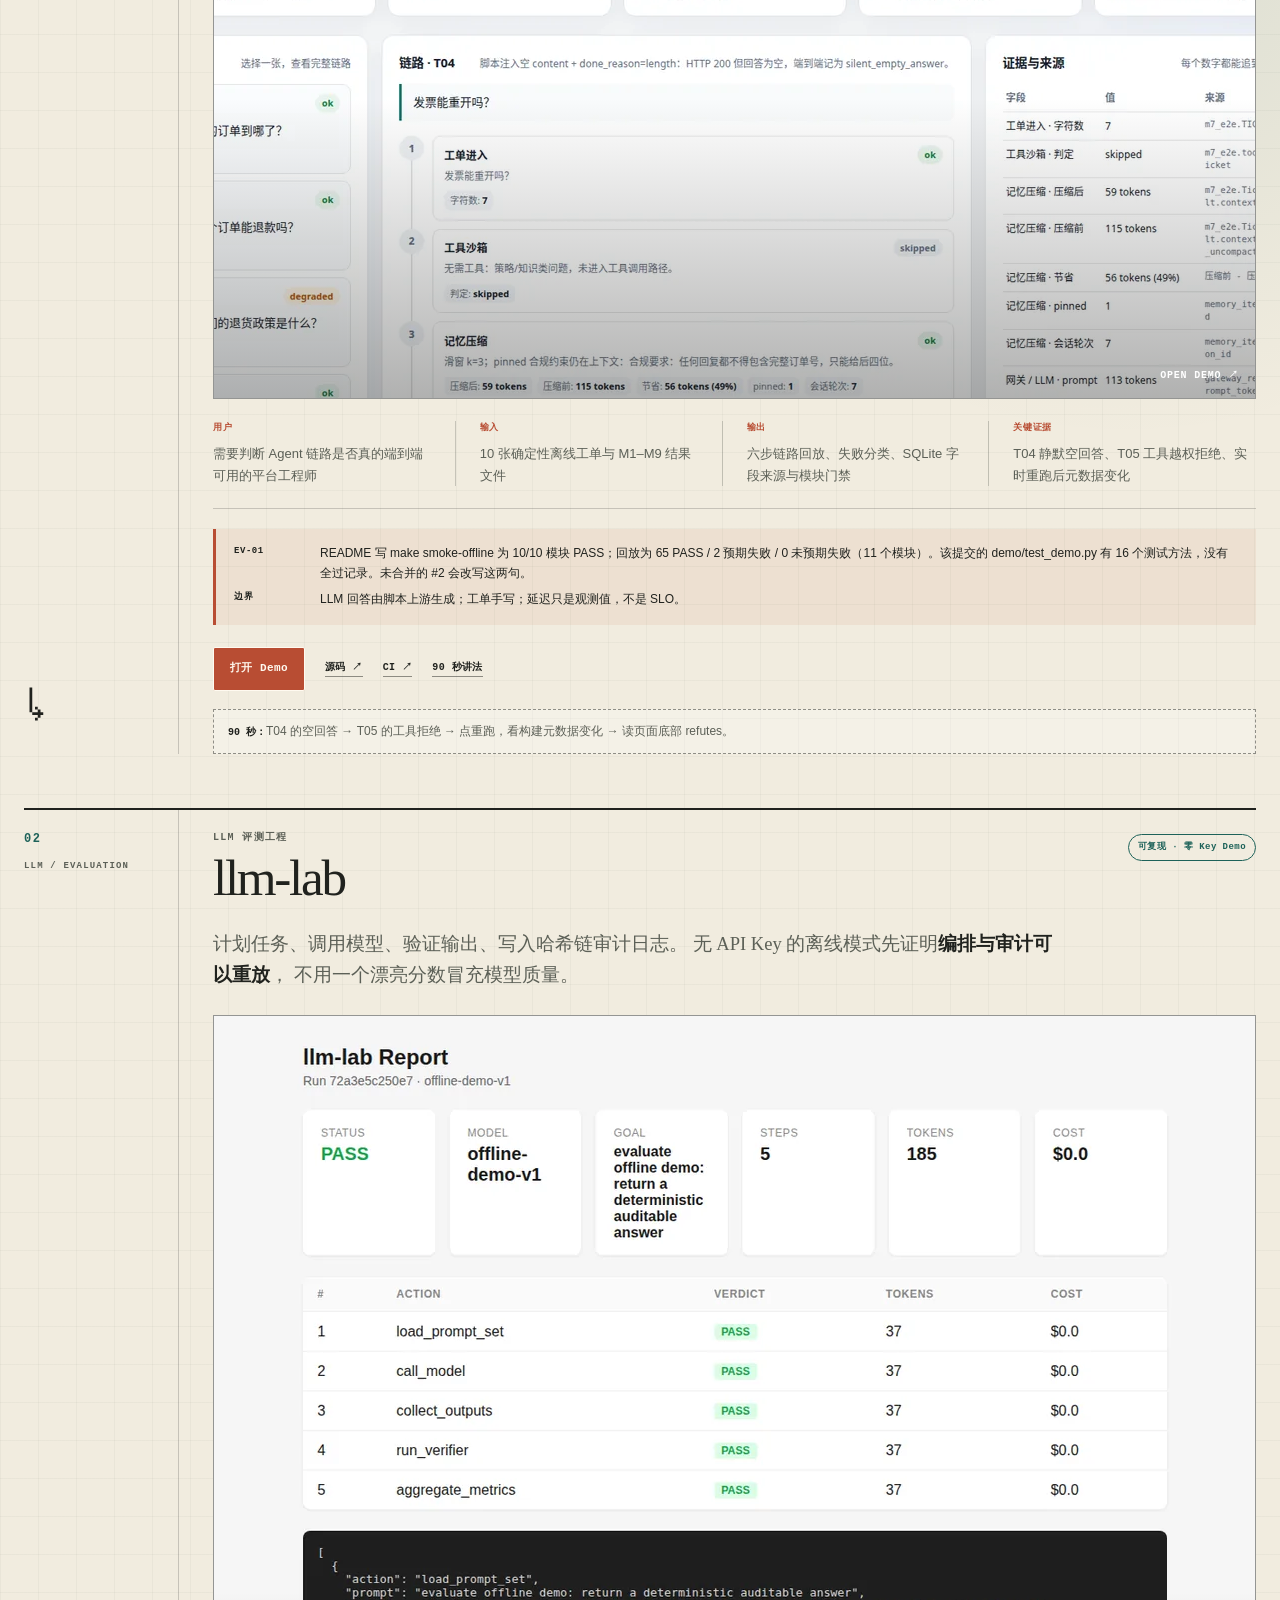
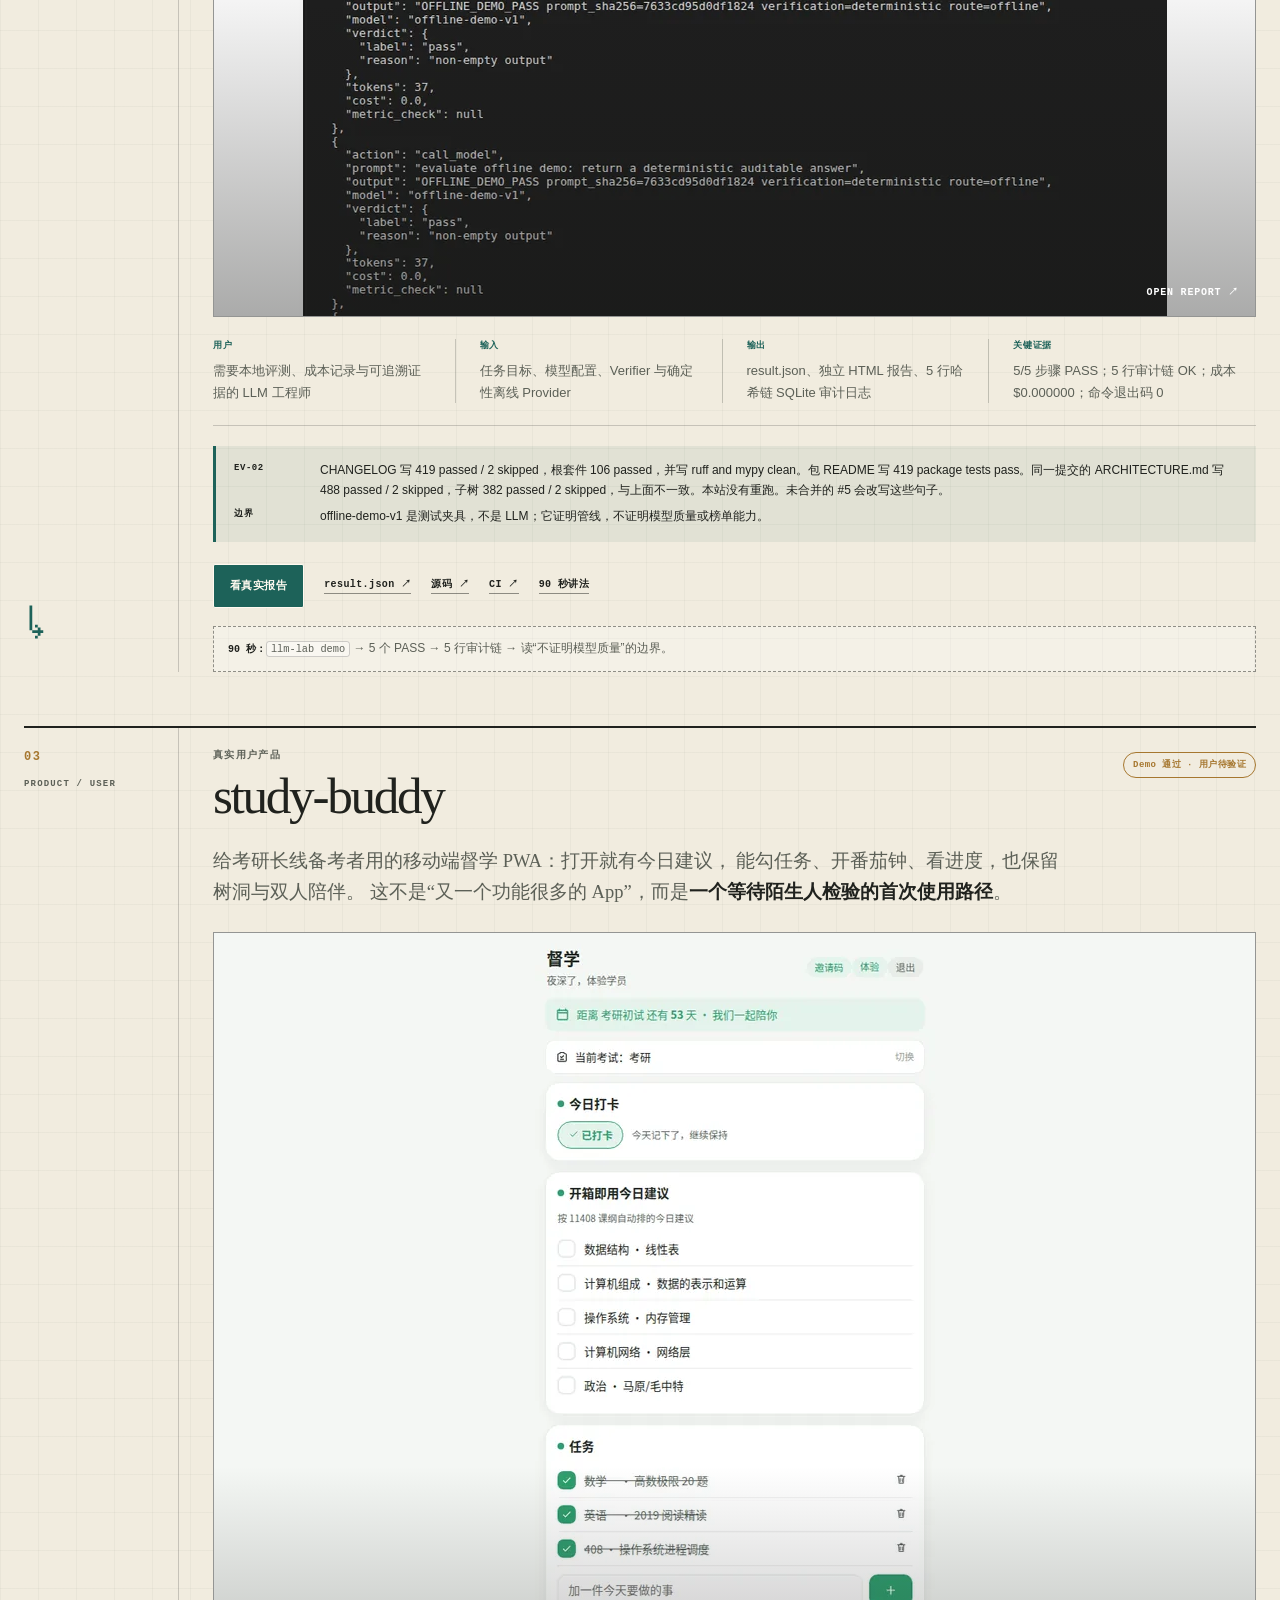
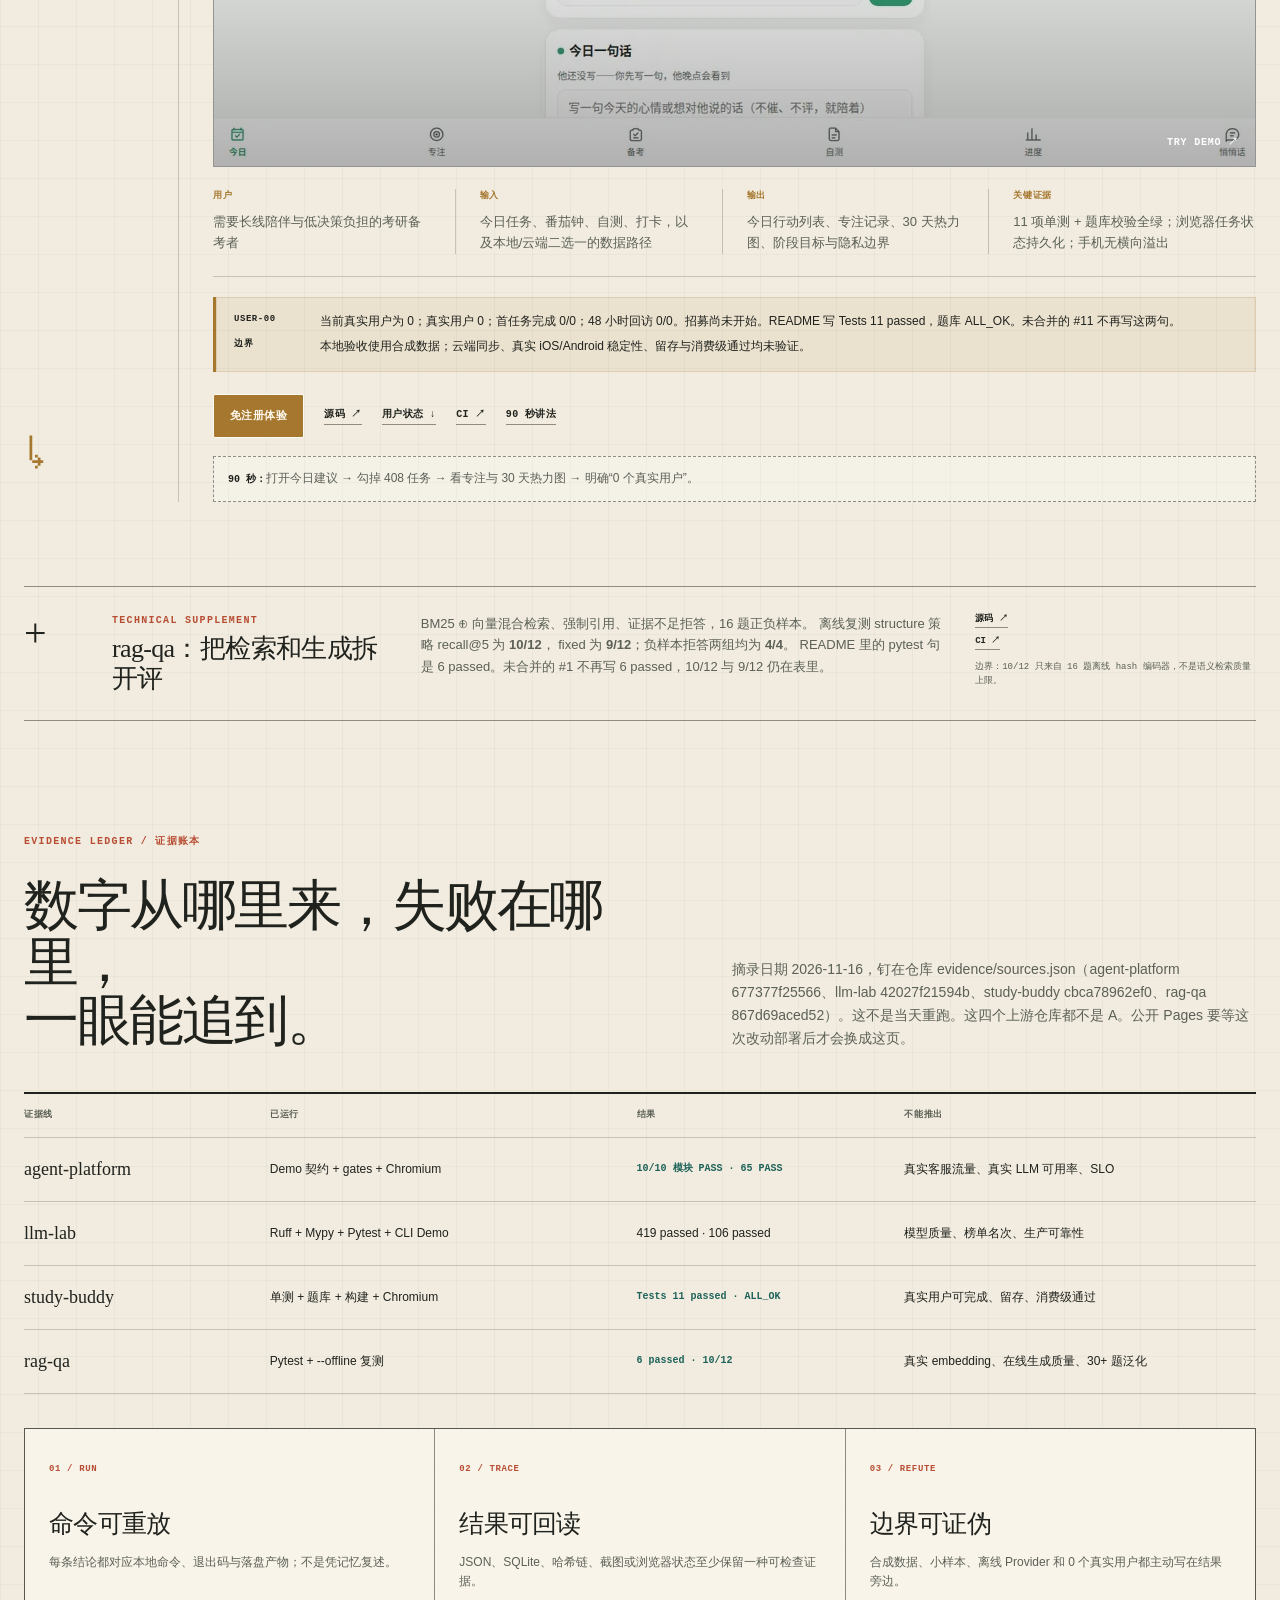
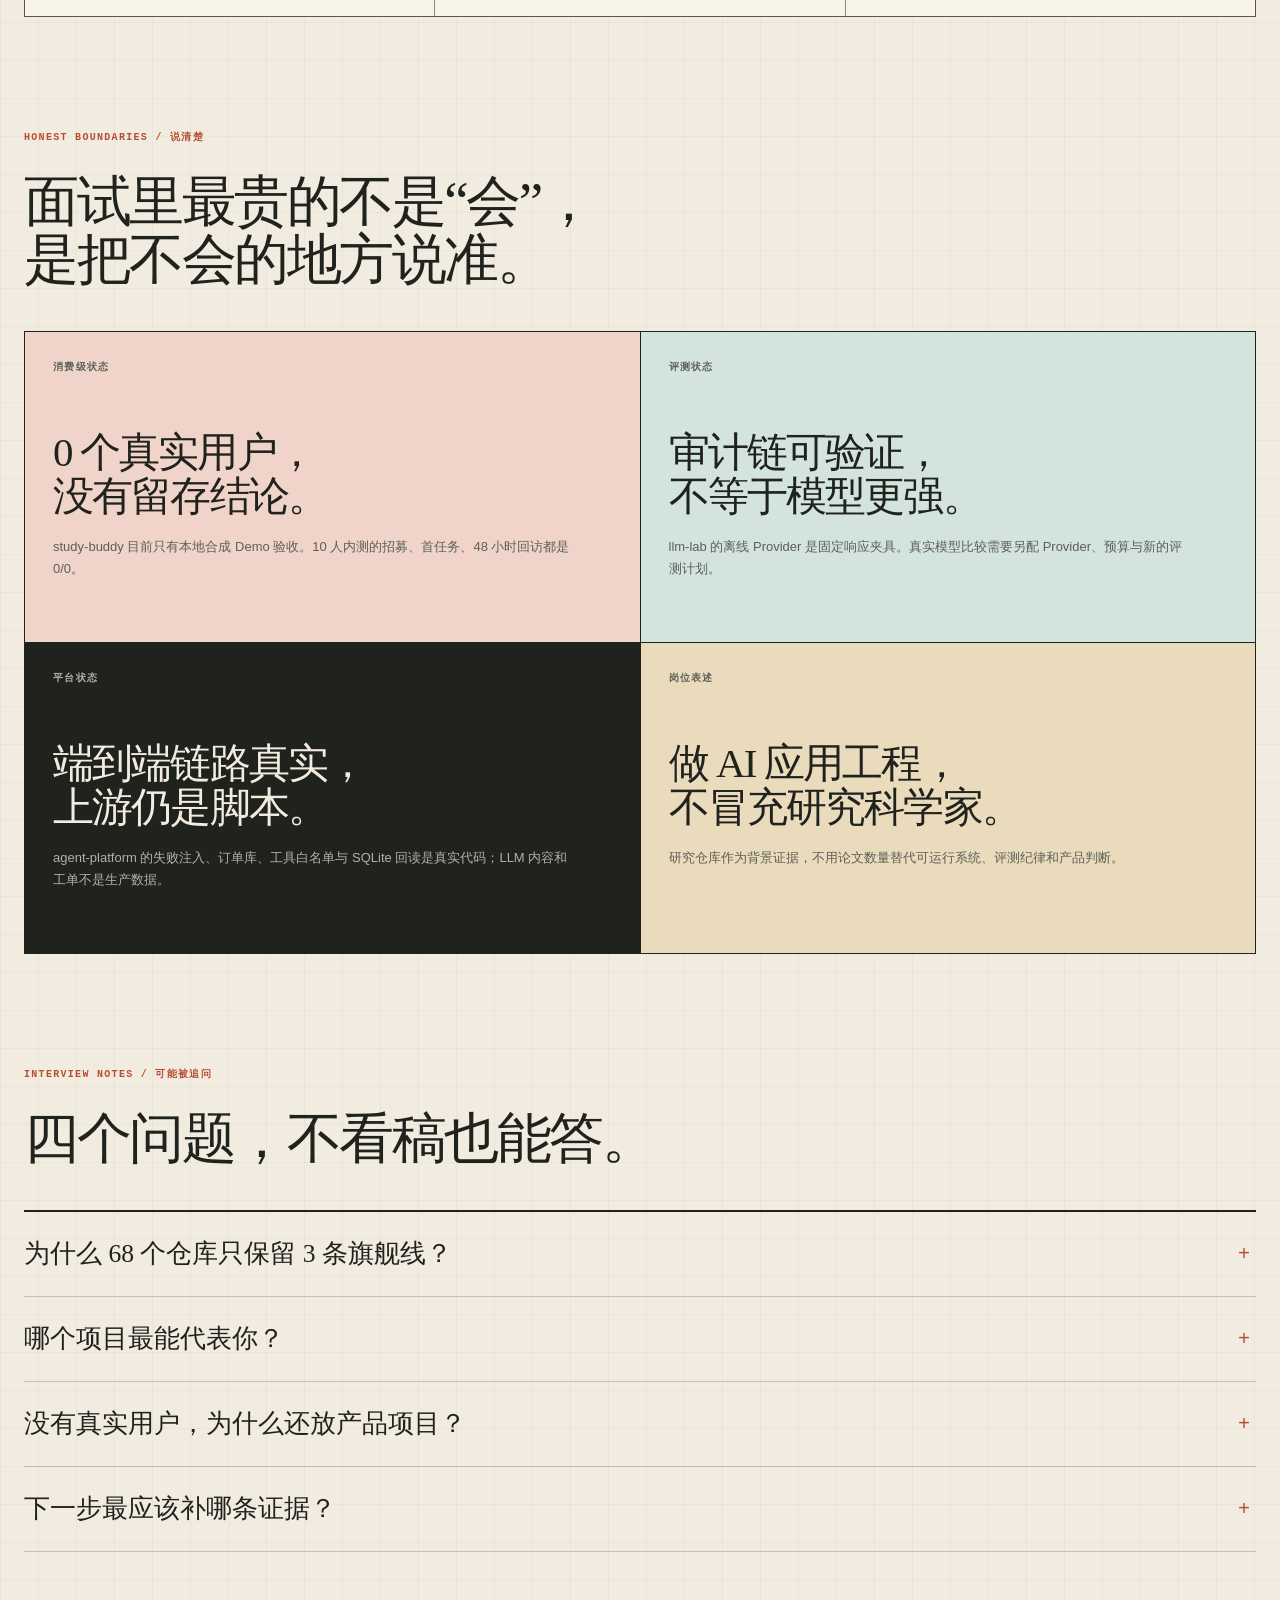
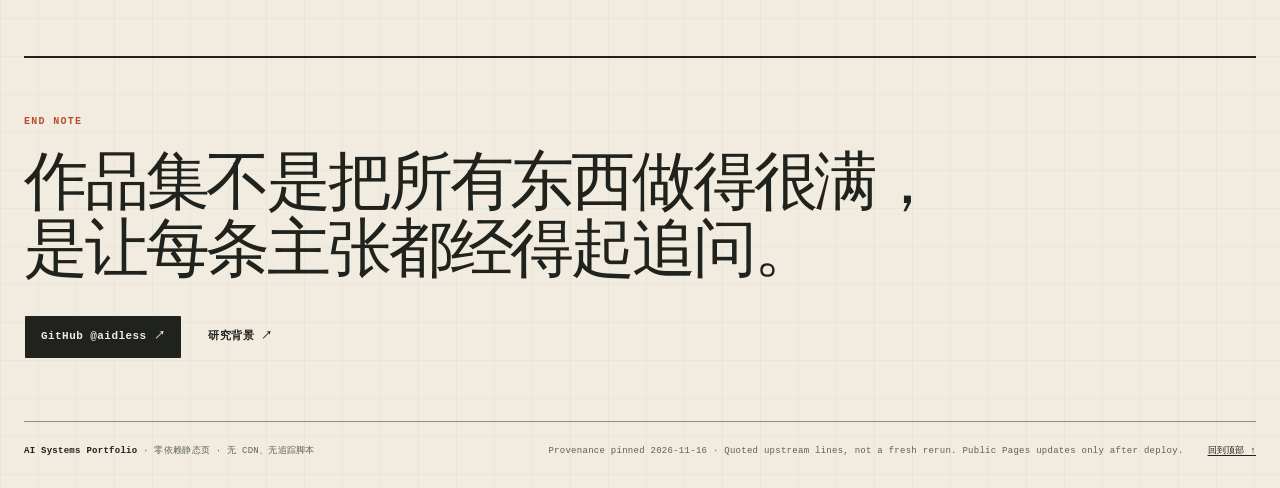
==== commit 03bbee87: "fix(honesty): pin portfolio numbers to upstream commits The site was quoting 16/16 and 391 passed, w" ====
--- a/site/index.html
+++ b/site/index.html
@@ -137,7 +137,7 @@
           </dl>
 
           <div class="evidence-callout">
-            <p><span>EV-01</span> Demo 契约测试 16/16；M1–M9 共 11 个模块证据卡；本地浏览器验收通过。</p>
+            <p><span>EV-01</span> README 写 make smoke-offline 为 10/10 模块 PASS；回放为 65 PASS / 2 预期失败 / 0 未预期失败（11 个模块）。该提交的 demo/test_demo.py 有 16 个测试方法，没有全过记录。未合并的 #2 会改写这两句。</p>
             <p><span>边界</span> LLM 回答由脚本上游生成；工单手写；延迟只是观测值，不是 SLO。</p>
           </div>
 
@@ -199,7 +199,7 @@
           </dl>
 
           <div class="evidence-callout">
-            <p><span>EV-02</span> 产品包 391 passed / 2 skipped；根自演化套件 106 passed；Ruff、Mypy 通过。</p>
+            <p><span>EV-02</span> CHANGELOG 写 419 passed / 2 skipped，根套件 106 passed，并写 ruff and mypy clean。包 README 写 419 package tests pass。同一提交的 ARCHITECTURE.md 写 488 passed / 2 skipped，子树 382 passed / 2 skipped，与上面不一致。本站没有重跑。未合并的 #5 会改写这些句子。</p>
             <p><span>边界</span> offline-demo-v1 是测试夹具，不是 LLM；它证明管线，不证明模型质量或榜单能力。</p>
           </div>
 
@@ -262,7 +262,7 @@
           </dl>
 
           <div class="evidence-callout evidence-callout-warn">
-            <p><span>USER-00</span> 真实用户 0；首任务完成 0/0；48 小时回访 0/0。招募尚未开始。</p>
+            <p><span>USER-00</span> 当前真实用户为 0；真实用户 0；首任务完成 0/0；48 小时回访 0/0。招募尚未开始。README 写 Tests 11 passed，题库 ALL_OK。未合并的 #11 不再写这两句。</p>
             <p><span>边界</span> 本地验收使用合成数据；云端同步、真实 iOS/Android 稳定性、留存与消费级通过均未验证。</p>
           </div>
 
@@ -290,6 +290,7 @@
         BM25 ⊕ 向量混合检索、强制引用、证据不足拒答，16 题正负样本。
         离线复测 structure 策略 recall@5 为 <strong>10/12</strong>，
         fixed 为 <strong>9/12</strong>；负样本拒答两组均为 <strong>4/4</strong>。
+        README 里的 pytest 句是 6 passed。未合并的 #1 不再写 6 passed，10/12 与 9/12 仍在表里。
       </p>
       <div class="supplement-links">
         <a href="https://github.com/aidless/rag-qa" target="_blank" rel="noreferrer">源码 ↗</a>
@@ -302,7 +303,7 @@
       <div class="section-heading reveal">
         <p class="eyebrow">EVIDENCE LEDGER / 证据账本</p>
         <h2>数字从哪里来，失败在哪里，<br>一眼能追到。</h2>
-        <p class="section-note">本次本地核验时间：2026-10-27。公开站的状态与本地新改动分开表述。</p>
+        <p class="section-note">摘录日期 2026-11-16，钉在仓库 evidence/sources.json（agent-platform 677377f25566、llm-lab 42027f21594b、study-buddy cbca78962ef0、rag-qa 867d69aced52）。这不是当天重跑。这四个上游仓库都不是 A。公开 Pages 要等这次改动部署后才会换成这页。</p>
       </div>
 
       <div class="ledger reveal" role="table" aria-label="项目证据账本">
@@ -315,19 +316,19 @@
         <div class="ledger-row" role="row">
           <strong role="cell">agent-platform</strong>
           <span role="cell" data-label="已运行">Demo 契约 + gates + Chromium</span>
-          <span role="cell" class="pass" data-label="结果">16/16 · PASS</span>
+          <span role="cell" class="pass" data-label="结果">10/10 模块 PASS · 65 PASS</span>
           <span role="cell" data-label="不能推出">真实客服流量、真实 LLM 可用率、SLO</span>
         </div>
         <div class="ledger-row" role="row">
           <strong role="cell">llm-lab</strong>
           <span role="cell" data-label="已运行">Ruff + Mypy + Pytest + CLI Demo</span>
-          <span role="cell" class="pass" data-label="结果">391 passed · audit OK</span>
+          <span role="cell" data-label="结果">419 passed · 106 passed</span>
           <span role="cell" data-label="不能推出">模型质量、榜单名次、生产可靠性</span>
         </div>
         <div class="ledger-row" role="row">
           <strong role="cell">study-buddy</strong>
           <span role="cell" data-label="已运行">单测 + 题库 + 构建 + Chromium</span>
-          <span role="cell" class="pass" data-label="结果">11 passed · ALL_OK</span>
+          <span role="cell" class="pass" data-label="结果">Tests 11 passed · ALL_OK</span>
           <span role="cell" data-label="不能推出">真实用户可完成、留存、消费级通过</span>
         </div>
         <div class="ledger-row" role="row">
@@ -424,7 +425,7 @@
 
   <footer>
     <p><strong>AI Systems Portfolio</strong> · 零依赖静态页 · 无 CDN、无追踪脚本</p>
-    <p>Updated 2026-10-27 · Public deployments and local acceptance are labeled separately.</p>
+    <p>Provenance pinned 2026-11-16 · Quoted upstream lines, not a fresh rerun. Public Pages updates only after deploy.</p>
     <a href="#top">回到顶部 ↑</a>
   </footer>
 </body>
